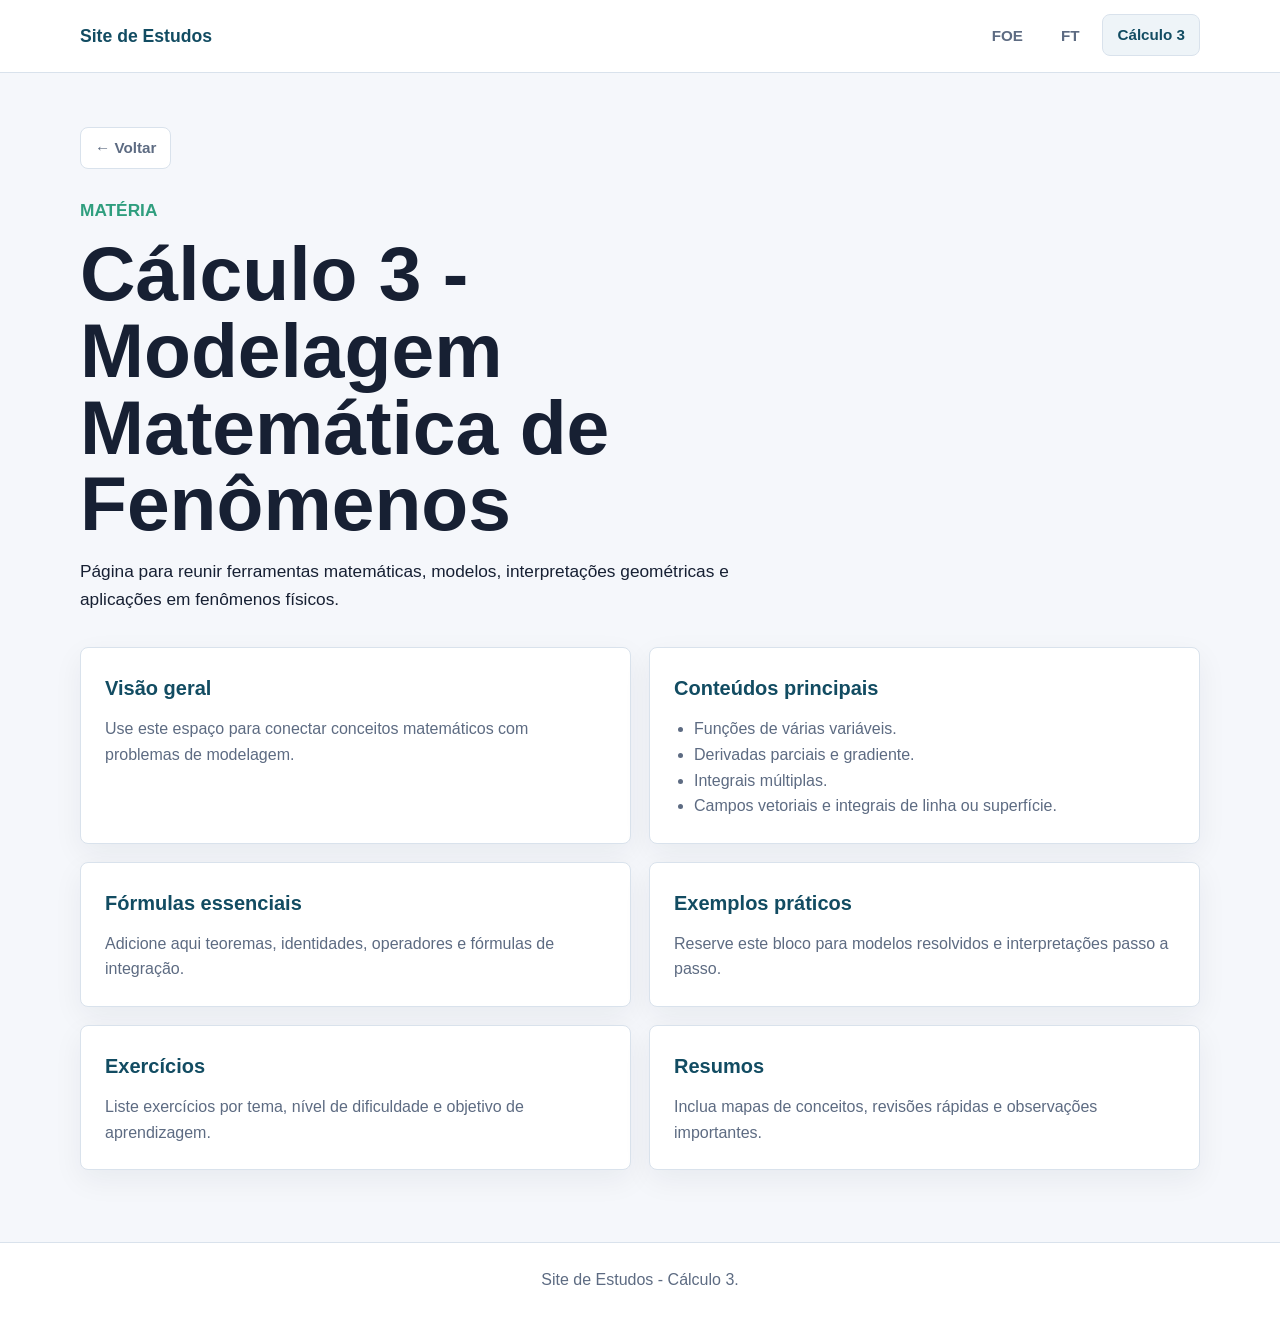
==== materias/calculo3.html @ 3b3da236 "Cria estrutura inicial do Site de Estudos" ====
<!DOCTYPE html>
<html lang="pt-BR">
<head>
  <meta charset="UTF-8">
  <meta name="viewport" content="width=device-width, initial-scale=1.0">
  <title>Cálculo 3 | Site de Estudos</title>
  <link rel="stylesheet" href="../assets/css/style.css">
</head>
<body>
  <header class="site-header">
    <nav class="navbar" aria-label="Navegação principal">
      <a class="brand" href="../index.html">Site de Estudos</a>
      <div class="nav-links">
        <a href="foe.html">FOE</a>
        <a href="ft.html">FT</a>
        <a href="calculo3.html" aria-current="page">Cálculo 3</a>
      </div>
    </nav>
  </header>

  <main>
    <section class="page-title">
      <a class="nav-button" href="../index.html">← Voltar</a>
      <p class="eyebrow">Matéria</p>
      <h1>Cálculo 3 - Modelagem Matemática de Fenômenos</h1>
      <p>
        Página para reunir ferramentas matemáticas, modelos, interpretações geométricas
        e aplicações em fenômenos físicos.
      </p>
    </section>

    <section class="content-layout">
      <article class="study-section">
        <h2>Visão geral</h2>
        <p>Use este espaço para conectar conceitos matemáticos com problemas de modelagem.</p>
      </article>

      <article class="study-section">
        <h2>Conteúdos principais</h2>
        <ul>
          <li>Funções de várias variáveis.</li>
          <li>Derivadas parciais e gradiente.</li>
          <li>Integrais múltiplas.</li>
          <li>Campos vetoriais e integrais de linha ou superfície.</li>
        </ul>
      </article>

      <article class="study-section">
        <h2>Fórmulas essenciais</h2>
        <p>Adicione aqui teoremas, identidades, operadores e fórmulas de integração.</p>
      </article>

      <article class="study-section">
        <h2>Exemplos práticos</h2>
        <p>Reserve este bloco para modelos resolvidos e interpretações passo a passo.</p>
      </article>

      <article class="study-section">
        <h2>Exercícios</h2>
        <p>Liste exercícios por tema, nível de dificuldade e objetivo de aprendizagem.</p>
      </article>

      <article class="study-section">
        <h2>Resumos</h2>
        <p>Inclua mapas de conceitos, revisões rápidas e observações importantes.</p>
      </article>
    </section>
  </main>

  <button class="back-to-top" type="button" aria-label="Voltar ao topo">↑</button>

  <footer class="site-footer">
    <p>Site de Estudos - Cálculo 3.</p>
  </footer>

  <script src="../assets/js/main.js"></script>
</body>
</html>
---- assets/css/style.css ----
:root {
  --bg: #f5f7fb;
  --surface: #ffffff;
  --surface-soft: #eef4f8;
  --text: #172033;
  --muted: #5d6b82;
  --primary: #1d6f8f;
  --primary-dark: #124c62;
  --accent: #2f9e7e;
  --border: #d9e2ec;
  --shadow: 0 18px 45px rgba(23, 32, 51, 0.12);
}

* {
  box-sizing: border-box;
}

html {
  scroll-behavior: smooth;
}

body {
  margin: 0;
  min-height: 100vh;
  background: var(--bg);
  color: var(--text);
  font-family: Arial, Helvetica, sans-serif;
  line-height: 1.6;
}

a {
  color: inherit;
  text-decoration: none;
}

.site-header {
  position: sticky;
  top: 0;
  z-index: 10;
  background: rgba(255, 255, 255, 0.92);
  border-bottom: 1px solid var(--border);
  backdrop-filter: blur(14px);
}

.navbar {
  width: min(1120px, calc(100% - 32px));
  margin: 0 auto;
  min-height: 72px;
  display: flex;
  align-items: center;
  justify-content: space-between;
  gap: 24px;
}

.brand {
  font-size: 1.1rem;
  font-weight: 800;
  color: var(--primary-dark);
}

.nav-links {
  display: flex;
  align-items: center;
  gap: 8px;
  flex-wrap: wrap;
}

.nav-links a,
.nav-button {
  display: inline-flex;
  align-items: center;
  justify-content: center;
  min-height: 40px;
  padding: 8px 14px;
  border: 1px solid transparent;
  border-radius: 8px;
  color: var(--muted);
  font-size: 0.95rem;
  font-weight: 700;
  transition: color 180ms ease, background 180ms ease, border-color 180ms ease, transform 180ms ease;
}

.nav-links a:hover,
.nav-links a[aria-current="page"],
.nav-button:hover {
  background: var(--surface-soft);
  border-color: var(--border);
  color: var(--primary-dark);
  transform: translateY(-1px);
}

.hero {
  min-height: 420px;
  display: grid;
  align-items: center;
  background:
    linear-gradient(120deg, rgba(18, 76, 98, 0.92), rgba(29, 111, 143, 0.82)),
    radial-gradient(circle at 78% 24%, rgba(47, 158, 126, 0.48), transparent 32%),
    #124c62;
  color: #ffffff;
}

.hero-content,
.section,
.page-title,
.content-layout {
  width: min(1120px, calc(100% - 32px));
  margin: 0 auto;
}

.hero-content {
  padding: 72px 0;
}

.hero h1,
.page-title h1 {
  max-width: 820px;
  margin: 10px 0 16px;
  font-size: clamp(2.4rem, 6vw, 5rem);
  line-height: 1;
}

.hero p,
.page-title p {
  max-width: 720px;
  margin: 0;
  font-size: 1.08rem;
}

.eyebrow {
  margin: 0;
  color: var(--accent);
  font-size: 0.78rem;
  font-weight: 800;
  letter-spacing: 0;
  text-transform: uppercase;
}

.hero .eyebrow {
  color: #b8f4dc;
}

.subjects-section {
  padding: 64px 0 80px;
}

.section-heading {
  margin-bottom: 24px;
}

.section-heading h2 {
  margin: 6px 0 0;
  font-size: clamp(1.7rem, 4vw, 2.5rem);
  line-height: 1.15;
}

.cards-grid {
  display: grid;
  grid-template-columns: repeat(3, minmax(0, 1fr));
  gap: 18px;
}

.subject-card,
.study-section {
  background: var(--surface);
  border: 1px solid var(--border);
  border-radius: 8px;
  box-shadow: 0 10px 30px rgba(23, 32, 51, 0.06);
}

.subject-card {
  min-height: 230px;
  display: flex;
  flex-direction: column;
  justify-content: space-between;
  padding: 24px;
  transition: border-color 180ms ease, box-shadow 180ms ease, transform 180ms ease;
}

.subject-card:hover,
.subject-card.is-active {
  border-color: rgba(29, 111, 143, 0.45);
  box-shadow: var(--shadow);
  transform: translateY(-5px);
}

.card-code {
  width: fit-content;
  padding: 6px 10px;
  border-radius: 8px;
  background: var(--surface-soft);
  color: var(--primary-dark);
  font-size: 0.82rem;
  font-weight: 800;
}

.subject-card h3 {
  margin: 26px 0 10px;
  font-size: 1.35rem;
  line-height: 1.2;
}

.subject-card p,
.study-section p,
.study-section li {
  color: var(--muted);
}

.page-title {
  padding: 54px 0 34px;
}

.page-title .nav-button {
  margin-bottom: 28px;
  background: var(--surface);
  border-color: var(--border);
}

.content-layout {
  display: grid;
  grid-template-columns: repeat(2, minmax(0, 1fr));
  gap: 18px;
  padding-bottom: 72px;
}

.study-section {
  padding: 24px;
}

.study-section h2 {
  margin: 0 0 12px;
  color: var(--primary-dark);
  font-size: 1.25rem;
}

.study-section p {
  margin: 0;
}

.study-section ul {
  margin: 0;
  padding-left: 20px;
}

.back-to-top {
  position: fixed;
  right: 20px;
  bottom: 20px;
  width: 44px;
  height: 44px;
  border: 0;
  border-radius: 8px;
  background: var(--primary);
  color: #ffffff;
  cursor: pointer;
  font-size: 1.2rem;
  font-weight: 800;
  opacity: 0;
  pointer-events: none;
  transform: translateY(10px);
  transition: opacity 180ms ease, transform 180ms ease, background 180ms ease;
}

.back-to-top.is-visible {
  opacity: 1;
  pointer-events: auto;
  transform: translateY(0);
}

.back-to-top:hover {
  background: var(--primary-dark);
}

.site-footer {
  border-top: 1px solid var(--border);
  background: #ffffff;
  color: var(--muted);
  text-align: center;
  padding: 24px 16px;
}

.site-footer p {
  margin: 0;
}

@media (max-width: 820px) {
  .navbar {
    align-items: flex-start;
    flex-direction: column;
    justify-content: center;
    padding: 16px 0;
  }

  .cards-grid,
  .content-layout {
    grid-template-columns: 1fr;
  }

  .hero {
    min-height: 360px;
  }
}

@media (max-width: 520px) {
  .nav-links {
    width: 100%;
  }

  .nav-links a {
    flex: 1 1 auto;
  }

  .subject-card {
    min-height: 210px;
  }
}
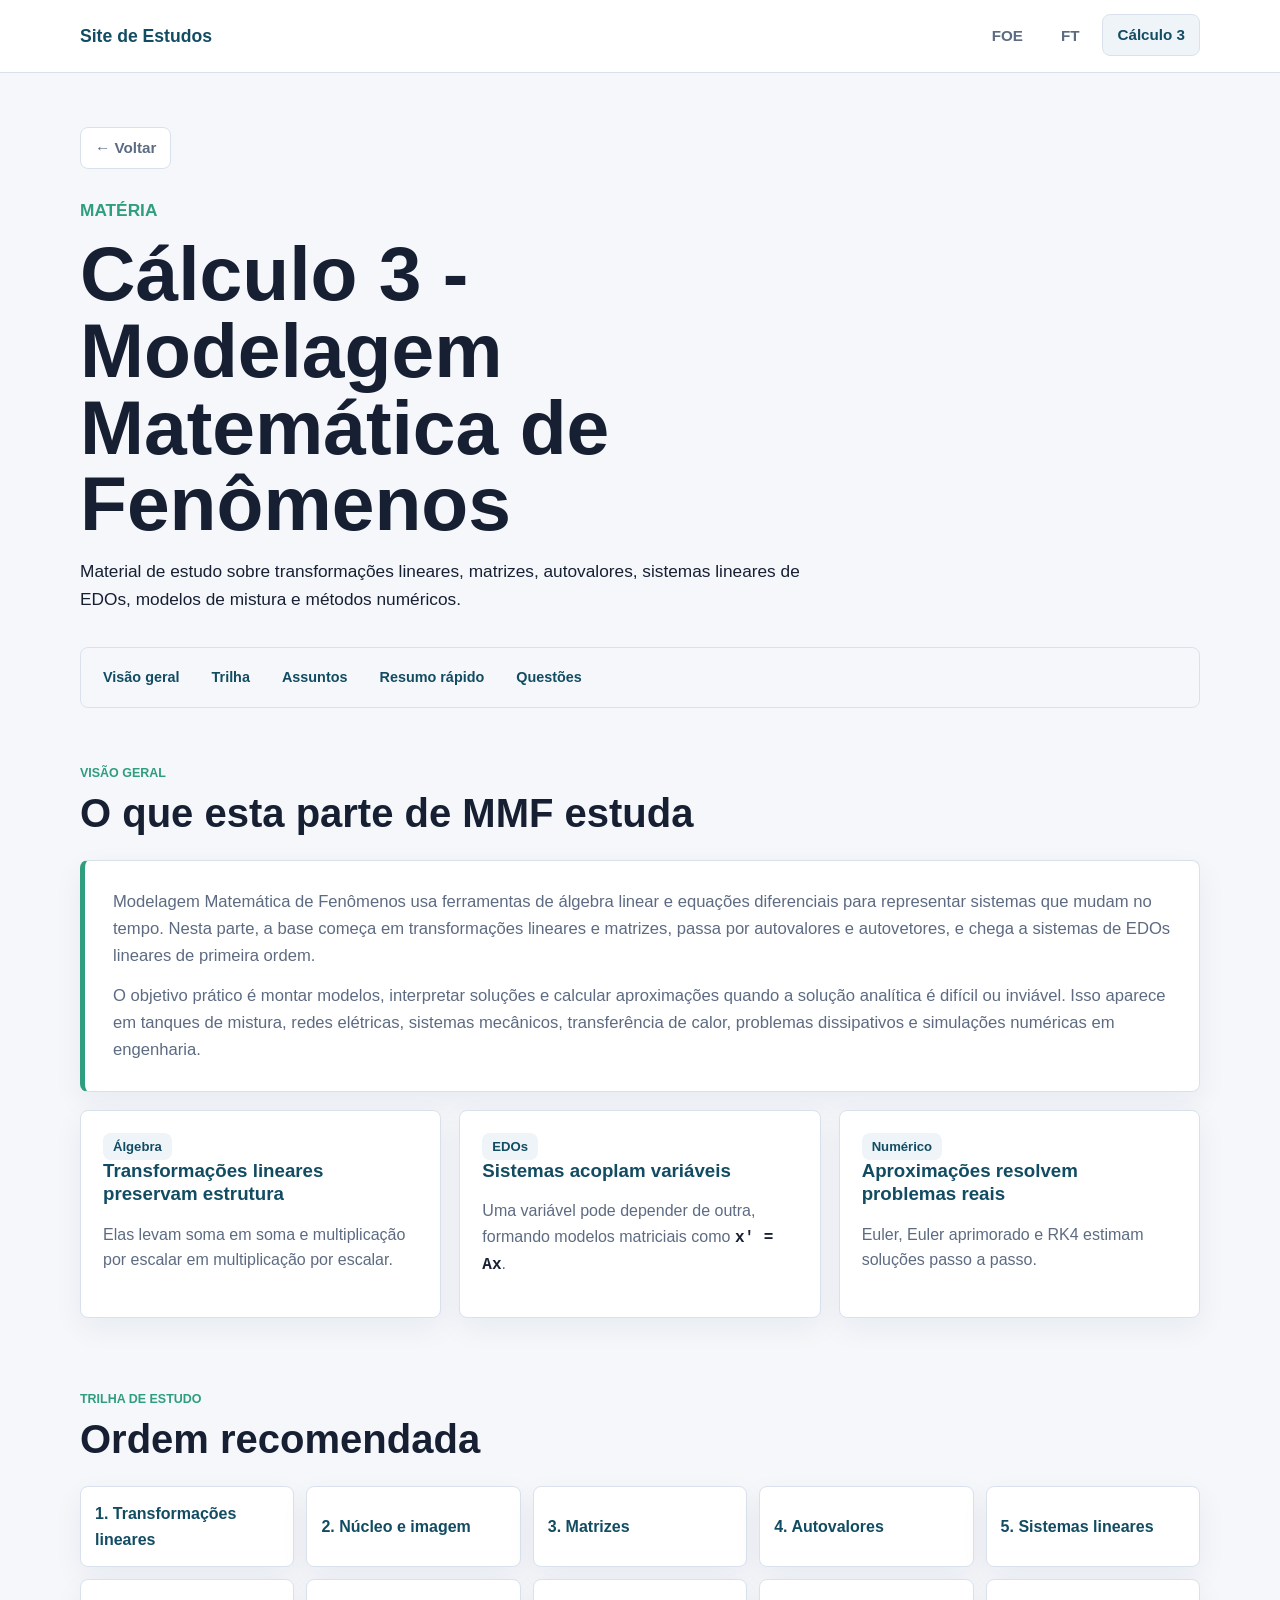
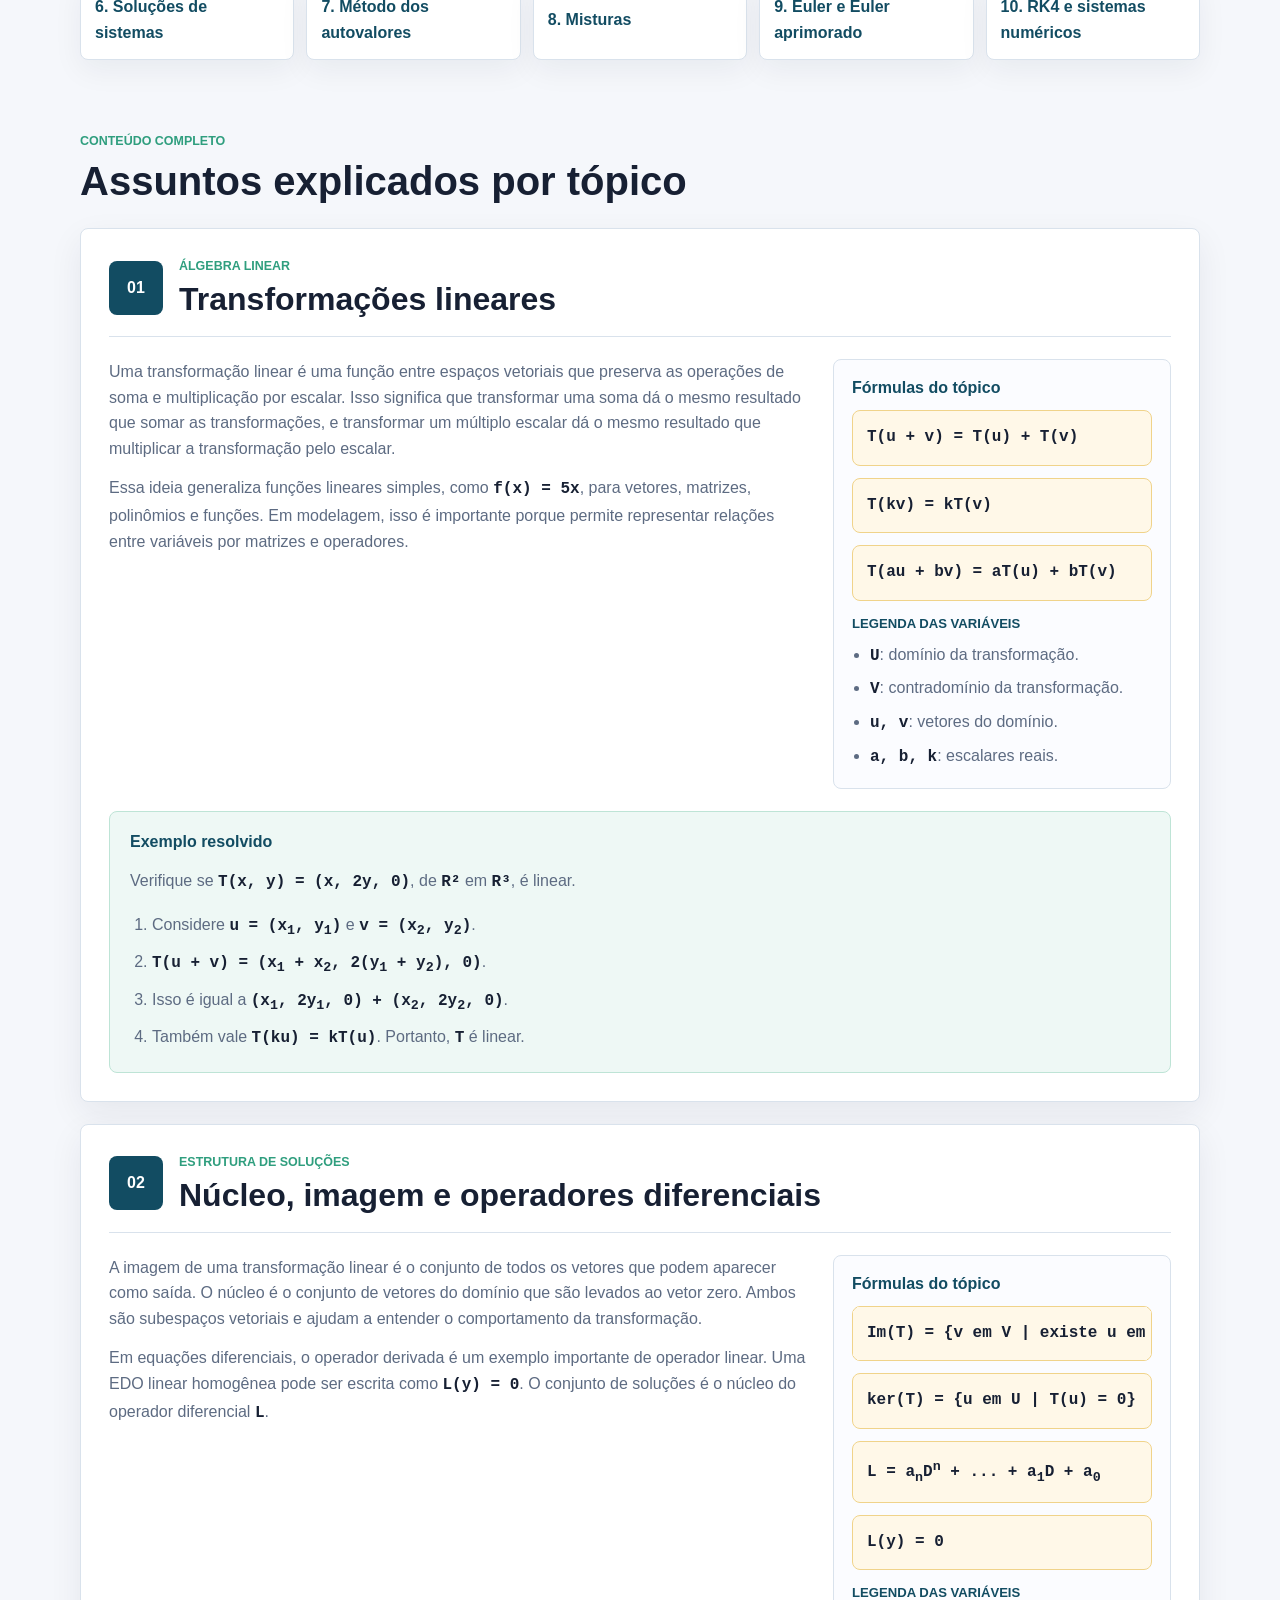
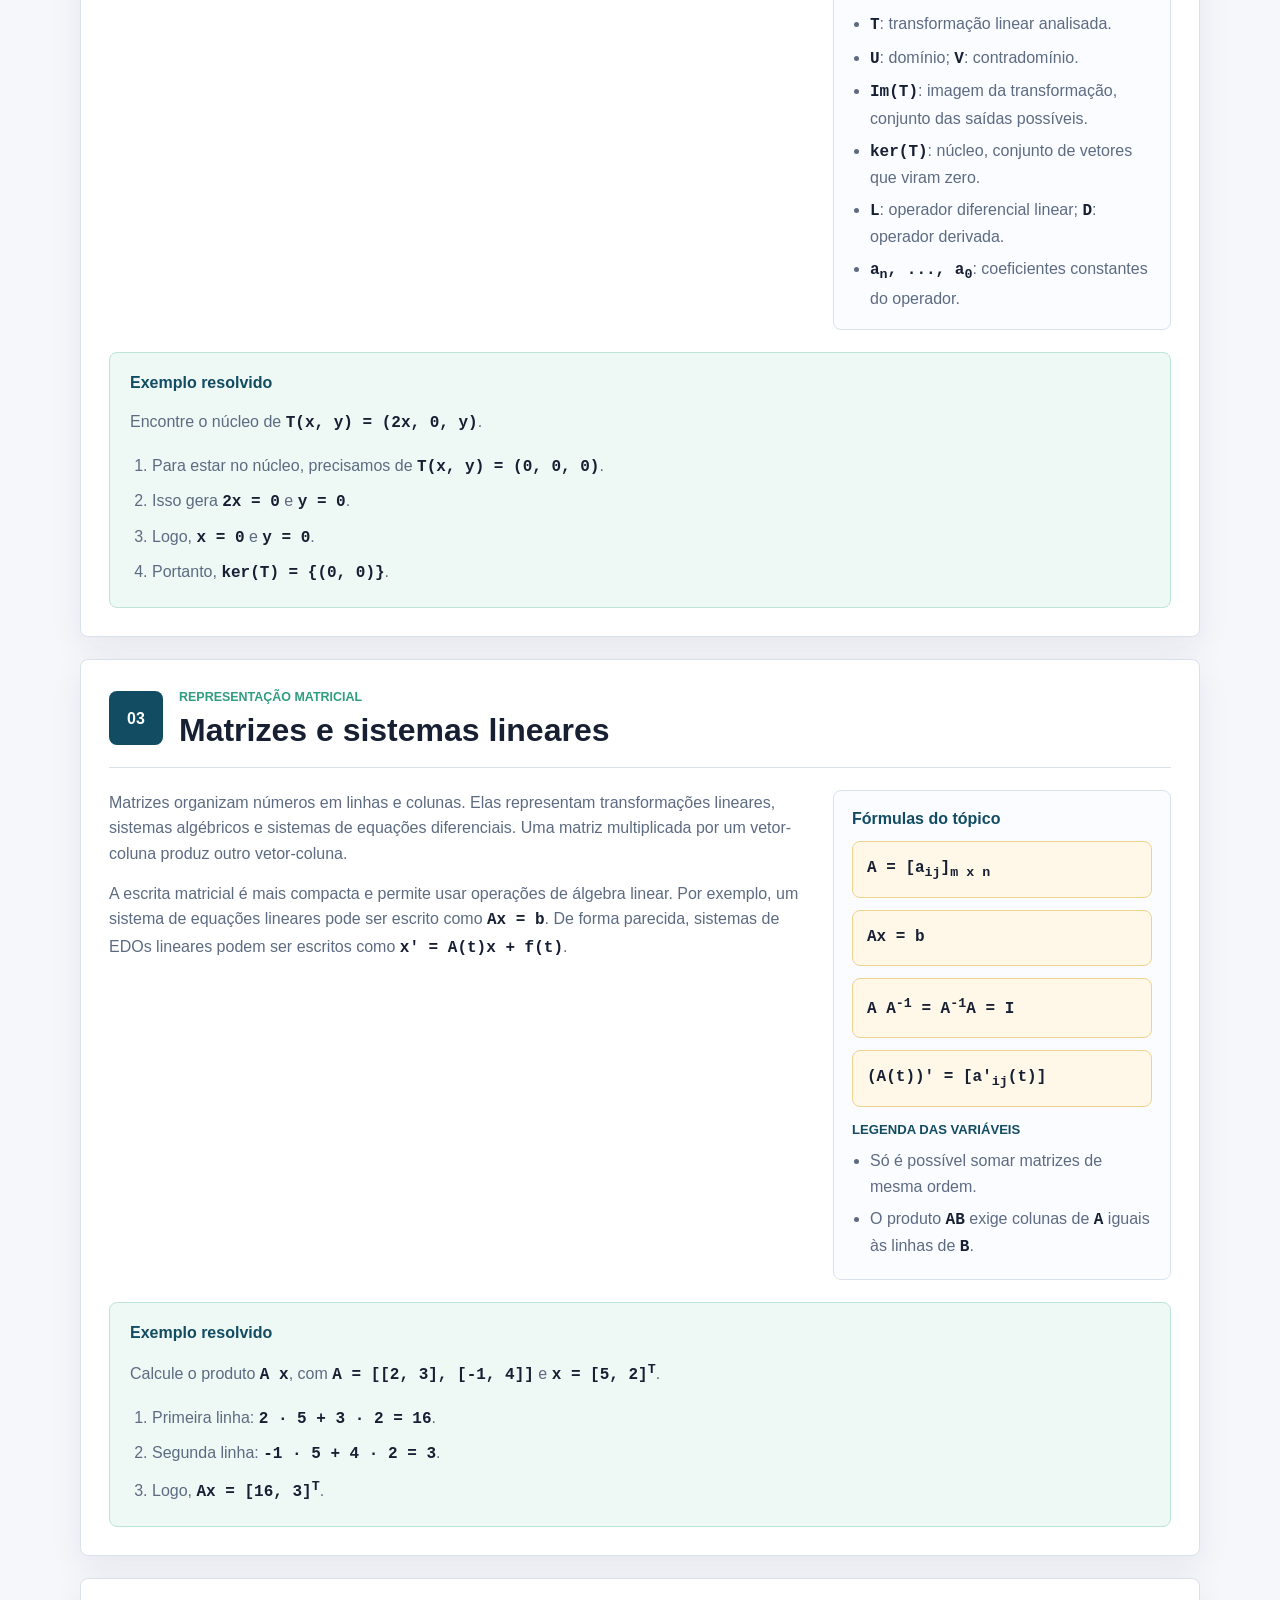
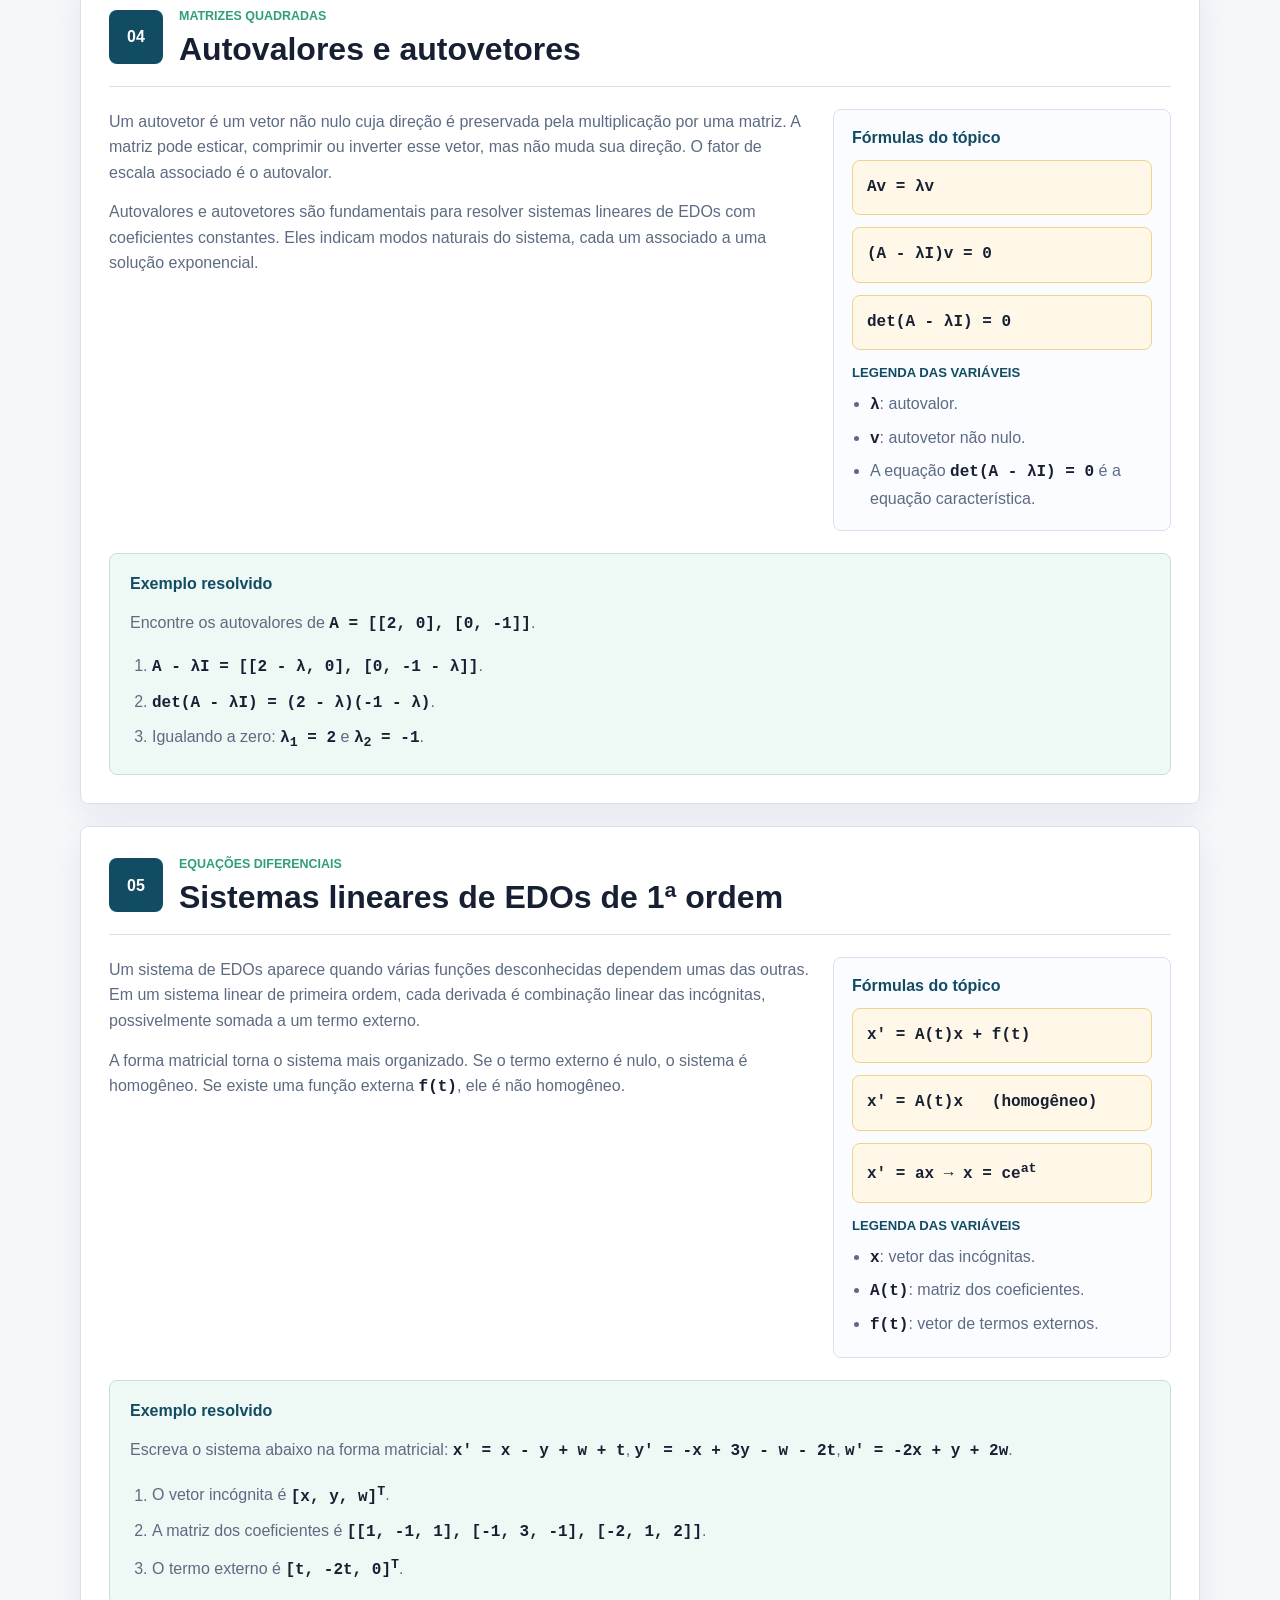
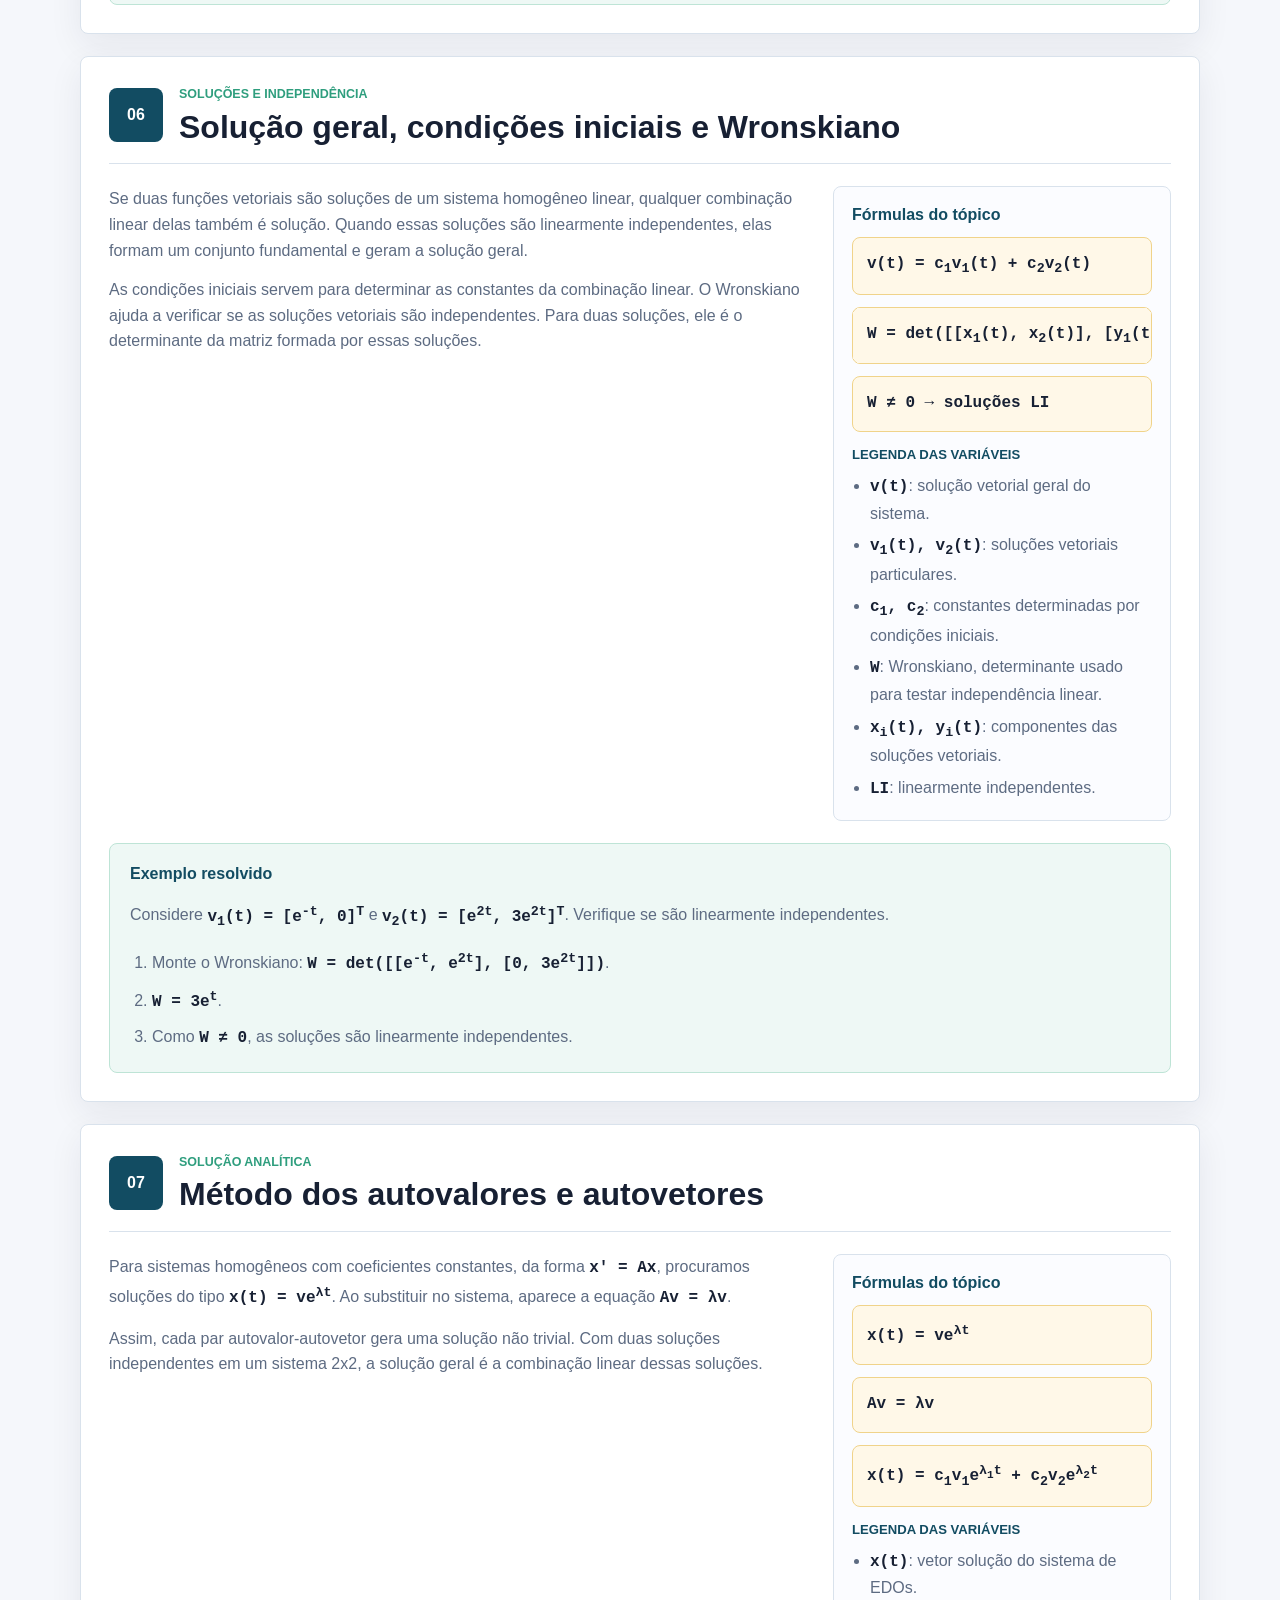
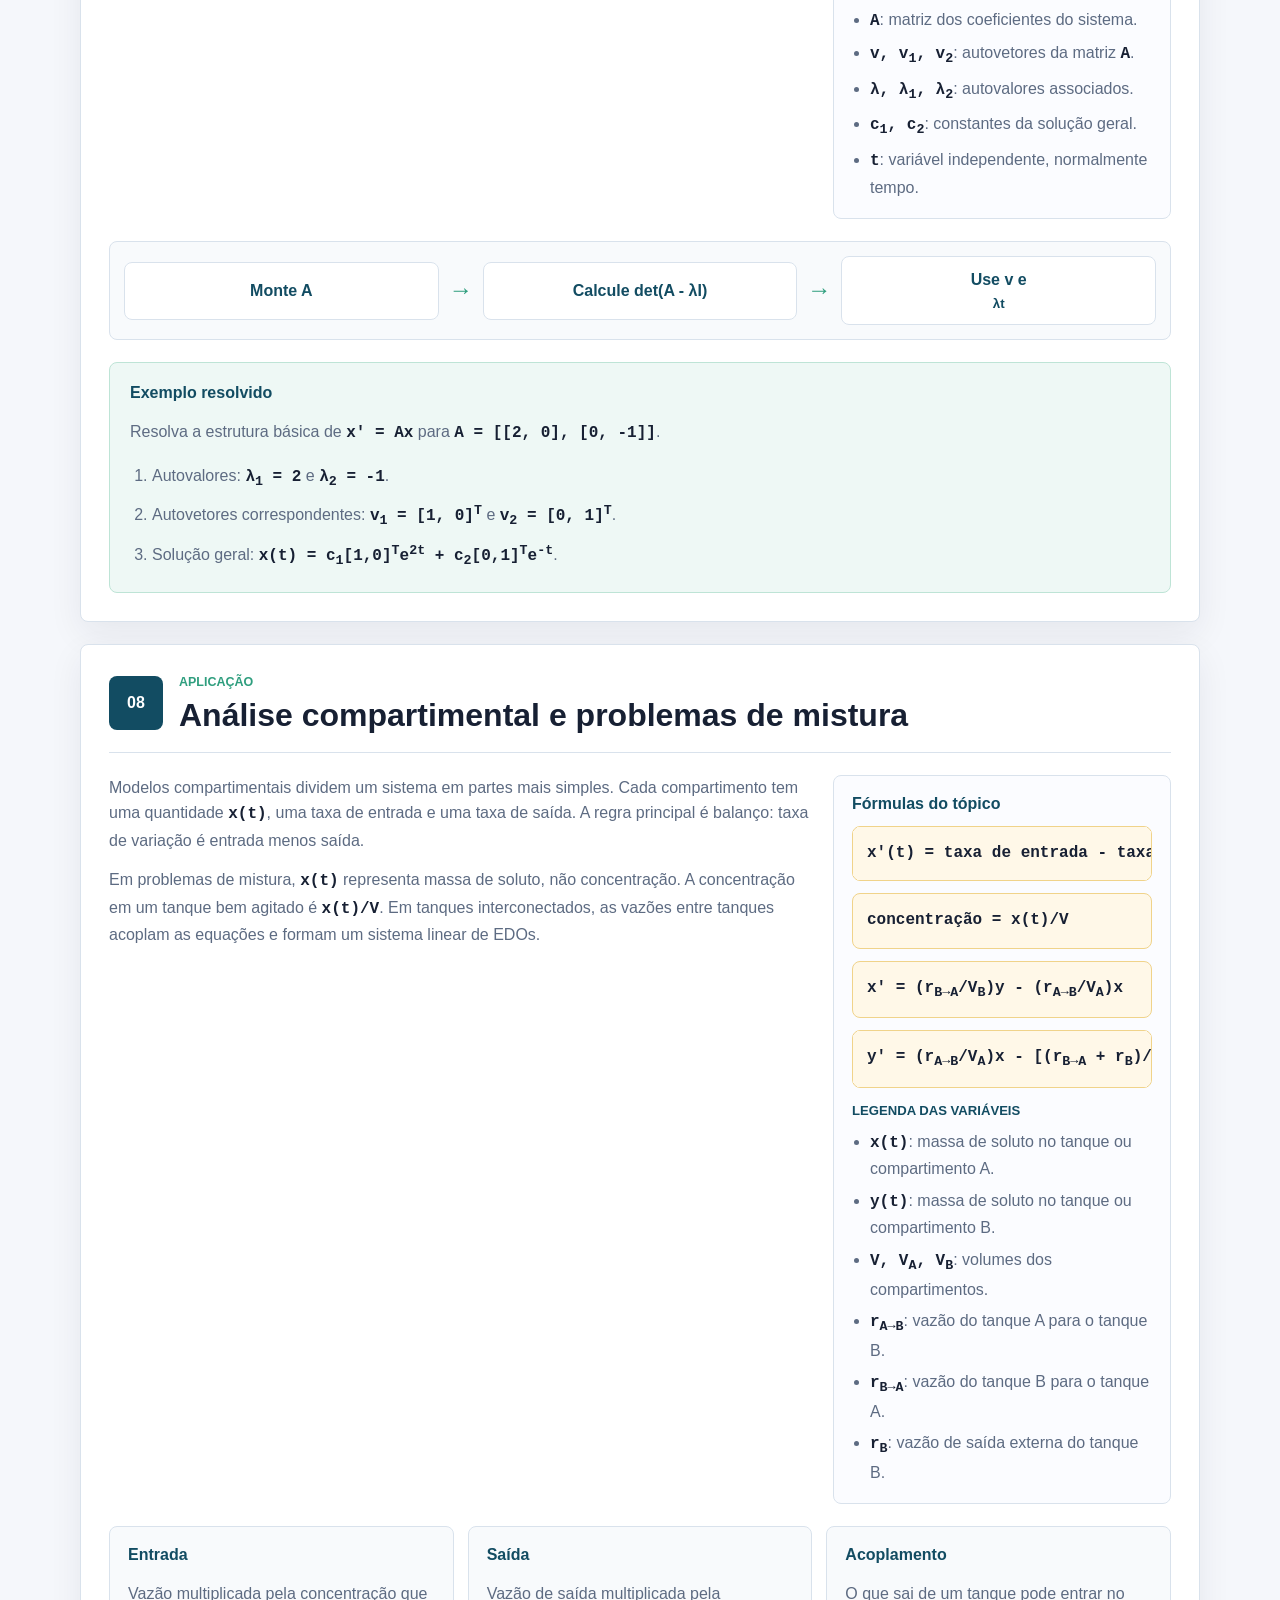
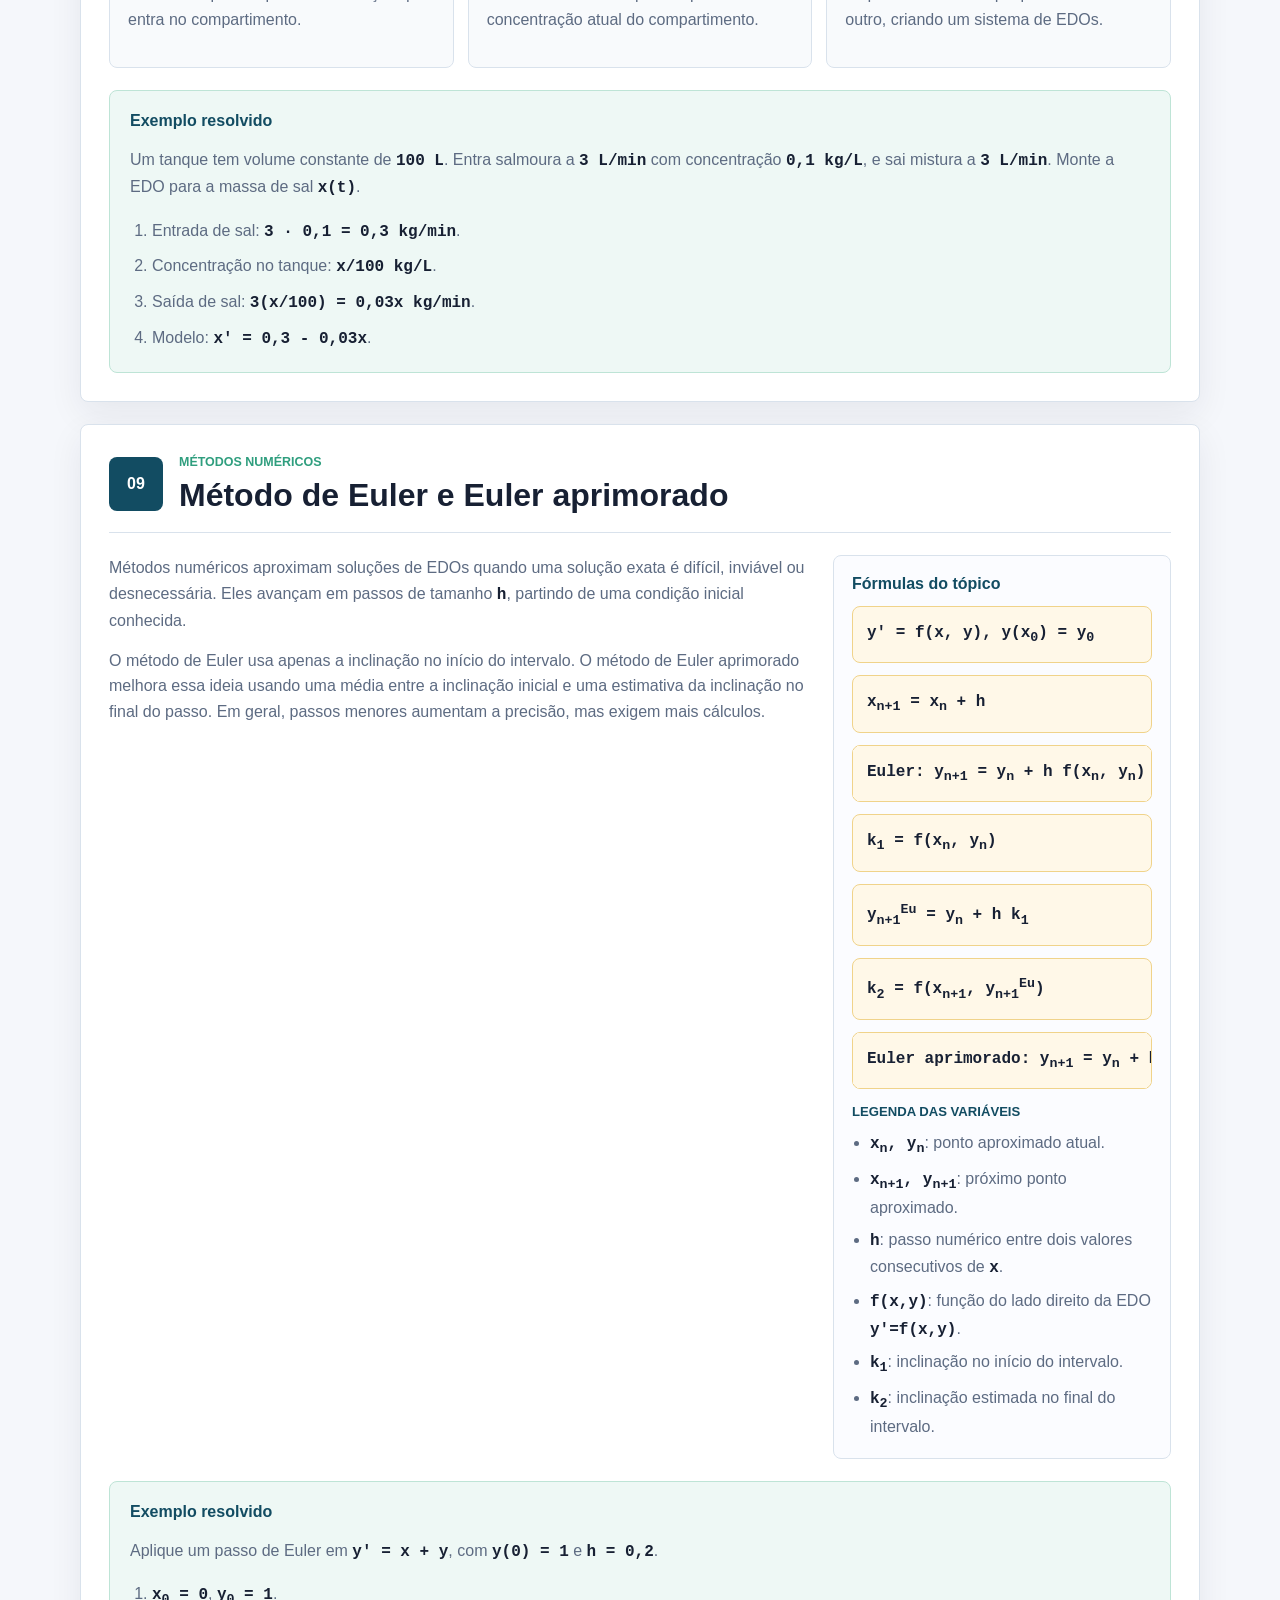
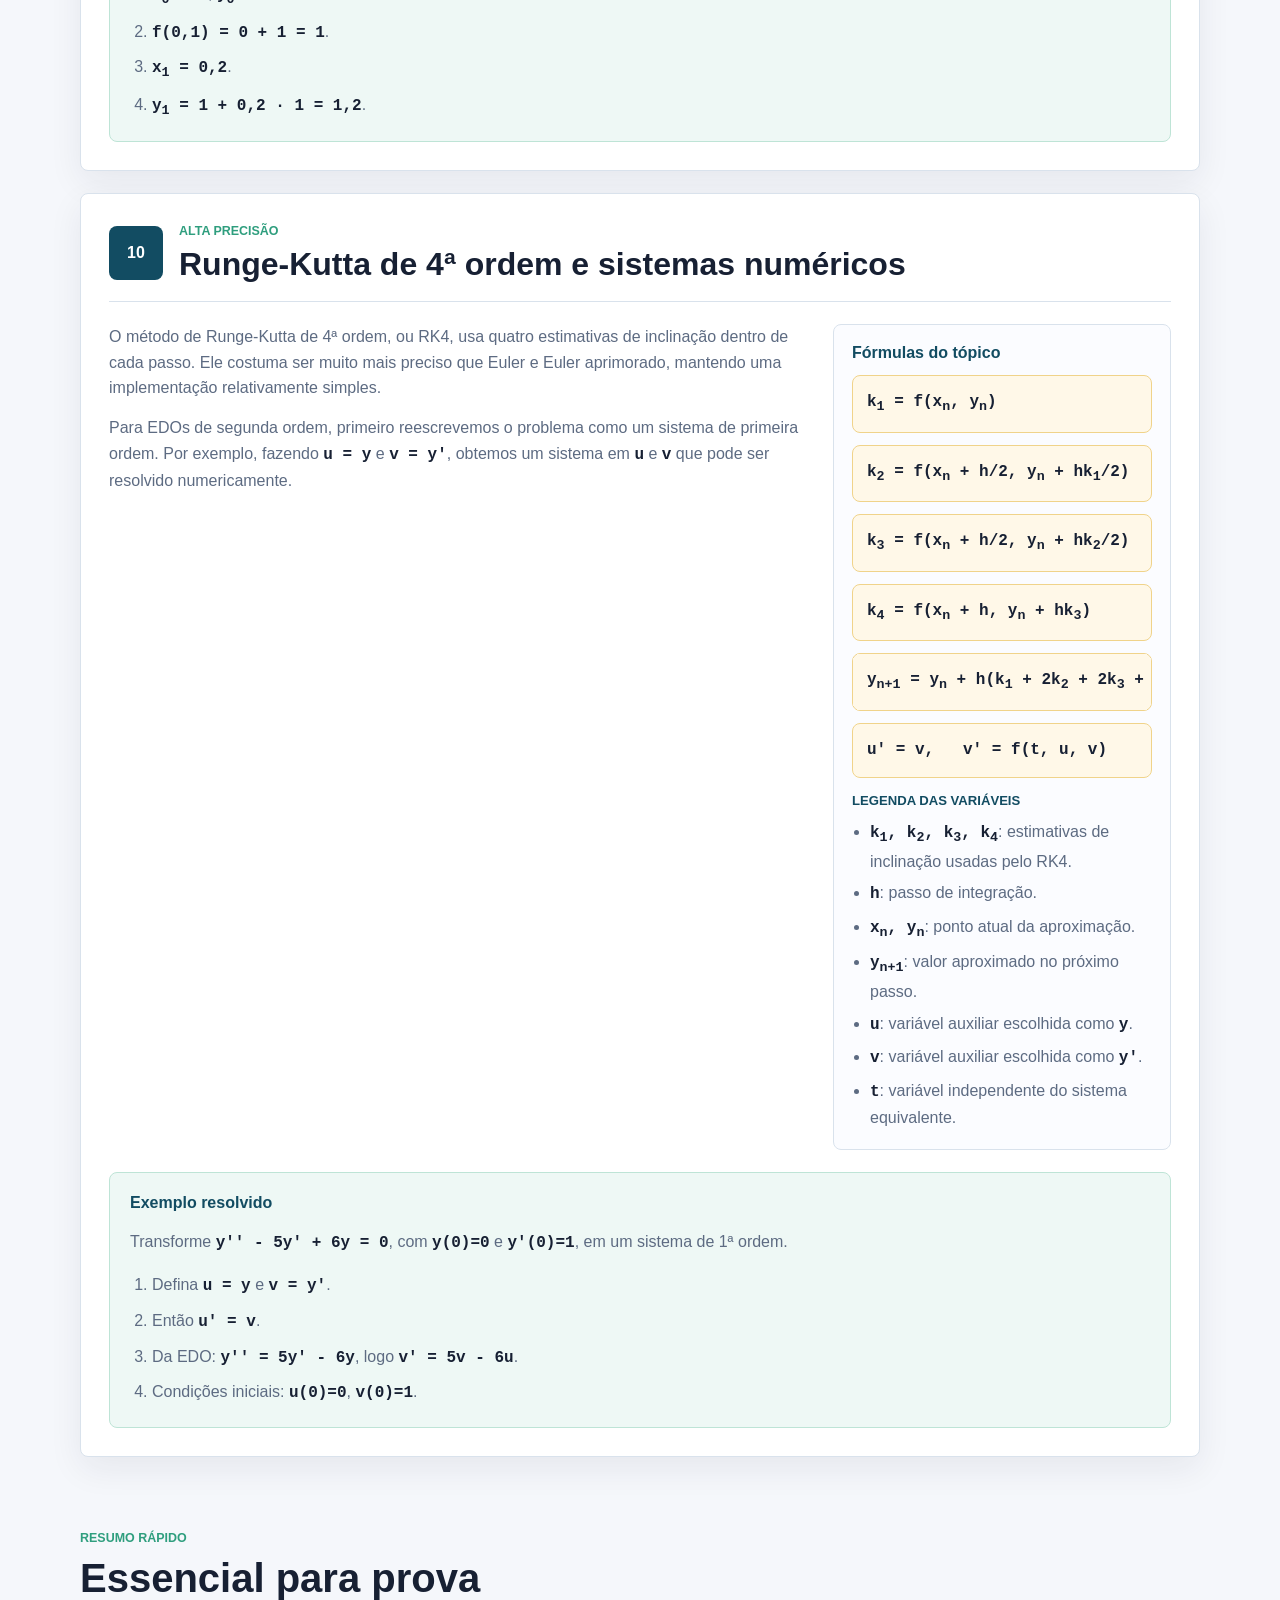
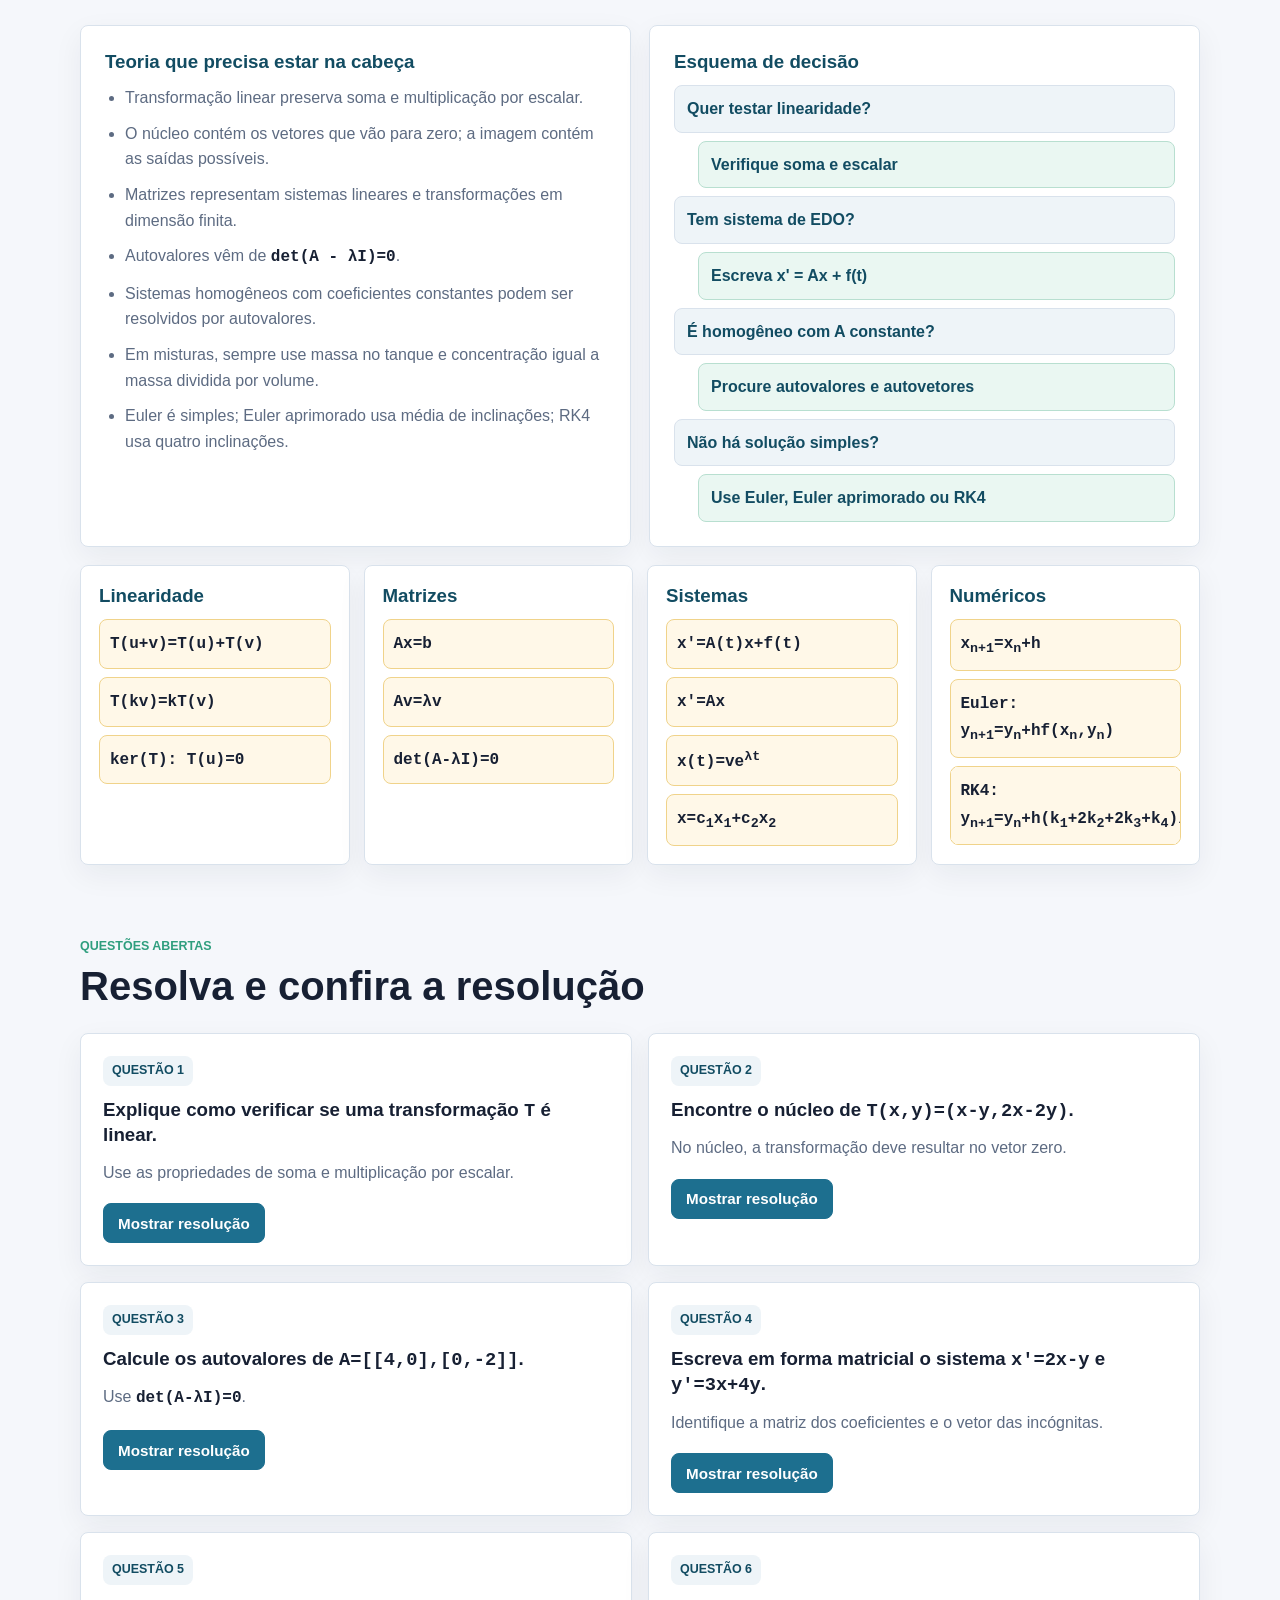
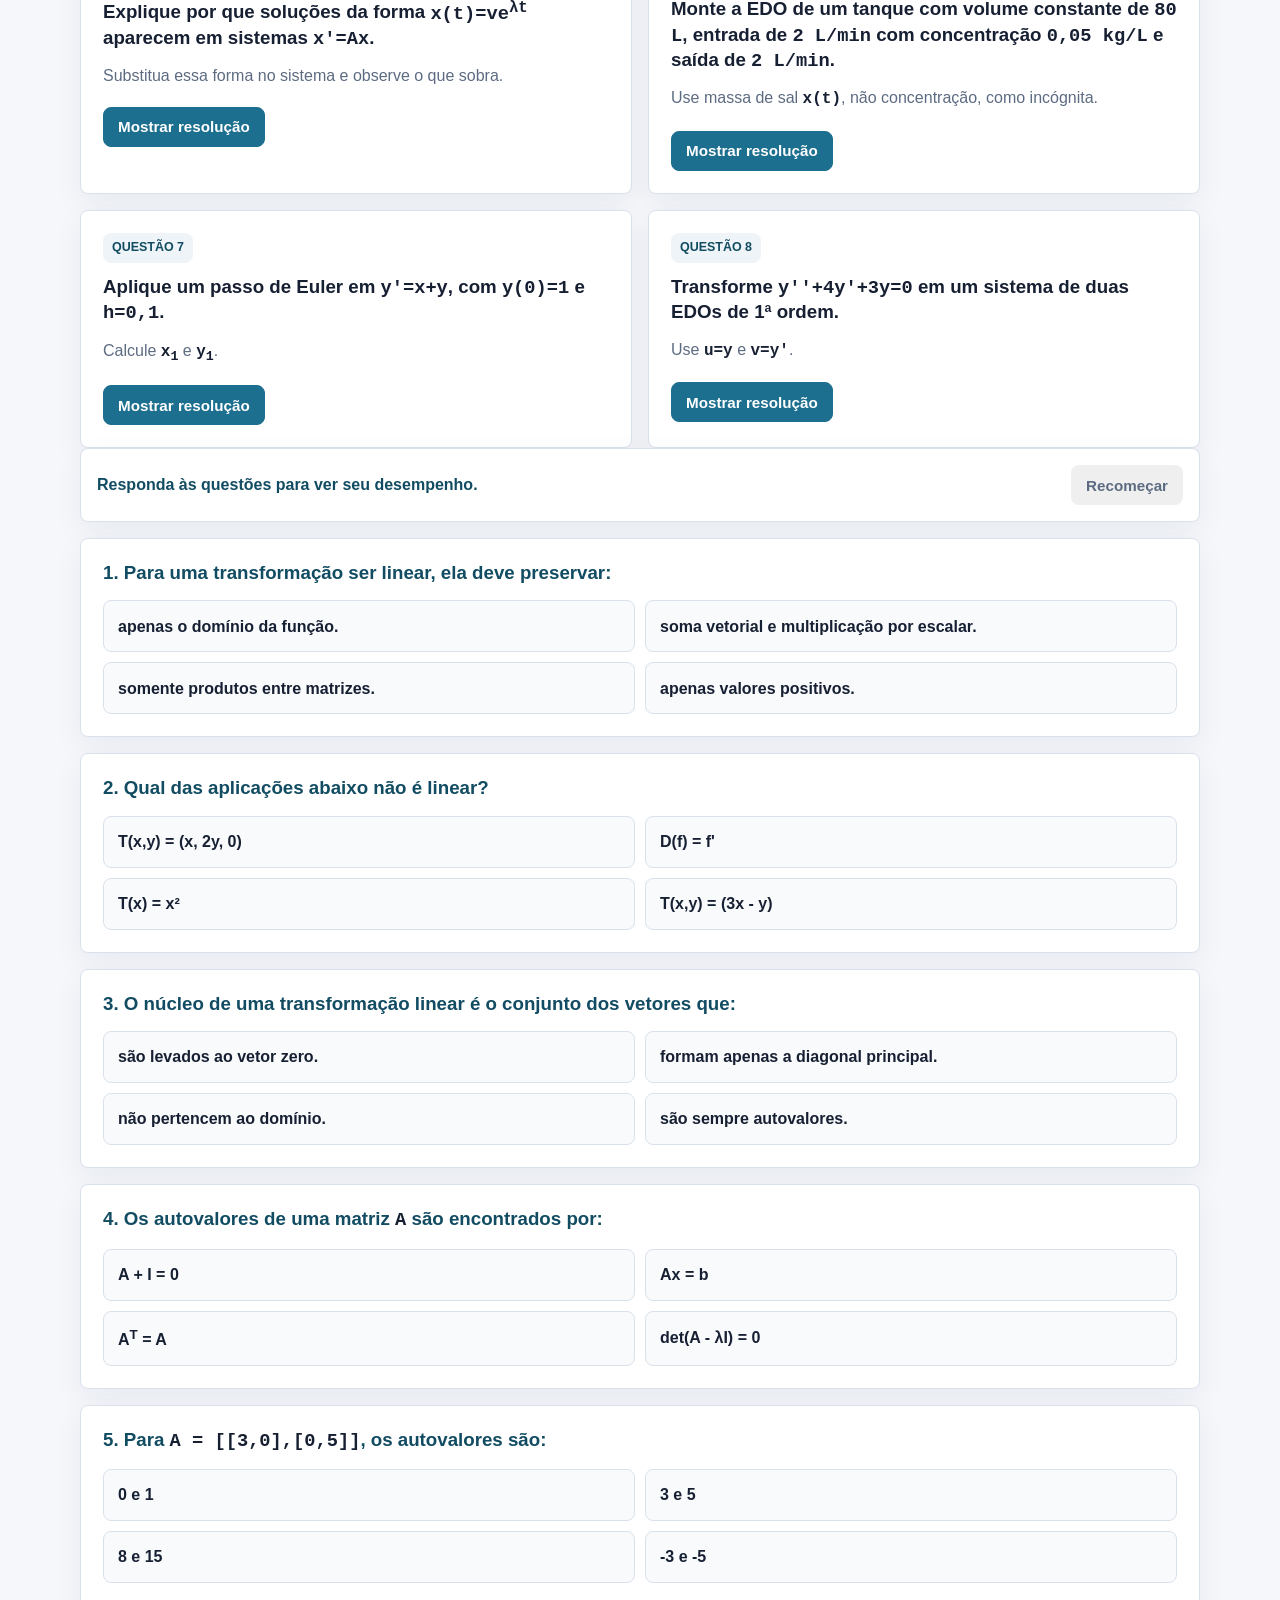
==== commit ff381eda: "Desenvolvimento do site" ====
--- a/materias/calculo3.html
+++ b/materias/calculo3.html
@@ -3,7 +3,7 @@
 <head>
   <meta charset="UTF-8">
   <meta name="viewport" content="width=device-width, initial-scale=1.0">
-  <title>Cálculo 3 | Site de Estudos</title>
+  <title>Cálculo 3 / MMF | Site de Estudos</title>
   <link rel="stylesheet" href="../assets/css/style.css">
 </head>
 <body>
@@ -18,59 +18,982 @@
     </nav>
   </header>
 
-  <main>
+  <main class="study-page">
     <section class="page-title">
-      <a class="nav-button" href="../index.html">← Voltar</a>
+      <a class="nav-button" href="../index.html">&larr; Voltar</a>
       <p class="eyebrow">Matéria</p>
       <h1>Cálculo 3 - Modelagem Matemática de Fenômenos</h1>
       <p>
-        Página para reunir ferramentas matemáticas, modelos, interpretações geométricas
-        e aplicações em fenômenos físicos.
+        Material de estudo sobre transformações lineares, matrizes, autovalores,
+        sistemas lineares de EDOs, modelos de mistura e métodos numéricos.
       </p>
     </section>
 
-    <section class="content-layout">
-      <article class="study-section">
-        <h2>Visão geral</h2>
-        <p>Use este espaço para conectar conceitos matemáticos com problemas de modelagem.</p>
+    <nav class="jump-nav" aria-label="Navegação da página">
+      <a href="#visao-geral">Visão geral</a>
+      <a href="#trilha">Trilha</a>
+      <a href="#assuntos">Assuntos</a>
+      <a href="#resumo-prova">Resumo rápido</a>
+      <a href="#quiz">Questões</a>
+    </nav>
+
+    <section class="study-block" id="visao-geral">
+      <div class="section-heading">
+        <p class="eyebrow">Visão geral</p>
+        <h2>O que esta parte de MMF estuda</h2>
+      </div>
+
+      <div class="lead-panel">
+        <p>
+          Modelagem Matemática de Fenômenos usa ferramentas de álgebra linear e equações
+          diferenciais para representar sistemas que mudam no tempo. Nesta parte, a base
+          começa em transformações lineares e matrizes, passa por autovalores e autovetores,
+          e chega a sistemas de EDOs lineares de primeira ordem.
+        </p>
+        <p>
+          O objetivo prático é montar modelos, interpretar soluções e calcular aproximações
+          quando a solução analítica é difícil ou inviável. Isso aparece em tanques de mistura,
+          redes elétricas, sistemas mecânicos, transferência de calor, problemas dissipativos
+          e simulações numéricas em engenharia.
+        </p>
+      </div>
+
+      <div class="concept-grid">
+        <article class="info-card">
+          <span class="card-code">Álgebra</span>
+          <h3>Transformações lineares preservam estrutura</h3>
+          <p>Elas levam soma em soma e multiplicação por escalar em multiplicação por escalar.</p>
+        </article>
+
+        <article class="info-card">
+          <span class="card-code">EDOs</span>
+          <h3>Sistemas acoplam variáveis</h3>
+          <p>Uma variável pode depender de outra, formando modelos matriciais como <span class="math">x' = Ax</span>.</p>
+        </article>
+
+        <article class="info-card">
+          <span class="card-code">Numérico</span>
+          <h3>Aproximações resolvem problemas reais</h3>
+          <p>Euler, Euler aprimorado e RK4 estimam soluções passo a passo.</p>
+        </article>
+      </div>
+    </section>
+
+    <section class="study-block" id="trilha">
+      <div class="section-heading">
+        <p class="eyebrow">Trilha de estudo</p>
+        <h2>Ordem recomendada</h2>
+      </div>
+
+      <div class="learning-path">
+        <a href="#transformacoes">1. Transformações lineares</a>
+        <a href="#nucleo-imagem">2. Núcleo e imagem</a>
+        <a href="#matrizes">3. Matrizes</a>
+        <a href="#autovalores">4. Autovalores</a>
+        <a href="#sistemas-lineares">5. Sistemas lineares</a>
+        <a href="#solucoes-sistemas">6. Soluções de sistemas</a>
+        <a href="#metodo-autovalores">7. Método dos autovalores</a>
+        <a href="#misturas">8. Misturas</a>
+        <a href="#euler">9. Euler e Euler aprimorado</a>
+        <a href="#rk4">10. RK4 e sistemas numéricos</a>
+      </div>
+    </section>
+
+    <section class="study-block" id="assuntos">
+      <div class="section-heading">
+        <p class="eyebrow">Conteúdo completo</p>
+        <h2>Assuntos explicados por tópico</h2>
+      </div>
+
+      <article class="lesson-topic" id="transformacoes">
+        <header class="topic-header">
+          <span class="topic-number">01</span>
+          <div>
+            <p class="eyebrow">Álgebra linear</p>
+            <h3>Transformações lineares</h3>
+          </div>
+        </header>
+
+        <div class="topic-content">
+          <div class="topic-explanation">
+            <p>
+              Uma transformação linear é uma função entre espaços vetoriais que preserva as
+              operações de soma e multiplicação por escalar. Isso significa que transformar
+              uma soma dá o mesmo resultado que somar as transformações, e transformar um
+              múltiplo escalar dá o mesmo resultado que multiplicar a transformação pelo escalar.
+            </p>
+            <p>
+              Essa ideia generaliza funções lineares simples, como <span class="math">f(x) = 5x</span>,
+              para vetores, matrizes, polinômios e funções. Em modelagem, isso é importante
+              porque permite representar relações entre variáveis por matrizes e operadores.
+            </p>
+          </div>
+
+          <aside class="formula-panel">
+            <h4>Fórmulas do tópico</h4>
+            <p class="formula">T(u + v) = T(u) + T(v)</p>
+            <p class="formula">T(kv) = kT(v)</p>
+            <p class="formula">T(au + bv) = aT(u) + bT(v)</p>
+            <ul>
+              <li><span class="math">U</span>: domínio da transformação.</li>
+              <li><span class="math">V</span>: contradomínio da transformação.</li>
+              <li><span class="math">u, v</span>: vetores do domínio.</li>
+              <li><span class="math">a, b, k</span>: escalares reais.</li>
+            </ul>
+          </aside>
+        </div>
+
+        <div class="topic-example">
+          <h4>Exemplo resolvido</h4>
+          <p>
+            Verifique se <span class="math">T(x, y) = (x, 2y, 0)</span>, de
+            <span class="math">R²</span> em <span class="math">R³</span>, é linear.
+          </p>
+          <ol>
+            <li>Considere <span class="math">u = (x<sub>1</sub>, y<sub>1</sub>)</span> e <span class="math">v = (x<sub>2</sub>, y<sub>2</sub>)</span>.</li>
+            <li><span class="math">T(u + v) = (x<sub>1</sub> + x<sub>2</sub>, 2(y<sub>1</sub> + y<sub>2</sub>), 0)</span>.</li>
+            <li>Isso é igual a <span class="math">(x<sub>1</sub>, 2y<sub>1</sub>, 0) + (x<sub>2</sub>, 2y<sub>2</sub>, 0)</span>.</li>
+            <li>Também vale <span class="math">T(ku) = kT(u)</span>. Portanto, <span class="math">T</span> é linear.</li>
+          </ol>
+        </div>
       </article>
 
-      <article class="study-section">
-        <h2>Conteúdos principais</h2>
-        <ul>
-          <li>Funções de várias variáveis.</li>
-          <li>Derivadas parciais e gradiente.</li>
-          <li>Integrais múltiplas.</li>
-          <li>Campos vetoriais e integrais de linha ou superfície.</li>
-        </ul>
+      <article class="lesson-topic" id="nucleo-imagem">
+        <header class="topic-header">
+          <span class="topic-number">02</span>
+          <div>
+            <p class="eyebrow">Estrutura de soluções</p>
+            <h3>Núcleo, imagem e operadores diferenciais</h3>
+          </div>
+        </header>
+
+        <div class="topic-content">
+          <div class="topic-explanation">
+            <p>
+              A imagem de uma transformação linear é o conjunto de todos os vetores que
+              podem aparecer como saída. O núcleo é o conjunto de vetores do domínio que
+              são levados ao vetor zero. Ambos são subespaços vetoriais e ajudam a entender
+              o comportamento da transformação.
+            </p>
+            <p>
+              Em equações diferenciais, o operador derivada é um exemplo importante de
+              operador linear. Uma EDO linear homogênea pode ser escrita como
+              <span class="math">L(y) = 0</span>. O conjunto de soluções é o núcleo do
+              operador diferencial <span class="math">L</span>.
+            </p>
+          </div>
+
+          <aside class="formula-panel">
+            <h4>Fórmulas do tópico</h4>
+            <p class="formula">Im(T) = {v em V | existe u em U com T(u) = v}</p>
+            <p class="formula">ker(T) = {u em U | T(u) = 0}</p>
+            <p class="formula">L = a<sub>n</sub>D<sup>n</sup> + ... + a<sub>1</sub>D + a<sub>0</sub></p>
+            <p class="formula">L(y) = 0</p>
+            <ul>
+              <li><span class="math">T</span>: transformação linear analisada.</li>
+              <li><span class="math">U</span>: domínio; <span class="math">V</span>: contradomínio.</li>
+              <li><span class="math">Im(T)</span>: imagem da transformação, conjunto das saídas possíveis.</li>
+              <li><span class="math">ker(T)</span>: núcleo, conjunto de vetores que viram zero.</li>
+              <li><span class="math">L</span>: operador diferencial linear; <span class="math">D</span>: operador derivada.</li>
+              <li><span class="math">a<sub>n</sub>, ..., a<sub>0</sub></span>: coeficientes constantes do operador.</li>
+            </ul>
+          </aside>
+        </div>
+
+        <div class="topic-example">
+          <h4>Exemplo resolvido</h4>
+          <p>
+            Encontre o núcleo de <span class="math">T(x, y) = (2x, 0, y)</span>.
+          </p>
+          <ol>
+            <li>Para estar no núcleo, precisamos de <span class="math">T(x, y) = (0, 0, 0)</span>.</li>
+            <li>Isso gera <span class="math">2x = 0</span> e <span class="math">y = 0</span>.</li>
+            <li>Logo, <span class="math">x = 0</span> e <span class="math">y = 0</span>.</li>
+            <li>Portanto, <span class="math">ker(T) = {(0, 0)}</span>.</li>
+          </ol>
+        </div>
       </article>
 
-      <article class="study-section">
-        <h2>Fórmulas essenciais</h2>
-        <p>Adicione aqui teoremas, identidades, operadores e fórmulas de integração.</p>
+      <article class="lesson-topic" id="matrizes">
+        <header class="topic-header">
+          <span class="topic-number">03</span>
+          <div>
+            <p class="eyebrow">Representação matricial</p>
+            <h3>Matrizes e sistemas lineares</h3>
+          </div>
+        </header>
+
+        <div class="topic-content">
+          <div class="topic-explanation">
+            <p>
+              Matrizes organizam números em linhas e colunas. Elas representam transformações
+              lineares, sistemas algébricos e sistemas de equações diferenciais. Uma matriz
+              multiplicada por um vetor-coluna produz outro vetor-coluna.
+            </p>
+            <p>
+              A escrita matricial é mais compacta e permite usar operações de álgebra linear.
+              Por exemplo, um sistema de equações lineares pode ser escrito como
+              <span class="math">Ax = b</span>. De forma parecida, sistemas de EDOs lineares
+              podem ser escritos como <span class="math">x' = A(t)x + f(t)</span>.
+            </p>
+          </div>
+
+          <aside class="formula-panel">
+            <h4>Fórmulas do tópico</h4>
+            <p class="formula">A = [a<sub>ij</sub>]<sub>m x n</sub></p>
+            <p class="formula">Ax = b</p>
+            <p class="formula">A A<sup>-1</sup> = A<sup>-1</sup>A = I</p>
+            <p class="formula">(A(t))' = [a'<sub>ij</sub>(t)]</p>
+            <ul>
+              <li>Só é possível somar matrizes de mesma ordem.</li>
+              <li>O produto <span class="math">AB</span> exige colunas de <span class="math">A</span> iguais às linhas de <span class="math">B</span>.</li>
+            </ul>
+          </aside>
+        </div>
+
+        <div class="topic-example">
+          <h4>Exemplo resolvido</h4>
+          <p>
+            Calcule o produto
+            <span class="math">A x</span>, com
+            <span class="math">A = [[2, 3], [-1, 4]]</span> e
+            <span class="math">x = [5, 2]<sup>T</sup></span>.
+          </p>
+          <ol>
+            <li>Primeira linha: <span class="math">2 &middot; 5 + 3 &middot; 2 = 16</span>.</li>
+            <li>Segunda linha: <span class="math">-1 &middot; 5 + 4 &middot; 2 = 3</span>.</li>
+            <li>Logo, <span class="math">Ax = [16, 3]<sup>T</sup></span>.</li>
+          </ol>
+        </div>
       </article>
 
-      <article class="study-section">
-        <h2>Exemplos práticos</h2>
-        <p>Reserve este bloco para modelos resolvidos e interpretações passo a passo.</p>
+      <article class="lesson-topic" id="autovalores">
+        <header class="topic-header">
+          <span class="topic-number">04</span>
+          <div>
+            <p class="eyebrow">Matrizes quadradas</p>
+            <h3>Autovalores e autovetores</h3>
+          </div>
+        </header>
+
+        <div class="topic-content">
+          <div class="topic-explanation">
+            <p>
+              Um autovetor é um vetor não nulo cuja direção é preservada pela multiplicação
+              por uma matriz. A matriz pode esticar, comprimir ou inverter esse vetor, mas
+              não muda sua direção. O fator de escala associado é o autovalor.
+            </p>
+            <p>
+              Autovalores e autovetores são fundamentais para resolver sistemas lineares de
+              EDOs com coeficientes constantes. Eles indicam modos naturais do sistema, cada
+              um associado a uma solução exponencial.
+            </p>
+          </div>
+
+          <aside class="formula-panel">
+            <h4>Fórmulas do tópico</h4>
+            <p class="formula">Av = &lambda;v</p>
+            <p class="formula">(A - &lambda;I)v = 0</p>
+            <p class="formula">det(A - &lambda;I) = 0</p>
+            <ul>
+              <li><span class="math">&lambda;</span>: autovalor.</li>
+              <li><span class="math">v</span>: autovetor não nulo.</li>
+              <li>A equação <span class="math">det(A - &lambda;I) = 0</span> é a equação característica.</li>
+            </ul>
+          </aside>
+        </div>
+
+        <div class="topic-example">
+          <h4>Exemplo resolvido</h4>
+          <p>
+            Encontre os autovalores de
+            <span class="math">A = [[2, 0], [0, -1]]</span>.
+          </p>
+          <ol>
+            <li><span class="math">A - &lambda;I = [[2 - &lambda;, 0], [0, -1 - &lambda;]]</span>.</li>
+            <li><span class="math">det(A - &lambda;I) = (2 - &lambda;)(-1 - &lambda;)</span>.</li>
+            <li>Igualando a zero: <span class="math">&lambda;<sub>1</sub> = 2</span> e <span class="math">&lambda;<sub>2</sub> = -1</span>.</li>
+          </ol>
+        </div>
       </article>
 
-      <article class="study-section">
-        <h2>Exercícios</h2>
-        <p>Liste exercícios por tema, nível de dificuldade e objetivo de aprendizagem.</p>
+      <article class="lesson-topic" id="sistemas-lineares">
+        <header class="topic-header">
+          <span class="topic-number">05</span>
+          <div>
+            <p class="eyebrow">Equações diferenciais</p>
+            <h3>Sistemas lineares de EDOs de 1ª ordem</h3>
+          </div>
+        </header>
+
+        <div class="topic-content">
+          <div class="topic-explanation">
+            <p>
+              Um sistema de EDOs aparece quando várias funções desconhecidas dependem umas
+              das outras. Em um sistema linear de primeira ordem, cada derivada é combinação
+              linear das incógnitas, possivelmente somada a um termo externo.
+            </p>
+            <p>
+              A forma matricial torna o sistema mais organizado. Se o termo externo é nulo,
+              o sistema é homogêneo. Se existe uma função externa <span class="math">f(t)</span>,
+              ele é não homogêneo.
+            </p>
+          </div>
+
+          <aside class="formula-panel">
+            <h4>Fórmulas do tópico</h4>
+            <p class="formula">x' = A(t)x + f(t)</p>
+            <p class="formula">x' = A(t)x &nbsp; (homogêneo)</p>
+            <p class="formula">x' = ax &rarr; x = ce<sup>at</sup></p>
+            <ul>
+              <li><span class="math">x</span>: vetor das incógnitas.</li>
+              <li><span class="math">A(t)</span>: matriz dos coeficientes.</li>
+              <li><span class="math">f(t)</span>: vetor de termos externos.</li>
+            </ul>
+          </aside>
+        </div>
+
+        <div class="topic-example">
+          <h4>Exemplo resolvido</h4>
+          <p>
+            Escreva o sistema abaixo na forma matricial:
+            <span class="math">x' = x - y + w + t</span>,
+            <span class="math">y' = -x + 3y - w - 2t</span>,
+            <span class="math">w' = -2x + y + 2w</span>.
+          </p>
+          <ol>
+            <li>O vetor incógnita é <span class="math">[x, y, w]<sup>T</sup></span>.</li>
+            <li>A matriz dos coeficientes é <span class="math">[[1, -1, 1], [-1, 3, -1], [-2, 1, 2]]</span>.</li>
+            <li>O termo externo é <span class="math">[t, -2t, 0]<sup>T</sup></span>.</li>
+          </ol>
+        </div>
       </article>
 
-      <article class="study-section">
-        <h2>Resumos</h2>
-        <p>Inclua mapas de conceitos, revisões rápidas e observações importantes.</p>
+      <article class="lesson-topic" id="solucoes-sistemas">
+        <header class="topic-header">
+          <span class="topic-number">06</span>
+          <div>
+            <p class="eyebrow">Soluções e independência</p>
+            <h3>Solução geral, condições iniciais e Wronskiano</h3>
+          </div>
+        </header>
+
+        <div class="topic-content">
+          <div class="topic-explanation">
+            <p>
+              Se duas funções vetoriais são soluções de um sistema homogêneo linear, qualquer
+              combinação linear delas também é solução. Quando essas soluções são linearmente
+              independentes, elas formam um conjunto fundamental e geram a solução geral.
+            </p>
+            <p>
+              As condições iniciais servem para determinar as constantes da combinação linear.
+              O Wronskiano ajuda a verificar se as soluções vetoriais são independentes. Para
+              duas soluções, ele é o determinante da matriz formada por essas soluções.
+            </p>
+          </div>
+
+          <aside class="formula-panel">
+            <h4>Fórmulas do tópico</h4>
+            <p class="formula">v(t) = c<sub>1</sub>v<sub>1</sub>(t) + c<sub>2</sub>v<sub>2</sub>(t)</p>
+            <p class="formula">W = det([[x<sub>1</sub>(t), x<sub>2</sub>(t)], [y<sub>1</sub>(t), y<sub>2</sub>(t)]])</p>
+            <p class="formula">W &ne; 0 &rarr; soluções LI</p>
+            <ul>
+              <li><span class="math">v(t)</span>: solução vetorial geral do sistema.</li>
+              <li><span class="math">v<sub>1</sub>(t), v<sub>2</sub>(t)</span>: soluções vetoriais particulares.</li>
+              <li><span class="math">c<sub>1</sub>, c<sub>2</sub></span>: constantes determinadas por condições iniciais.</li>
+              <li><span class="math">W</span>: Wronskiano, determinante usado para testar independência linear.</li>
+              <li><span class="math">x<sub>i</sub>(t), y<sub>i</sub>(t)</span>: componentes das soluções vetoriais.</li>
+              <li><span class="math">LI</span>: linearmente independentes.</li>
+            </ul>
+          </aside>
+        </div>
+
+        <div class="topic-example">
+          <h4>Exemplo resolvido</h4>
+          <p>
+            Considere <span class="math">v<sub>1</sub>(t) = [e<sup>-t</sup>, 0]<sup>T</sup></span>
+            e <span class="math">v<sub>2</sub>(t) = [e<sup>2t</sup>, 3e<sup>2t</sup>]<sup>T</sup></span>.
+            Verifique se são linearmente independentes.
+          </p>
+          <ol>
+            <li>Monte o Wronskiano: <span class="math">W = det([[e<sup>-t</sup>, e<sup>2t</sup>], [0, 3e<sup>2t</sup>]])</span>.</li>
+            <li><span class="math">W = 3e<sup>t</sup></span>.</li>
+            <li>Como <span class="math">W &ne; 0</span>, as soluções são linearmente independentes.</li>
+          </ol>
+        </div>
+      </article>
+
+      <article class="lesson-topic" id="metodo-autovalores">
+        <header class="topic-header">
+          <span class="topic-number">07</span>
+          <div>
+            <p class="eyebrow">Solução analítica</p>
+            <h3>Método dos autovalores e autovetores</h3>
+          </div>
+        </header>
+
+        <div class="topic-content">
+          <div class="topic-explanation">
+            <p>
+              Para sistemas homogêneos com coeficientes constantes, da forma
+              <span class="math">x' = Ax</span>, procuramos soluções do tipo
+              <span class="math">x(t) = ve<sup>&lambda;t</sup></span>. Ao substituir no sistema,
+              aparece a equação <span class="math">Av = &lambda;v</span>.
+            </p>
+            <p>
+              Assim, cada par autovalor-autovetor gera uma solução não trivial. Com duas
+              soluções independentes em um sistema 2x2, a solução geral é a combinação linear
+              dessas soluções.
+            </p>
+          </div>
+
+          <aside class="formula-panel">
+            <h4>Fórmulas do tópico</h4>
+            <p class="formula">x(t) = ve<sup>&lambda;t</sup></p>
+            <p class="formula">Av = &lambda;v</p>
+            <p class="formula">x(t) = c<sub>1</sub>v<sub>1</sub>e<sup>&lambda;<sub>1</sub>t</sup> + c<sub>2</sub>v<sub>2</sub>e<sup>&lambda;<sub>2</sub>t</sup></p>
+            <ul>
+              <li><span class="math">x(t)</span>: vetor solução do sistema de EDOs.</li>
+              <li><span class="math">A</span>: matriz dos coeficientes do sistema.</li>
+              <li><span class="math">v, v<sub>1</sub>, v<sub>2</sub></span>: autovetores da matriz <span class="math">A</span>.</li>
+              <li><span class="math">&lambda;, &lambda;<sub>1</sub>, &lambda;<sub>2</sub></span>: autovalores associados.</li>
+              <li><span class="math">c<sub>1</sub>, c<sub>2</sub></span>: constantes da solução geral.</li>
+              <li><span class="math">t</span>: variável independente, normalmente tempo.</li>
+            </ul>
+          </aside>
+        </div>
+
+        <div class="concept-strip">
+          <span>Monte A</span>
+          <span class="flow-arrow">&rarr;</span>
+          <span>Calcule det(A - &lambda;I)</span>
+          <span class="flow-arrow">&rarr;</span>
+          <span>Use v e<sup>&lambda;t</sup></span>
+        </div>
+
+        <div class="topic-example">
+          <h4>Exemplo resolvido</h4>
+          <p>
+            Resolva a estrutura básica de <span class="math">x' = Ax</span> para
+            <span class="math">A = [[2, 0], [0, -1]]</span>.
+          </p>
+          <ol>
+            <li>Autovalores: <span class="math">&lambda;<sub>1</sub> = 2</span> e <span class="math">&lambda;<sub>2</sub> = -1</span>.</li>
+            <li>Autovetores correspondentes: <span class="math">v<sub>1</sub> = [1, 0]<sup>T</sup></span> e <span class="math">v<sub>2</sub> = [0, 1]<sup>T</sup></span>.</li>
+            <li>Solução geral: <span class="math">x(t) = c<sub>1</sub>[1,0]<sup>T</sup>e<sup>2t</sup> + c<sub>2</sub>[0,1]<sup>T</sup>e<sup>-t</sup></span>.</li>
+          </ol>
+        </div>
+      </article>
+
+      <article class="lesson-topic" id="misturas">
+        <header class="topic-header">
+          <span class="topic-number">08</span>
+          <div>
+            <p class="eyebrow">Aplicação</p>
+            <h3>Análise compartimental e problemas de mistura</h3>
+          </div>
+        </header>
+
+        <div class="topic-content">
+          <div class="topic-explanation">
+            <p>
+              Modelos compartimentais dividem um sistema em partes mais simples. Cada
+              compartimento tem uma quantidade <span class="math">x(t)</span>, uma taxa de
+              entrada e uma taxa de saída. A regra principal é balanço: taxa de variação é
+              entrada menos saída.
+            </p>
+            <p>
+              Em problemas de mistura, <span class="math">x(t)</span> representa massa de
+              soluto, não concentração. A concentração em um tanque bem agitado é
+              <span class="math">x(t)/V</span>. Em tanques interconectados, as vazões entre
+              tanques acoplam as equações e formam um sistema linear de EDOs.
+            </p>
+          </div>
+
+          <aside class="formula-panel">
+            <h4>Fórmulas do tópico</h4>
+            <p class="formula">x'(t) = taxa de entrada - taxa de saída</p>
+            <p class="formula">concentração = x(t)/V</p>
+            <p class="formula">x' = (r<sub>B&rarr;A</sub>/V<sub>B</sub>)y - (r<sub>A&rarr;B</sub>/V<sub>A</sub>)x</p>
+            <p class="formula">y' = (r<sub>A&rarr;B</sub>/V<sub>A</sub>)x - [(r<sub>B&rarr;A</sub> + r<sub>B</sub>)/V<sub>B</sub>]y</p>
+            <ul>
+              <li><span class="math">x(t)</span>: massa de soluto no tanque ou compartimento A.</li>
+              <li><span class="math">y(t)</span>: massa de soluto no tanque ou compartimento B.</li>
+              <li><span class="math">V, V<sub>A</sub>, V<sub>B</sub></span>: volumes dos compartimentos.</li>
+              <li><span class="math">r<sub>A&rarr;B</sub></span>: vazão do tanque A para o tanque B.</li>
+              <li><span class="math">r<sub>B&rarr;A</sub></span>: vazão do tanque B para o tanque A.</li>
+              <li><span class="math">r<sub>B</sub></span>: vazão de saída externa do tanque B.</li>
+            </ul>
+          </aside>
+        </div>
+
+        <div class="compare-block">
+          <div>
+            <h4>Entrada</h4>
+            <p>Vazão multiplicada pela concentração que entra no compartimento.</p>
+          </div>
+          <div>
+            <h4>Saída</h4>
+            <p>Vazão de saída multiplicada pela concentração atual do compartimento.</p>
+          </div>
+          <div>
+            <h4>Acoplamento</h4>
+            <p>O que sai de um tanque pode entrar no outro, criando um sistema de EDOs.</p>
+          </div>
+        </div>
+
+        <div class="topic-example">
+          <h4>Exemplo resolvido</h4>
+          <p>
+            Um tanque tem volume constante de <span class="math">100 L</span>. Entra salmoura
+            a <span class="math">3 L/min</span> com concentração <span class="math">0,1 kg/L</span>,
+            e sai mistura a <span class="math">3 L/min</span>. Monte a EDO para a massa de sal
+            <span class="math">x(t)</span>.
+          </p>
+          <ol>
+            <li>Entrada de sal: <span class="math">3 &middot; 0,1 = 0,3 kg/min</span>.</li>
+            <li>Concentração no tanque: <span class="math">x/100 kg/L</span>.</li>
+            <li>Saída de sal: <span class="math">3(x/100) = 0,03x kg/min</span>.</li>
+            <li>Modelo: <span class="math">x' = 0,3 - 0,03x</span>.</li>
+          </ol>
+        </div>
+      </article>
+
+      <article class="lesson-topic" id="euler">
+        <header class="topic-header">
+          <span class="topic-number">09</span>
+          <div>
+            <p class="eyebrow">Métodos numéricos</p>
+            <h3>Método de Euler e Euler aprimorado</h3>
+          </div>
+        </header>
+
+        <div class="topic-content">
+          <div class="topic-explanation">
+            <p>
+              Métodos numéricos aproximam soluções de EDOs quando uma solução exata é difícil,
+              inviável ou desnecessária. Eles avançam em passos de tamanho <span class="math">h</span>,
+              partindo de uma condição inicial conhecida.
+            </p>
+            <p>
+              O método de Euler usa apenas a inclinação no início do intervalo. O método de
+              Euler aprimorado melhora essa ideia usando uma média entre a inclinação inicial
+              e uma estimativa da inclinação no final do passo. Em geral, passos menores
+              aumentam a precisão, mas exigem mais cálculos.
+            </p>
+          </div>
+
+          <aside class="formula-panel">
+            <h4>Fórmulas do tópico</h4>
+            <p class="formula">y' = f(x, y), y(x<sub>0</sub>) = y<sub>0</sub></p>
+            <p class="formula">x<sub>n+1</sub> = x<sub>n</sub> + h</p>
+            <p class="formula">Euler: y<sub>n+1</sub> = y<sub>n</sub> + h f(x<sub>n</sub>, y<sub>n</sub>)</p>
+            <p class="formula">k<sub>1</sub> = f(x<sub>n</sub>, y<sub>n</sub>)</p>
+            <p class="formula">y<sub>n+1</sub><sup>Eu</sup> = y<sub>n</sub> + h k<sub>1</sub></p>
+            <p class="formula">k<sub>2</sub> = f(x<sub>n+1</sub>, y<sub>n+1</sub><sup>Eu</sup>)</p>
+            <p class="formula">Euler aprimorado: y<sub>n+1</sub> = y<sub>n</sub> + h(k<sub>1</sub> + k<sub>2</sub>)/2</p>
+            <ul>
+              <li><span class="math">x<sub>n</sub>, y<sub>n</sub></span>: ponto aproximado atual.</li>
+              <li><span class="math">x<sub>n+1</sub>, y<sub>n+1</sub></span>: próximo ponto aproximado.</li>
+              <li><span class="math">h</span>: passo numérico entre dois valores consecutivos de <span class="math">x</span>.</li>
+              <li><span class="math">f(x,y)</span>: função do lado direito da EDO <span class="math">y'=f(x,y)</span>.</li>
+              <li><span class="math">k<sub>1</sub></span>: inclinação no início do intervalo.</li>
+              <li><span class="math">k<sub>2</sub></span>: inclinação estimada no final do intervalo.</li>
+            </ul>
+          </aside>
+        </div>
+
+        <div class="topic-example">
+          <h4>Exemplo resolvido</h4>
+          <p>
+            Aplique um passo de Euler em <span class="math">y' = x + y</span>,
+            com <span class="math">y(0) = 1</span> e <span class="math">h = 0,2</span>.
+          </p>
+          <ol>
+            <li><span class="math">x<sub>0</sub> = 0</span>, <span class="math">y<sub>0</sub> = 1</span>.</li>
+            <li><span class="math">f(0,1) = 0 + 1 = 1</span>.</li>
+            <li><span class="math">x<sub>1</sub> = 0,2</span>.</li>
+            <li><span class="math">y<sub>1</sub> = 1 + 0,2 &middot; 1 = 1,2</span>.</li>
+          </ol>
+        </div>
+      </article>
+
+      <article class="lesson-topic" id="rk4">
+        <header class="topic-header">
+          <span class="topic-number">10</span>
+          <div>
+            <p class="eyebrow">Alta precisão</p>
+            <h3>Runge-Kutta de 4ª ordem e sistemas numéricos</h3>
+          </div>
+        </header>
+
+        <div class="topic-content">
+          <div class="topic-explanation">
+            <p>
+              O método de Runge-Kutta de 4ª ordem, ou RK4, usa quatro estimativas de inclinação
+              dentro de cada passo. Ele costuma ser muito mais preciso que Euler e Euler
+              aprimorado, mantendo uma implementação relativamente simples.
+            </p>
+            <p>
+              Para EDOs de segunda ordem, primeiro reescrevemos o problema como um sistema
+              de primeira ordem. Por exemplo, fazendo <span class="math">u = y</span> e
+              <span class="math">v = y'</span>, obtemos um sistema em <span class="math">u</span>
+              e <span class="math">v</span> que pode ser resolvido numericamente.
+            </p>
+          </div>
+
+          <aside class="formula-panel">
+            <h4>Fórmulas do tópico</h4>
+            <p class="formula">k<sub>1</sub> = f(x<sub>n</sub>, y<sub>n</sub>)</p>
+            <p class="formula">k<sub>2</sub> = f(x<sub>n</sub> + h/2, y<sub>n</sub> + hk<sub>1</sub>/2)</p>
+            <p class="formula">k<sub>3</sub> = f(x<sub>n</sub> + h/2, y<sub>n</sub> + hk<sub>2</sub>/2)</p>
+            <p class="formula">k<sub>4</sub> = f(x<sub>n</sub> + h, y<sub>n</sub> + hk<sub>3</sub>)</p>
+            <p class="formula">y<sub>n+1</sub> = y<sub>n</sub> + h(k<sub>1</sub> + 2k<sub>2</sub> + 2k<sub>3</sub> + k<sub>4</sub>)/6</p>
+            <p class="formula">u' = v, &nbsp; v' = f(t, u, v)</p>
+            <ul>
+              <li><span class="math">k<sub>1</sub>, k<sub>2</sub>, k<sub>3</sub>, k<sub>4</sub></span>: estimativas de inclinação usadas pelo RK4.</li>
+              <li><span class="math">h</span>: passo de integração.</li>
+              <li><span class="math">x<sub>n</sub>, y<sub>n</sub></span>: ponto atual da aproximação.</li>
+              <li><span class="math">y<sub>n+1</sub></span>: valor aproximado no próximo passo.</li>
+              <li><span class="math">u</span>: variável auxiliar escolhida como <span class="math">y</span>.</li>
+              <li><span class="math">v</span>: variável auxiliar escolhida como <span class="math">y'</span>.</li>
+              <li><span class="math">t</span>: variável independente do sistema equivalente.</li>
+            </ul>
+          </aside>
+        </div>
+
+        <div class="topic-example">
+          <h4>Exemplo resolvido</h4>
+          <p>
+            Transforme <span class="math">y'' - 5y' + 6y = 0</span>, com
+            <span class="math">y(0)=0</span> e <span class="math">y'(0)=1</span>, em um sistema de 1ª ordem.
+          </p>
+          <ol>
+            <li>Defina <span class="math">u = y</span> e <span class="math">v = y'</span>.</li>
+            <li>Então <span class="math">u' = v</span>.</li>
+            <li>Da EDO: <span class="math">y'' = 5y' - 6y</span>, logo <span class="math">v' = 5v - 6u</span>.</li>
+            <li>Condições iniciais: <span class="math">u(0)=0</span>, <span class="math">v(0)=1</span>.</li>
+          </ol>
+        </div>
       </article>
     </section>
+
+    <section class="study-block" id="resumo-prova">
+      <div class="section-heading">
+        <p class="eyebrow">Resumo rápido</p>
+        <h2>Essencial para prova</h2>
+      </div>
+
+      <div class="exam-grid">
+        <article class="exam-card">
+          <h3>Teoria que precisa estar na cabeça</h3>
+          <ul>
+            <li>Transformação linear preserva soma e multiplicação por escalar.</li>
+            <li>O núcleo contém os vetores que vão para zero; a imagem contém as saídas possíveis.</li>
+            <li>Matrizes representam sistemas lineares e transformações em dimensão finita.</li>
+            <li>Autovalores vêm de <span class="math">det(A - &lambda;I)=0</span>.</li>
+            <li>Sistemas homogêneos com coeficientes constantes podem ser resolvidos por autovalores.</li>
+            <li>Em misturas, sempre use massa no tanque e concentração igual a massa dividida por volume.</li>
+            <li>Euler é simples; Euler aprimorado usa média de inclinações; RK4 usa quatro inclinações.</li>
+          </ul>
+        </article>
+
+        <article class="exam-card">
+          <h3>Esquema de decisão</h3>
+          <div class="decision-flow">
+            <span>Quer testar linearidade?</span>
+            <span>Verifique soma e escalar</span>
+            <span>Tem sistema de EDO?</span>
+            <span>Escreva x' = Ax + f(t)</span>
+            <span>É homogêneo com A constante?</span>
+            <span>Procure autovalores e autovetores</span>
+            <span>Não há solução simples?</span>
+            <span>Use Euler, Euler aprimorado ou RK4</span>
+          </div>
+        </article>
+      </div>
+
+      <div class="formula-cheatsheet">
+        <article>
+          <h3>Linearidade</h3>
+          <p><span class="math">T(u+v)=T(u)+T(v)</span></p>
+          <p><span class="math">T(kv)=kT(v)</span></p>
+          <p><span class="math">ker(T): T(u)=0</span></p>
+        </article>
+
+        <article>
+          <h3>Matrizes</h3>
+          <p><span class="math">Ax=b</span></p>
+          <p><span class="math">Av=&lambda;v</span></p>
+          <p><span class="math">det(A-&lambda;I)=0</span></p>
+        </article>
+
+        <article>
+          <h3>Sistemas</h3>
+          <p><span class="math">x'=A(t)x+f(t)</span></p>
+          <p><span class="math">x'=Ax</span></p>
+          <p><span class="math">x(t)=ve<sup>&lambda;t</sup></span></p>
+          <p><span class="math">x=c<sub>1</sub>x<sub>1</sub>+c<sub>2</sub>x<sub>2</sub></span></p>
+        </article>
+
+        <article>
+          <h3>Numéricos</h3>
+          <p><span class="math">x<sub>n+1</sub>=x<sub>n</sub>+h</span></p>
+          <p><span class="math">Euler: y<sub>n+1</sub>=y<sub>n</sub>+hf(x<sub>n</sub>,y<sub>n</sub>)</span></p>
+          <p><span class="math">RK4: y<sub>n+1</sub>=y<sub>n</sub>+h(k<sub>1</sub>+2k<sub>2</sub>+2k<sub>3</sub>+k<sub>4</sub>)/6</span></p>
+        </article>
+      </div>
+    </section>
+
+    <section class="study-block" id="quiz">
+      <div class="section-heading">
+        <p class="eyebrow">Questões abertas</p>
+        <h2>Resolva e confira a resolução</h2>
+      </div>
+
+      <div class="open-question-list">
+        <article class="open-question-card">
+          <div class="question-meta">Questão 1</div>
+          <h3>Explique como verificar se uma transformação <span class="math">T</span> é linear.</h3>
+          <p class="question-hint">Use as propriedades de soma e multiplicação por escalar.</p>
+          <button class="nav-button solution-toggle" type="button" data-solution-toggle aria-expanded="false">Mostrar resolução</button>
+          <div class="solution-panel" hidden>
+            <h4>Resolução comentada</h4>
+            <p>É necessário verificar se <span class="math">T(u+v)=T(u)+T(v)</span> e <span class="math">T(kv)=kT(v)</span> para vetores do domínio e escalares reais. Uma forma equivalente é testar <span class="math">T(au+bv)=aT(u)+bT(v)</span>.</p>
+          </div>
+        </article>
+
+        <article class="open-question-card">
+          <div class="question-meta">Questão 2</div>
+          <h3>Encontre o núcleo de <span class="math">T(x,y)=(x-y,2x-2y)</span>.</h3>
+          <p class="question-hint">No núcleo, a transformação deve resultar no vetor zero.</p>
+          <button class="nav-button solution-toggle" type="button" data-solution-toggle aria-expanded="false">Mostrar resolução</button>
+          <div class="solution-panel" hidden>
+            <h4>Resolução comentada</h4>
+            <p>Precisamos de <span class="math">x-y=0</span> e <span class="math">2x-2y=0</span>. As duas equações dizem a mesma coisa: <span class="math">x=y</span>. Portanto, <span class="math">ker(T)={(t,t) | t em R}</span>.</p>
+          </div>
+        </article>
+
+        <article class="open-question-card">
+          <div class="question-meta">Questão 3</div>
+          <h3>Calcule os autovalores de <span class="math">A=[[4,0],[0,-2]]</span>.</h3>
+          <p class="question-hint">Use <span class="math">det(A-&lambda;I)=0</span>.</p>
+          <button class="nav-button solution-toggle" type="button" data-solution-toggle aria-expanded="false">Mostrar resolução</button>
+          <div class="solution-panel" hidden>
+            <h4>Resolução comentada</h4>
+            <p>Como a matriz é diagonal, os autovalores são as entradas da diagonal principal. Também pela equação característica: <span class="math">det([[4-&lambda;,0],[0,-2-&lambda;]])=(4-&lambda;)(-2-&lambda;)=0</span>. Logo, <span class="math">&lambda;=4</span> e <span class="math">&lambda;=-2</span>.</p>
+          </div>
+        </article>
+
+        <article class="open-question-card">
+          <div class="question-meta">Questão 4</div>
+          <h3>Escreva em forma matricial o sistema <span class="math">x'=2x-y</span> e <span class="math">y'=3x+4y</span>.</h3>
+          <p class="question-hint">Identifique a matriz dos coeficientes e o vetor das incógnitas.</p>
+          <button class="nav-button solution-toggle" type="button" data-solution-toggle aria-expanded="false">Mostrar resolução</button>
+          <div class="solution-panel" hidden>
+            <h4>Resolução comentada</h4>
+            <p>O vetor das incógnitas é <span class="math">v=[x,y]<sup>T</sup></span>. A matriz dos coeficientes é <span class="math">A=[[2,-1],[3,4]]</span>. Assim, a forma compacta é <span class="math">v'=Av</span>.</p>
+          </div>
+        </article>
+
+        <article class="open-question-card">
+          <div class="question-meta">Questão 5</div>
+          <h3>Explique por que soluções da forma <span class="math">x(t)=ve<sup>&lambda;t</sup></span> aparecem em sistemas <span class="math">x'=Ax</span>.</h3>
+          <p class="question-hint">Substitua essa forma no sistema e observe o que sobra.</p>
+          <button class="nav-button solution-toggle" type="button" data-solution-toggle aria-expanded="false">Mostrar resolução</button>
+          <div class="solution-panel" hidden>
+            <h4>Resolução comentada</h4>
+            <p>Se <span class="math">x(t)=ve<sup>&lambda;t</sup></span>, então <span class="math">x'(t)=&lambda;ve<sup>&lambda;t</sup></span>. Substituindo em <span class="math">x'=Ax</span>: <span class="math">&lambda;ve<sup>&lambda;t</sup>=Ave<sup>&lambda;t</sup></span>. Cancelando a exponencial, obtemos <span class="math">Av=&lambda;v</span>, que é o problema de autovalor.</p>
+          </div>
+        </article>
+
+        <article class="open-question-card">
+          <div class="question-meta">Questão 6</div>
+          <h3>Monte a EDO de um tanque com volume constante de <span class="math">80 L</span>, entrada de <span class="math">2 L/min</span> com concentração <span class="math">0,05 kg/L</span> e saída de <span class="math">2 L/min</span>.</h3>
+          <p class="question-hint">Use massa de sal <span class="math">x(t)</span>, não concentração, como incógnita.</p>
+          <button class="nav-button solution-toggle" type="button" data-solution-toggle aria-expanded="false">Mostrar resolução</button>
+          <div class="solution-panel" hidden>
+            <h4>Resolução comentada</h4>
+            <p>A entrada de sal é <span class="math">2 &middot; 0,05 = 0,10 kg/min</span>. A concentração no tanque é <span class="math">x/80</span>, então a saída de sal é <span class="math">2(x/80)=x/40</span>. Logo, <span class="math">x'=0,10 - x/40</span>.</p>
+          </div>
+        </article>
+
+        <article class="open-question-card">
+          <div class="question-meta">Questão 7</div>
+          <h3>Aplique um passo de Euler em <span class="math">y'=x+y</span>, com <span class="math">y(0)=1</span> e <span class="math">h=0,1</span>.</h3>
+          <p class="question-hint">Calcule <span class="math">x<sub>1</sub></span> e <span class="math">y<sub>1</sub></span>.</p>
+          <button class="nav-button solution-toggle" type="button" data-solution-toggle aria-expanded="false">Mostrar resolução</button>
+          <div class="solution-panel" hidden>
+            <h4>Resolução comentada</h4>
+            <p>Temos <span class="math">x<sub>0</sub>=0</span>, <span class="math">y<sub>0</sub>=1</span> e <span class="math">f(0,1)=1</span>. Então <span class="math">x<sub>1</sub>=0+0,1=0,1</span> e <span class="math">y<sub>1</sub>=1+0,1&middot;1=1,1</span>.</p>
+          </div>
+        </article>
+
+        <article class="open-question-card">
+          <div class="question-meta">Questão 8</div>
+          <h3>Transforme <span class="math">y''+4y'+3y=0</span> em um sistema de duas EDOs de 1ª ordem.</h3>
+          <p class="question-hint">Use <span class="math">u=y</span> e <span class="math">v=y'</span>.</p>
+          <button class="nav-button solution-toggle" type="button" data-solution-toggle aria-expanded="false">Mostrar resolução</button>
+          <div class="solution-panel" hidden>
+            <h4>Resolução comentada</h4>
+            <p>Defina <span class="math">u=y</span> e <span class="math">v=y'</span>. Então <span class="math">u'=v</span>. Da EDO, <span class="math">y''=-4y'-3y</span>, logo <span class="math">v'=-4v-3u</span>. O sistema é <span class="math">u'=v</span> e <span class="math">v'=-4v-3u</span>.</p>
+          </div>
+        </article>
+      </div>
+
+      <div class="quiz-panel" data-quiz hidden aria-hidden="true">
+        <div class="quiz-toolbar">
+          <p data-quiz-score>Responda às questões para ver seu desempenho.</p>
+          <button class="nav-button" type="button" data-quiz-reset>Recomeçar</button>
+        </div>
+
+        <article class="quiz-card" data-correct="b">
+          <h3>1. Para uma transformação ser linear, ela deve preservar:</h3>
+          <div class="quiz-options">
+            <button type="button" data-option="a">apenas o domínio da função.</button>
+            <button type="button" data-option="b">soma vetorial e multiplicação por escalar.</button>
+            <button type="button" data-option="c">somente produtos entre matrizes.</button>
+            <button type="button" data-option="d">apenas valores positivos.</button>
+          </div>
+          <div class="quiz-feedback" hidden>
+            <p class="feedback-title" data-feedback-title></p>
+            <p><strong>Resolução:</strong> a definição de transformação linear exige <span class="math">T(u+v)=T(u)+T(v)</span> e <span class="math">T(kv)=kT(v)</span>.</p>
+          </div>
+        </article>
+
+        <article class="quiz-card" data-correct="c">
+          <h3>2. Qual das aplicações abaixo não é linear?</h3>
+          <div class="quiz-options">
+            <button type="button" data-option="a">T(x,y) = (x, 2y, 0)</button>
+            <button type="button" data-option="b">D(f) = f'</button>
+            <button type="button" data-option="c">T(x) = x²</button>
+            <button type="button" data-option="d">T(x,y) = (3x - y)</button>
+          </div>
+          <div class="quiz-feedback" hidden>
+            <p class="feedback-title" data-feedback-title></p>
+            <p><strong>Resolução:</strong> <span class="math">T(x)=x²</span> não preserva multiplicação por escalar, pois <span class="math">T(kx)=k²x²</span>, enquanto <span class="math">kT(x)=kx²</span>.</p>
+          </div>
+        </article>
+
+        <article class="quiz-card" data-correct="a">
+          <h3>3. O núcleo de uma transformação linear é o conjunto dos vetores que:</h3>
+          <div class="quiz-options">
+            <button type="button" data-option="a">são levados ao vetor zero.</button>
+            <button type="button" data-option="b">formam apenas a diagonal principal.</button>
+            <button type="button" data-option="c">não pertencem ao domínio.</button>
+            <button type="button" data-option="d">são sempre autovalores.</button>
+          </div>
+          <div class="quiz-feedback" hidden>
+            <p class="feedback-title" data-feedback-title></p>
+            <p><strong>Resolução:</strong> por definição, <span class="math">ker(T) = {u | T(u)=0}</span>. Ele é um subespaço do domínio.</p>
+          </div>
+        </article>
+
+        <article class="quiz-card" data-correct="d">
+          <h3>4. Os autovalores de uma matriz <span class="math">A</span> são encontrados por:</h3>
+          <div class="quiz-options">
+            <button type="button" data-option="a">A + I = 0</button>
+            <button type="button" data-option="b">Ax = b</button>
+            <button type="button" data-option="c">A<sup>T</sup> = A</button>
+            <button type="button" data-option="d">det(A - &lambda;I) = 0</button>
+          </div>
+          <div class="quiz-feedback" hidden>
+            <p class="feedback-title" data-feedback-title></p>
+            <p><strong>Resolução:</strong> a equação característica é <span class="math">det(A - &lambda;I)=0</span>. Suas raízes são os autovalores.</p>
+          </div>
+        </article>
+
+        <article class="quiz-card" data-correct="b">
+          <h3>5. Para <span class="math">A = [[3,0],[0,5]]</span>, os autovalores são:</h3>
+          <div class="quiz-options">
+            <button type="button" data-option="a">0 e 1</button>
+            <button type="button" data-option="b">3 e 5</button>
+            <button type="button" data-option="c">8 e 15</button>
+            <button type="button" data-option="d">-3 e -5</button>
+          </div>
+          <div class="quiz-feedback" hidden>
+            <p class="feedback-title" data-feedback-title></p>
+            <p><strong>Resolução:</strong> em matriz diagonal, os autovalores são as entradas da diagonal principal. Logo, <span class="math">&lambda;=3</span> e <span class="math">&lambda;=5</span>.</p>
+          </div>
+        </article>
+
+        <article class="quiz-card" data-correct="c">
+          <h3>6. Um sistema linear homogêneo de 1ª ordem com coeficientes constantes pode ser escrito como:</h3>
+          <div class="quiz-options">
+            <button type="button" data-option="a">Ax = b</button>
+            <button type="button" data-option="b">y = mx + b</button>
+            <button type="button" data-option="c">x' = Ax</button>
+            <button type="button" data-option="d">x' = A(t)x + f(t), com f(t) diferente de zero</button>
+          </div>
+          <div class="quiz-feedback" hidden>
+            <p class="feedback-title" data-feedback-title></p>
+            <p><strong>Resolução:</strong> homogêneo significa sem termo externo. Com coeficientes constantes, a forma compacta é <span class="math">x' = Ax</span>.</p>
+          </div>
+        </article>
+
+        <article class="quiz-card" data-correct="a">
+          <h3>7. No método dos autovalores para <span class="math">x'=Ax</span>, uma solução não trivial tem a forma:</h3>
+          <div class="quiz-options">
+            <button type="button" data-option="a">x(t) = ve<sup>&lambda;t</sup></button>
+            <button type="button" data-option="b">x(t) = v + &lambda;t²</button>
+            <button type="button" data-option="c">x(t) = A + t</button>
+            <button type="button" data-option="d">x(t) = det(A)</button>
+          </div>
+          <div class="quiz-feedback" hidden>
+            <p class="feedback-title" data-feedback-title></p>
+            <p><strong>Resolução:</strong> substituindo <span class="math">x(t)=ve<sup>&lambda;t</sup></span> em <span class="math">x'=Ax</span>, chega-se a <span class="math">Av=&lambda;v</span>.</p>
+          </div>
+        </article>
+
+        <article class="quiz-card" data-correct="d">
+          <h3>8. Em um problema de mistura, se um tanque tem massa de sal <span class="math">x(t)</span> e volume <span class="math">V</span>, a concentração é:</h3>
+          <div class="quiz-options">
+            <button type="button" data-option="a">V/x(t)</button>
+            <button type="button" data-option="b">x'(t)V</button>
+            <button type="button" data-option="c">x(t) + V</button>
+            <button type="button" data-option="d">x(t)/V</button>
+          </div>
+          <div class="quiz-feedback" hidden>
+            <p class="feedback-title" data-feedback-title></p>
+            <p><strong>Resolução:</strong> concentração é quantidade por volume. Se <span class="math">x(t)</span> é massa e <span class="math">V</span> é volume, então concentração = <span class="math">x(t)/V</span>.</p>
+          </div>
+        </article>
+
+        <article class="quiz-card" data-correct="b">
+          <h3>9. No método de Euler para <span class="math">y'=f(x,y)</span>, a fórmula básica é:</h3>
+          <div class="quiz-options">
+            <button type="button" data-option="a">y<sub>n+1</sub> = y<sub>n</sub> - h/f(x<sub>n</sub>,y<sub>n</sub>)</button>
+            <button type="button" data-option="b">y<sub>n+1</sub> = y<sub>n</sub> + h f(x<sub>n</sub>,y<sub>n</sub>)</button>
+            <button type="button" data-option="c">y<sub>n+1</sub> = det(A - &lambda;I)</button>
+            <button type="button" data-option="d">y<sub>n+1</sub> = y<sub>n</sub><sup>2</sup></button>
+          </div>
+          <div class="quiz-feedback" hidden>
+            <p class="feedback-title" data-feedback-title></p>
+            <p><strong>Resolução:</strong> Euler avança usando a inclinação no ponto atual: <span class="math">y<sub>n+1</sub> = y<sub>n</sub> + h f(x<sub>n</sub>,y<sub>n</sub>)</span>.</p>
+          </div>
+        </article>
+
+        <article class="quiz-card" data-correct="c">
+          <h3>10. Sobre o RK4, a afirmação correta é:</h3>
+          <div class="quiz-options">
+            <button type="button" data-option="a">usa apenas a inclinação inicial, como Euler simples.</button>
+            <button type="button" data-option="b">não pode ser usado em engenharia.</button>
+            <button type="button" data-option="c">usa quatro estimativas de inclinação para atualizar a solução.</button>
+            <button type="button" data-option="d">só serve para matrizes sem autovalores.</button>
+          </div>
+          <div class="quiz-feedback" hidden>
+            <p class="feedback-title" data-feedback-title></p>
+            <p><strong>Resolução:</strong> o RK4 calcula <span class="math">k<sub>1</sub></span>, <span class="math">k<sub>2</sub></span>, <span class="math">k<sub>3</sub></span> e <span class="math">k<sub>4</sub></span>, combinando essas inclinações com pesos para obter maior precisão.</p>
+          </div>
+        </article>
+      </div>
+    </section>
   </main>
 
-  <button class="back-to-top" type="button" aria-label="Voltar ao topo">↑</button>
+  <button class="back-to-top" type="button" aria-label="Voltar ao topo">&uarr;</button>
 
   <footer class="site-footer">
-    <p>Site de Estudos - Cálculo 3.</p>
+    <p>Site de Estudos - Cálculo 3 / MMF.</p>
   </footer>
 
   <script src="../assets/js/main.js"></script>
--- a/assets/css/style.css
+++ b/assets/css/style.css
@@ -283,6 +283,776 @@
   margin: 0;
 }
 
+.study-page {
+  padding-bottom: 24px;
+}
+
+.study-block {
+  width: min(1120px, calc(100% - 32px));
+  margin: 0 auto;
+  padding: 36px 0;
+  scroll-margin-top: 112px;
+}
+
+.jump-nav {
+  position: sticky;
+  top: 73px;
+  z-index: 8;
+  width: min(1120px, calc(100% - 32px));
+  margin: 0 auto 20px;
+  padding: 10px;
+  display: flex;
+  gap: 8px;
+  overflow-x: auto;
+  background: rgba(245, 247, 251, 0.9);
+  border: 1px solid var(--border);
+  border-radius: 8px;
+  backdrop-filter: blur(12px);
+}
+
+.jump-nav a {
+  flex: 0 0 auto;
+  padding: 8px 12px;
+  border-radius: 8px;
+  color: var(--primary-dark);
+  font-size: 0.9rem;
+  font-weight: 800;
+  transition: background 180ms ease, color 180ms ease;
+}
+
+.jump-nav a:hover {
+  background: var(--surface);
+  color: var(--primary);
+}
+
+.lead-panel {
+  padding: 28px;
+  background: var(--surface);
+  border: 1px solid var(--border);
+  border-left: 5px solid var(--accent);
+  border-radius: 8px;
+  box-shadow: 0 10px 30px rgba(23, 32, 51, 0.06);
+}
+
+.lead-panel p {
+  margin: 0;
+  color: var(--muted);
+  font-size: 1.04rem;
+}
+
+.lead-panel p + p {
+  margin-top: 14px;
+}
+
+.concept-grid,
+.visual-grid,
+.example-grid {
+  display: grid;
+  grid-template-columns: repeat(3, minmax(0, 1fr));
+  gap: 18px;
+  margin-top: 18px;
+}
+
+.topic-list,
+.formula-grid,
+.answer-key {
+  display: grid;
+  grid-template-columns: repeat(2, minmax(0, 1fr));
+  gap: 18px;
+}
+
+.summary-grid {
+  display: grid;
+  grid-template-columns: repeat(4, minmax(0, 1fr));
+  gap: 14px;
+}
+
+.info-card,
+.topic-card,
+.visual-panel,
+.formula-card,
+.example-card,
+.answer-card,
+.summary-grid p {
+  background: var(--surface);
+  border: 1px solid var(--border);
+  border-radius: 8px;
+  box-shadow: 0 10px 30px rgba(23, 32, 51, 0.06);
+}
+
+.info-card,
+.topic-card,
+.visual-panel,
+.formula-card,
+.example-card,
+.answer-card {
+  padding: 22px;
+}
+
+.info-card h3,
+.topic-card h3,
+.visual-panel h3,
+.formula-card h3,
+.example-card h3,
+.answer-key h3,
+.answer-card h4 {
+  margin: 0 0 10px;
+  color: var(--primary-dark);
+  line-height: 1.25;
+}
+
+.info-card p,
+.topic-card p,
+.visual-panel p,
+.formula-card p,
+.example-card p,
+.answer-card p,
+.question-list li,
+.example-card li,
+.summary-grid p {
+  color: var(--muted);
+}
+
+.topic-card p,
+.visual-panel p,
+.formula-card p,
+.example-card p,
+.answer-card p,
+.summary-grid p {
+  margin: 0;
+}
+
+.math,
+.formula {
+  color: var(--text);
+  font-family: "Courier New", Courier, monospace;
+  font-weight: 700;
+}
+
+.formula {
+  margin: 12px 0;
+  padding: 14px;
+  overflow-x: auto;
+  background: #fff8e8;
+  border: 1px solid #f0d38a;
+  border-radius: 8px;
+  font-size: 1rem;
+  white-space: nowrap;
+}
+
+.flow-diagram {
+  display: grid;
+  grid-template-columns: 1fr auto 1fr auto 1fr;
+  align-items: center;
+  gap: 10px;
+  margin: 16px 0;
+}
+
+.flow-diagram span:not(.flow-arrow) {
+  min-height: 70px;
+  display: grid;
+  place-items: center;
+  padding: 12px;
+  background: var(--surface-soft);
+  border: 1px solid var(--border);
+  border-radius: 8px;
+  color: var(--primary-dark);
+  font-weight: 800;
+  text-align: center;
+}
+
+.flow-arrow {
+  color: var(--accent);
+  font-size: 1.5rem;
+  font-weight: 800;
+}
+
+.phase-board {
+  display: grid;
+  gap: 10px;
+  margin-top: 16px;
+}
+
+.phase-board div {
+  display: grid;
+  grid-template-columns: 48px 1fr;
+  align-items: center;
+  gap: 12px;
+  padding: 12px;
+  background: var(--surface-soft);
+  border: 1px solid var(--border);
+  border-radius: 8px;
+}
+
+.phase-board strong {
+  display: grid;
+  place-items: center;
+  width: 44px;
+  height: 44px;
+  background: var(--primary-dark);
+  border-radius: 8px;
+  color: #ffffff;
+}
+
+.phase-board span {
+  color: var(--muted);
+  font-weight: 700;
+}
+
+.resonance-sketch {
+  position: relative;
+  min-height: 180px;
+  margin: 18px 0;
+  background:
+    linear-gradient(to right, transparent 49%, rgba(47, 158, 126, 0.22) 49%, rgba(47, 158, 126, 0.22) 51%, transparent 51%),
+    linear-gradient(to top, #dbe5ee 1px, transparent 1px),
+    linear-gradient(to right, #dbe5ee 1px, transparent 1px);
+  background-size: 100% 100%, 100% 40px, 40px 100%;
+  border: 1px solid var(--border);
+  border-radius: 8px;
+  overflow: hidden;
+}
+
+.resonance-sketch::before,
+.resonance-sketch::after {
+  content: "";
+  position: absolute;
+  background: var(--primary-dark);
+}
+
+.resonance-sketch::before {
+  left: 28px;
+  bottom: 28px;
+  width: calc(100% - 52px);
+  height: 2px;
+}
+
+.resonance-sketch::after {
+  left: 28px;
+  bottom: 28px;
+  width: 2px;
+  height: calc(100% - 52px);
+}
+
+.curve {
+  position: absolute;
+  left: 20%;
+  right: 20%;
+  bottom: 30px;
+  height: 120px;
+  border-top: 5px solid var(--accent);
+  border-radius: 50% 50% 0 0;
+}
+
+.axis,
+.peak-label {
+  position: absolute;
+  color: var(--primary-dark);
+  font-weight: 800;
+}
+
+.y-axis {
+  left: 12px;
+  top: 12px;
+}
+
+.x-axis {
+  right: 14px;
+  bottom: 8px;
+}
+
+.peak-label {
+  left: calc(50% - 10px);
+  bottom: 34px;
+  padding: 2px 6px;
+  background: #ffffff;
+  border: 1px solid var(--border);
+  border-radius: 8px;
+}
+
+.example-card ol,
+.question-list {
+  margin: 14px 0 0;
+  padding-left: 22px;
+}
+
+.example-card li + li,
+.question-list li + li {
+  margin-top: 10px;
+}
+
+.result {
+  margin-top: 14px !important;
+  padding: 12px;
+  background: #eaf7f2;
+  border: 1px solid #b8dfd0;
+  border-radius: 8px;
+  color: var(--primary-dark) !important;
+  font-weight: 800;
+}
+
+.summary-grid p {
+  padding: 18px;
+}
+
+.question-list {
+  padding: 24px 24px 24px 46px;
+  background: var(--surface);
+  border: 1px solid var(--border);
+  border-radius: 8px;
+  box-shadow: 0 10px 30px rgba(23, 32, 51, 0.06);
+}
+
+.answer-key {
+  margin-top: 18px;
+}
+
+.answer-key h3 {
+  grid-column: 1 / -1;
+  margin-top: 0;
+}
+
+.learning-path {
+  display: grid;
+  grid-template-columns: repeat(5, minmax(0, 1fr));
+  gap: 12px;
+}
+
+.learning-path a {
+  min-height: 70px;
+  display: flex;
+  align-items: center;
+  padding: 14px;
+  background: var(--surface);
+  border: 1px solid var(--border);
+  border-radius: 8px;
+  color: var(--primary-dark);
+  font-weight: 800;
+  box-shadow: 0 10px 30px rgba(23, 32, 51, 0.06);
+  transition: border-color 180ms ease, box-shadow 180ms ease, transform 180ms ease;
+}
+
+.learning-path a:hover {
+  border-color: rgba(29, 111, 143, 0.45);
+  box-shadow: var(--shadow);
+  transform: translateY(-3px);
+}
+
+.lesson-topic {
+  margin-top: 22px;
+  padding: 28px;
+  background: var(--surface);
+  border: 1px solid var(--border);
+  border-radius: 8px;
+  box-shadow: 0 12px 34px rgba(23, 32, 51, 0.07);
+  scroll-margin-top: 126px;
+}
+
+.topic-header {
+  display: flex;
+  align-items: center;
+  gap: 16px;
+  padding-bottom: 18px;
+  border-bottom: 1px solid var(--border);
+}
+
+.topic-number {
+  width: 54px;
+  height: 54px;
+  display: grid;
+  place-items: center;
+  flex: 0 0 auto;
+  background: var(--primary-dark);
+  border-radius: 8px;
+  color: #ffffff;
+  font-weight: 800;
+}
+
+.topic-header h3 {
+  margin: 4px 0 0;
+  color: var(--text);
+  font-size: clamp(1.35rem, 3vw, 2rem);
+  line-height: 1.15;
+}
+
+.topic-content {
+  display: grid;
+  grid-template-columns: minmax(0, 1.35fr) minmax(280px, 0.65fr);
+  gap: 22px;
+  margin-top: 22px;
+}
+
+.topic-explanation p,
+.formula-panel li,
+.topic-example p,
+.topic-example li,
+.compare-block p,
+.exam-card li,
+.quiz-feedback p {
+  color: var(--muted);
+}
+
+.topic-explanation p {
+  margin: 0;
+  font-size: 1rem;
+}
+
+.topic-explanation p + p {
+  margin-top: 14px;
+}
+
+.formula-panel {
+  padding: 18px;
+  background: #fbfcff;
+  border: 1px solid var(--border);
+  border-radius: 8px;
+}
+
+.formula-panel h4,
+.topic-example h4,
+.compare-block h4,
+.exam-card h3,
+.formula-cheatsheet h3,
+.quiz-card h3 {
+  margin: 0 0 12px;
+  color: var(--primary-dark);
+  line-height: 1.25;
+}
+
+.formula-panel ul {
+  margin: 12px 0 0;
+  padding-left: 18px;
+}
+
+.formula-panel ul::before {
+  content: "Legenda das variáveis";
+  display: block;
+  margin: 0 0 8px -18px;
+  color: var(--primary-dark);
+  font-size: 0.82rem;
+  font-weight: 800;
+  text-transform: uppercase;
+}
+
+.formula-panel li + li {
+  margin-top: 6px;
+}
+
+.topic-example {
+  margin-top: 22px;
+  padding: 20px;
+  background: #eef8f5;
+  border: 1px solid #bee4d6;
+  border-radius: 8px;
+}
+
+.topic-example ol {
+  margin: 12px 0 0;
+  padding-left: 22px;
+}
+
+.topic-example li + li {
+  margin-top: 8px;
+}
+
+.concept-strip {
+  display: grid;
+  grid-template-columns: 1fr auto 1fr auto 1fr;
+  align-items: center;
+  gap: 10px;
+  margin-top: 22px;
+  padding: 14px;
+  background: #f8fafc;
+  border: 1px solid var(--border);
+  border-radius: 8px;
+}
+
+.concept-strip span:not(.flow-arrow) {
+  min-height: 58px;
+  display: grid;
+  place-items: center;
+  padding: 10px;
+  background: var(--surface);
+  border: 1px solid var(--border);
+  border-radius: 8px;
+  color: var(--primary-dark);
+  font-weight: 800;
+  text-align: center;
+}
+
+.compare-block {
+  display: grid;
+  grid-template-columns: repeat(3, minmax(0, 1fr));
+  gap: 14px;
+  margin-top: 22px;
+}
+
+.compare-block div {
+  padding: 18px;
+  background: #f8fafc;
+  border: 1px solid var(--border);
+  border-radius: 8px;
+}
+
+.phase-board.expanded {
+  grid-template-columns: repeat(3, minmax(0, 1fr));
+}
+
+.inline-visual {
+  margin-top: 22px;
+}
+
+.inline-visual h4 {
+  margin: 0 0 12px;
+  color: var(--primary-dark);
+}
+
+.exam-grid {
+  display: grid;
+  grid-template-columns: minmax(0, 1fr) minmax(0, 1fr);
+  gap: 18px;
+}
+
+.exam-card,
+.formula-cheatsheet article,
+.quiz-card {
+  background: var(--surface);
+  border: 1px solid var(--border);
+  border-radius: 8px;
+  box-shadow: 0 10px 30px rgba(23, 32, 51, 0.06);
+}
+
+.exam-card {
+  padding: 24px;
+}
+
+.exam-card ul {
+  margin: 0;
+  padding-left: 20px;
+}
+
+.exam-card li + li {
+  margin-top: 10px;
+}
+
+.decision-flow {
+  display: grid;
+  grid-template-columns: 1fr;
+  gap: 8px;
+}
+
+.decision-flow span {
+  padding: 10px 12px;
+  background: var(--surface-soft);
+  border: 1px solid var(--border);
+  border-radius: 8px;
+  color: var(--primary-dark);
+  font-weight: 800;
+}
+
+.decision-flow span:nth-child(even) {
+  margin-left: 24px;
+  background: #eaf7f2;
+  border-color: #b8dfd0;
+}
+
+.formula-cheatsheet {
+  display: grid;
+  grid-template-columns: repeat(4, minmax(0, 1fr));
+  gap: 14px;
+  margin-top: 18px;
+}
+
+.formula-cheatsheet article {
+  padding: 18px;
+}
+
+.formula-cheatsheet p {
+  margin: 8px 0 0;
+  padding: 10px;
+  overflow-x: auto;
+  background: #fff8e8;
+  border: 1px solid #f0d38a;
+  border-radius: 8px;
+}
+
+.quiz-panel {
+  display: grid;
+  gap: 16px;
+}
+
+.quiz-toolbar {
+  display: flex;
+  align-items: center;
+  justify-content: space-between;
+  gap: 16px;
+  padding: 16px;
+  background: var(--surface);
+  border: 1px solid var(--border);
+  border-radius: 8px;
+  box-shadow: 0 10px 30px rgba(23, 32, 51, 0.06);
+}
+
+.quiz-toolbar p {
+  margin: 0;
+  color: var(--primary-dark);
+  font-weight: 800;
+}
+
+.quiz-card {
+  padding: 22px;
+}
+
+.quiz-card.is-correct {
+  border-color: #7dc9a9;
+}
+
+.quiz-card.is-wrong {
+  border-color: #e4a2a2;
+}
+
+.quiz-options {
+  display: grid;
+  grid-template-columns: repeat(2, minmax(0, 1fr));
+  gap: 10px;
+  margin-top: 16px;
+}
+
+.quiz-options button {
+  min-height: 52px;
+  padding: 12px 14px;
+  background: #f8fafc;
+  border: 1px solid var(--border);
+  border-radius: 8px;
+  color: var(--text);
+  cursor: pointer;
+  font: inherit;
+  font-weight: 700;
+  text-align: left;
+  transition: background 180ms ease, border-color 180ms ease, transform 180ms ease;
+}
+
+.quiz-options button:hover:not(:disabled) {
+  background: var(--surface-soft);
+  border-color: rgba(29, 111, 143, 0.45);
+  transform: translateY(-1px);
+}
+
+.quiz-options button:disabled {
+  cursor: default;
+}
+
+.quiz-options .is-correct-option,
+.quiz-options .is-selected-correct {
+  background: #eaf7f2;
+  border-color: #62b892;
+  color: #0f5138;
+}
+
+.quiz-options .is-selected-wrong {
+  background: #fff1f1;
+  border-color: #d97c7c;
+  color: #7a2020;
+}
+
+.quiz-feedback {
+  margin-top: 16px;
+  padding: 16px;
+  background: #fbfcff;
+  border: 1px solid var(--border);
+  border-radius: 8px;
+}
+
+.quiz-feedback p {
+  margin: 0;
+}
+
+.quiz-feedback p + p {
+  margin-top: 8px;
+}
+
+.feedback-title {
+  color: var(--primary-dark) !important;
+  font-weight: 800;
+}
+
+.open-question-list {
+  display: grid;
+  grid-template-columns: repeat(2, minmax(0, 1fr));
+  gap: 16px;
+}
+
+.open-question-card {
+  padding: 22px;
+  background: var(--surface);
+  border: 1px solid var(--border);
+  border-radius: 8px;
+  box-shadow: 0 10px 30px rgba(23, 32, 51, 0.06);
+  transition: border-color 180ms ease, box-shadow 180ms ease, transform 180ms ease;
+}
+
+.open-question-card.is-open {
+  border-color: rgba(47, 158, 126, 0.55);
+  box-shadow: var(--shadow);
+}
+
+.question-meta {
+  width: fit-content;
+  margin-bottom: 12px;
+  padding: 5px 9px;
+  background: var(--surface-soft);
+  border-radius: 8px;
+  color: var(--primary-dark);
+  font-size: 0.78rem;
+  font-weight: 800;
+  text-transform: uppercase;
+}
+
+.open-question-card h3 {
+  margin: 0 0 12px;
+  color: var(--text);
+  line-height: 1.3;
+}
+
+.question-hint {
+  margin: 0 0 16px;
+  color: var(--muted);
+}
+
+.solution-toggle {
+  margin-top: 2px;
+  background: var(--primary);
+  border-color: var(--primary);
+  color: #ffffff;
+}
+
+.solution-toggle:hover {
+  background: var(--primary-dark);
+  color: #ffffff;
+}
+
+.solution-panel {
+  margin-top: 16px;
+  padding: 16px;
+  background: #eaf7f2;
+  border: 1px solid #b8dfd0;
+  border-radius: 8px;
+}
+
+.solution-panel h4 {
+  margin: 0 0 8px;
+  color: var(--primary-dark);
+}
+
+.solution-panel p {
+  margin: 0;
+  color: var(--muted);
+}
+
+.solution-panel p + p {
+  margin-top: 8px;
+}
+
 @media (max-width: 820px) {
   .navbar {
     align-items: flex-start;
@@ -292,8 +1062,42 @@
   }
 
   .cards-grid,
-  .content-layout {
+  .content-layout,
+  .concept-grid,
+  .visual-grid,
+  .example-grid,
+  .topic-list,
+  .formula-grid,
+  .answer-key,
+  .summary-grid,
+  .learning-path,
+  .topic-content,
+  .compare-block,
+  .phase-board.expanded,
+  .exam-grid,
+  .formula-cheatsheet,
+  .quiz-options,
+  .open-question-list {
     grid-template-columns: 1fr;
+  }
+
+  .jump-nav {
+    position: static;
+  }
+
+  .flow-diagram,
+  .concept-strip {
+    grid-template-columns: 1fr;
+  }
+
+  .flow-arrow {
+    transform: rotate(90deg);
+    justify-self: center;
+  }
+
+  .quiz-toolbar {
+    align-items: flex-start;
+    flex-direction: column;
   }
 
   .hero {
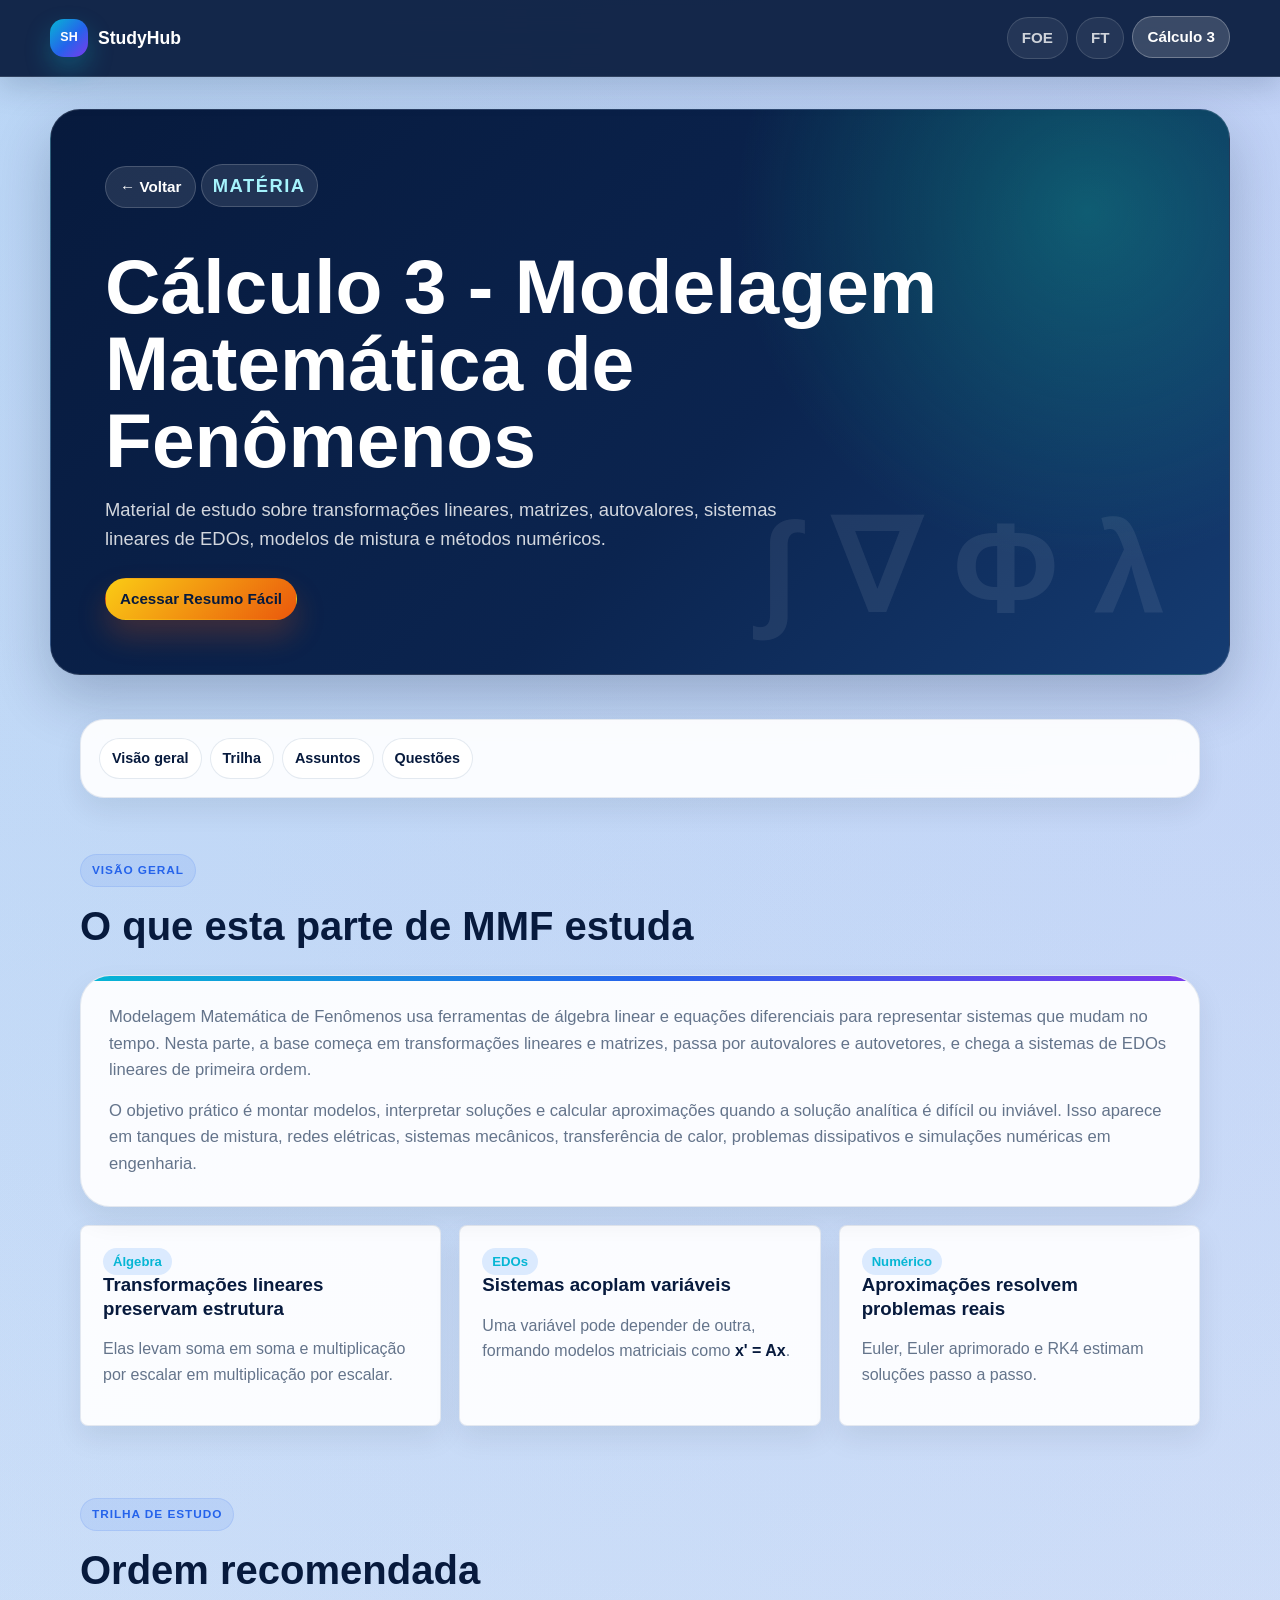
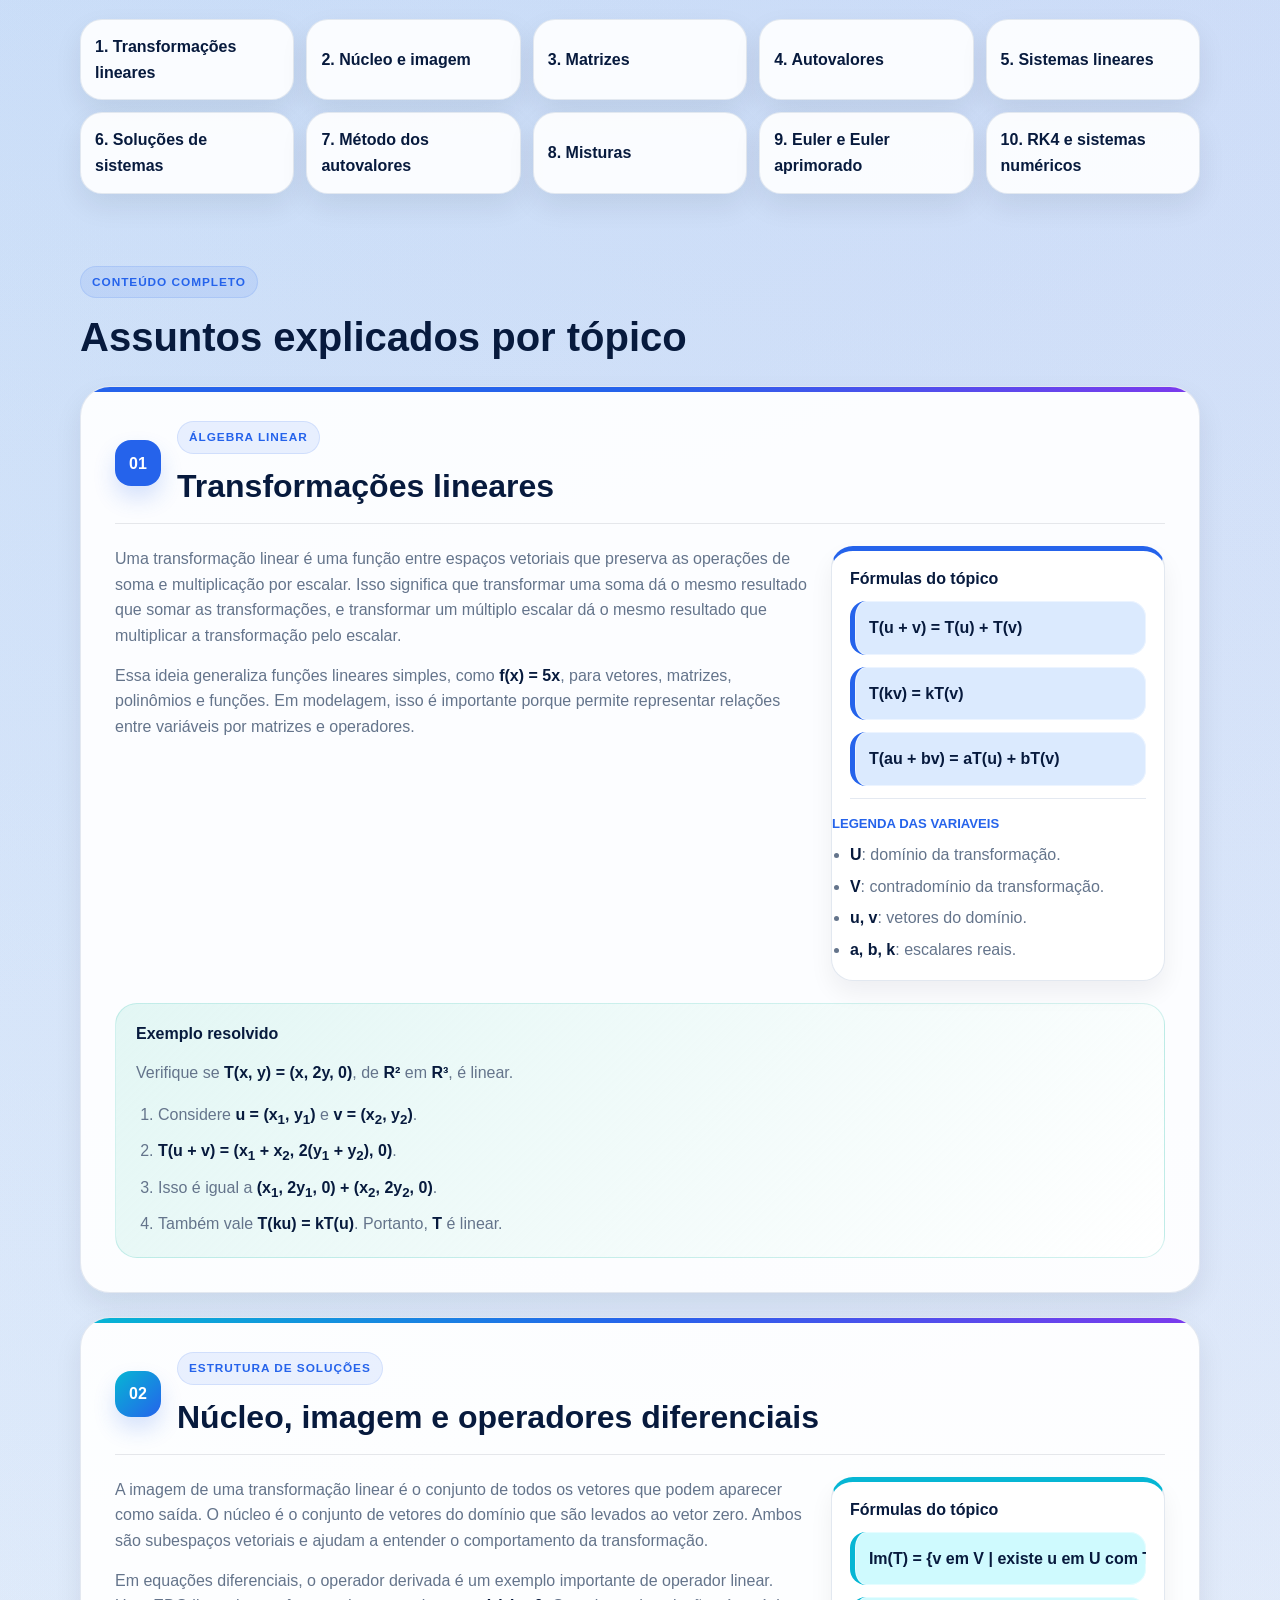
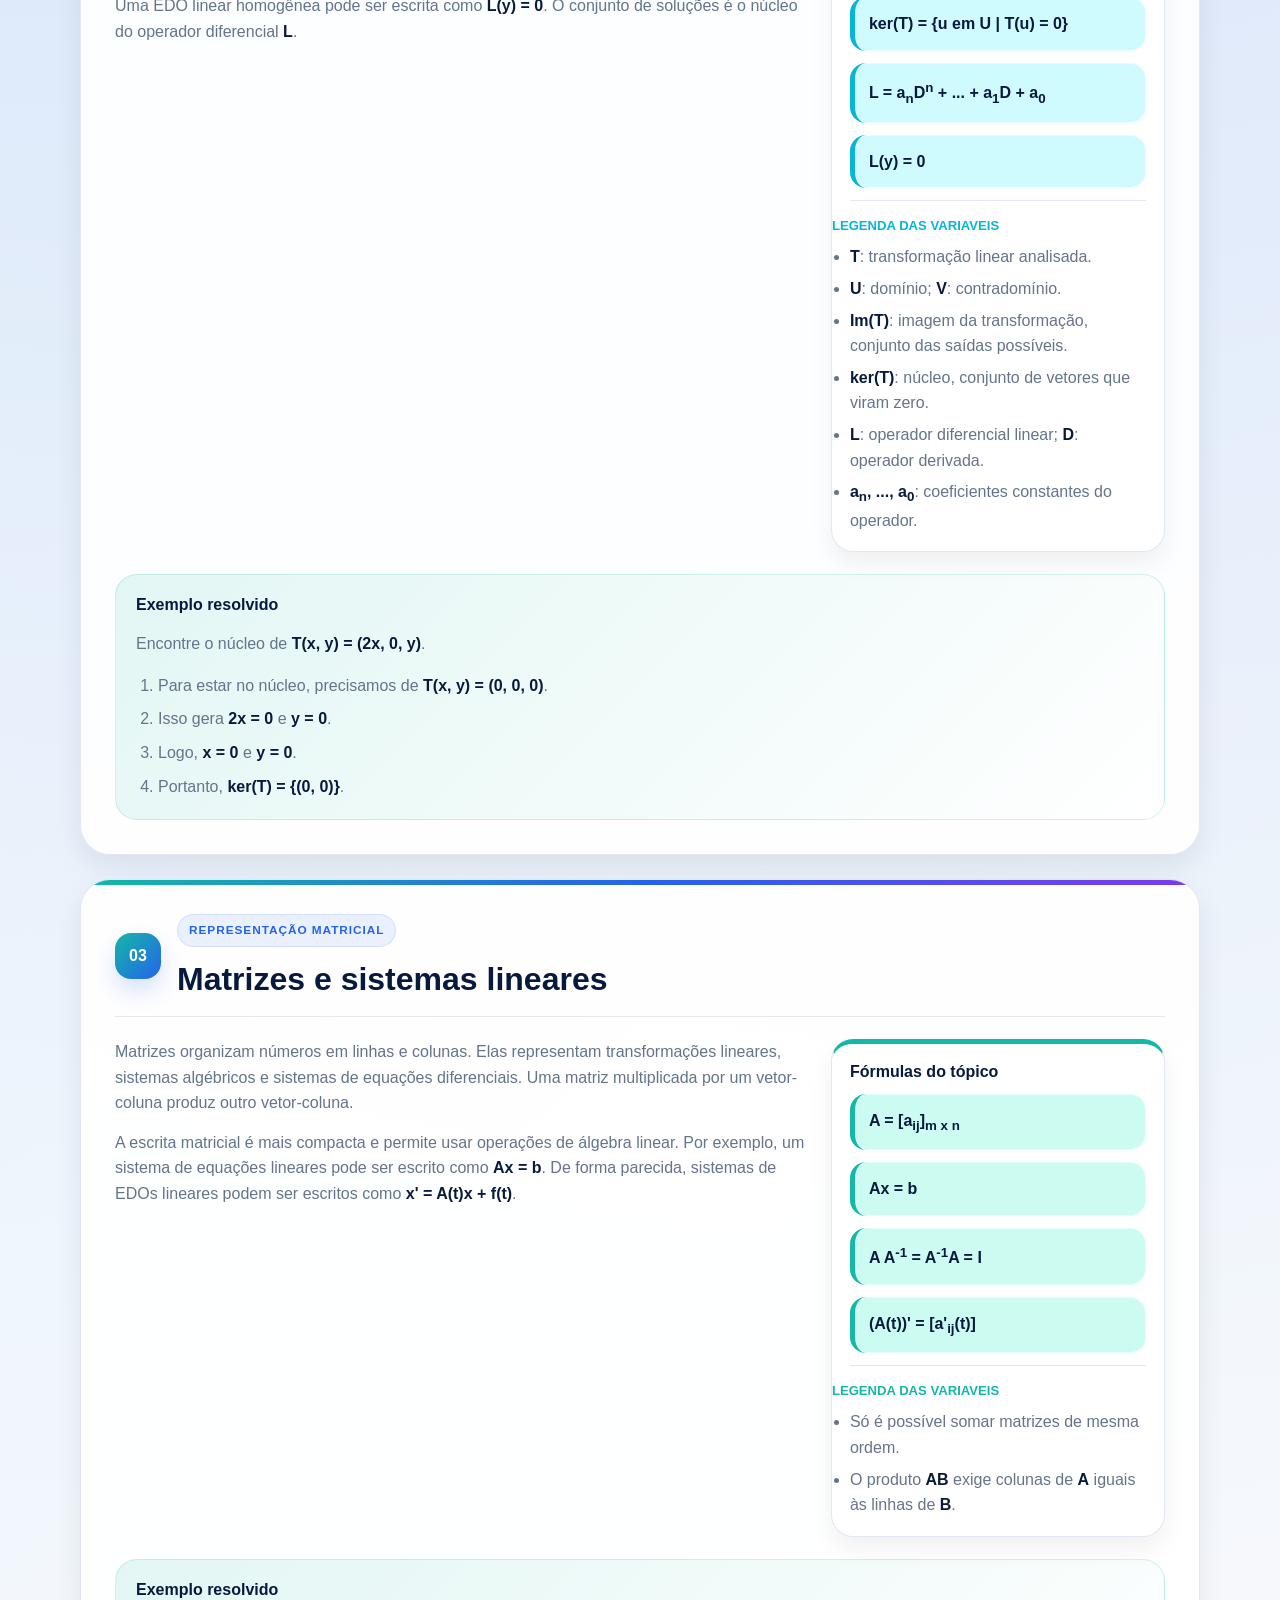
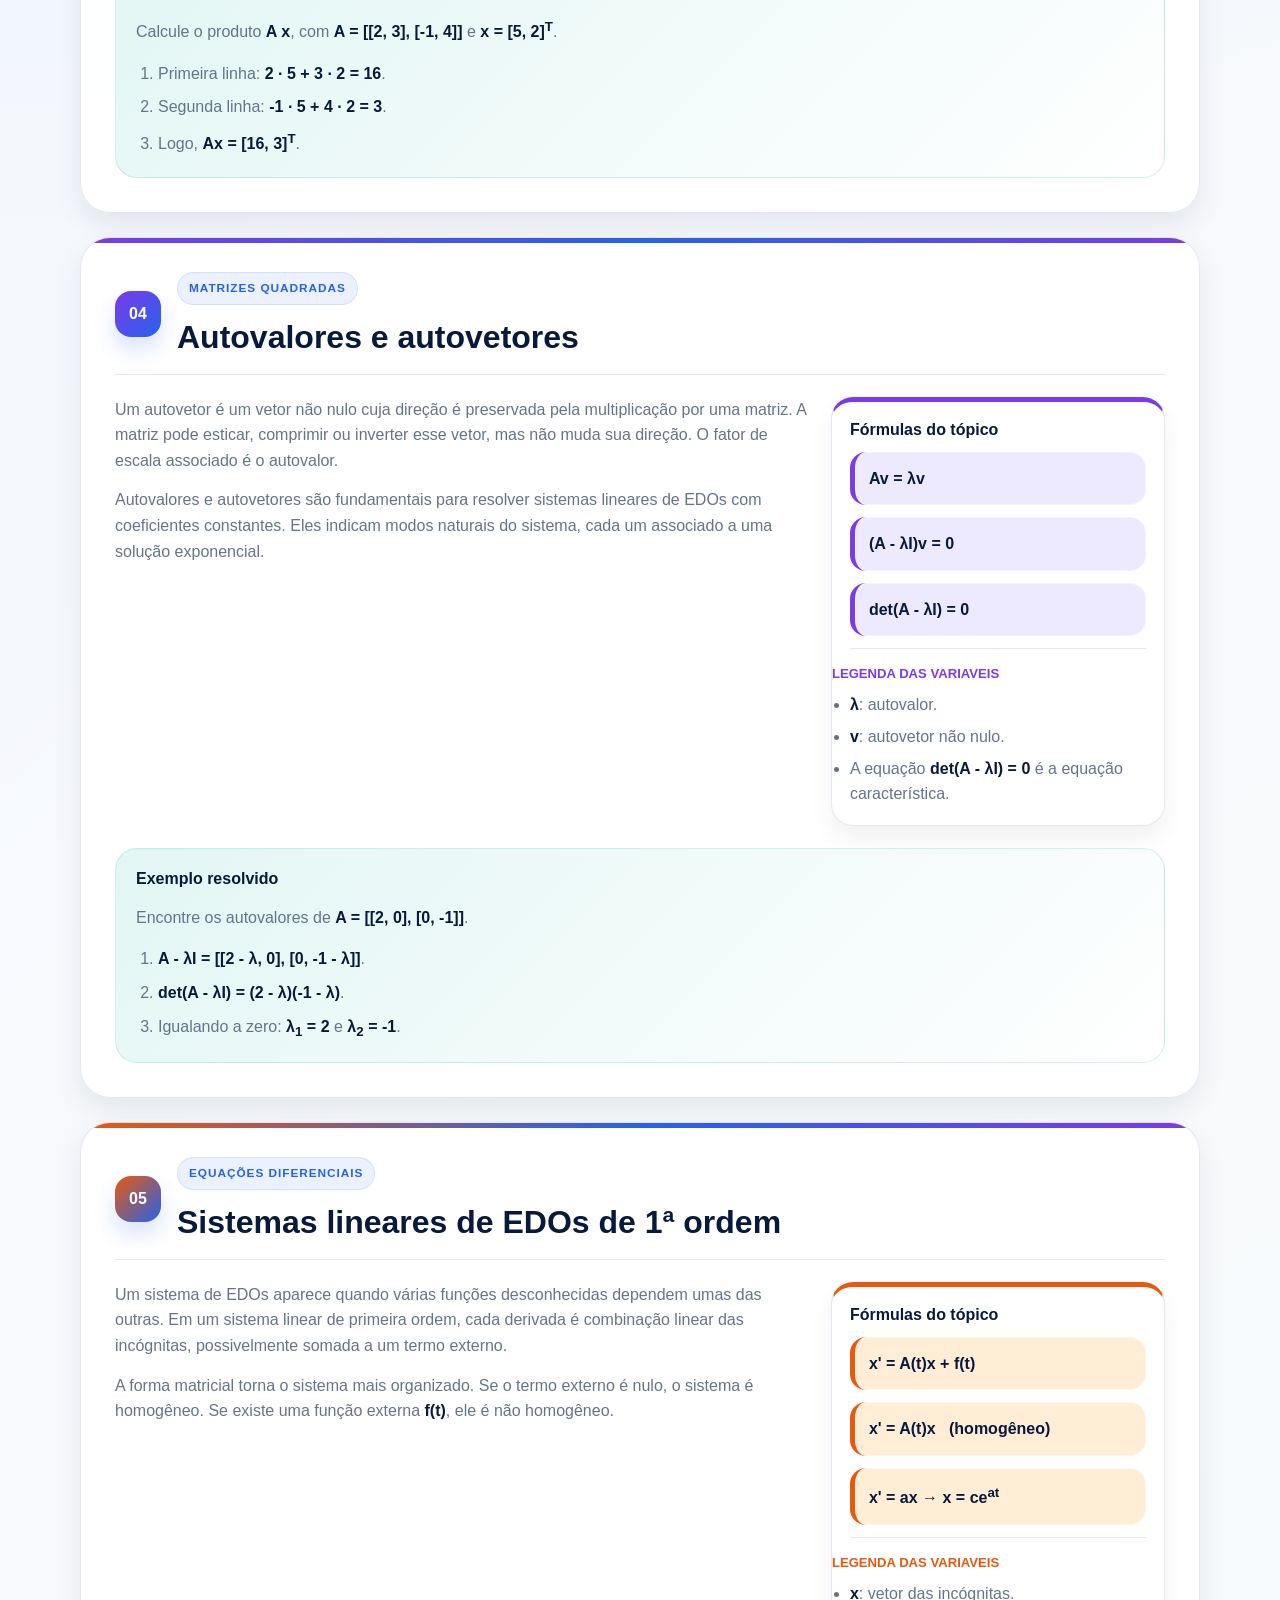
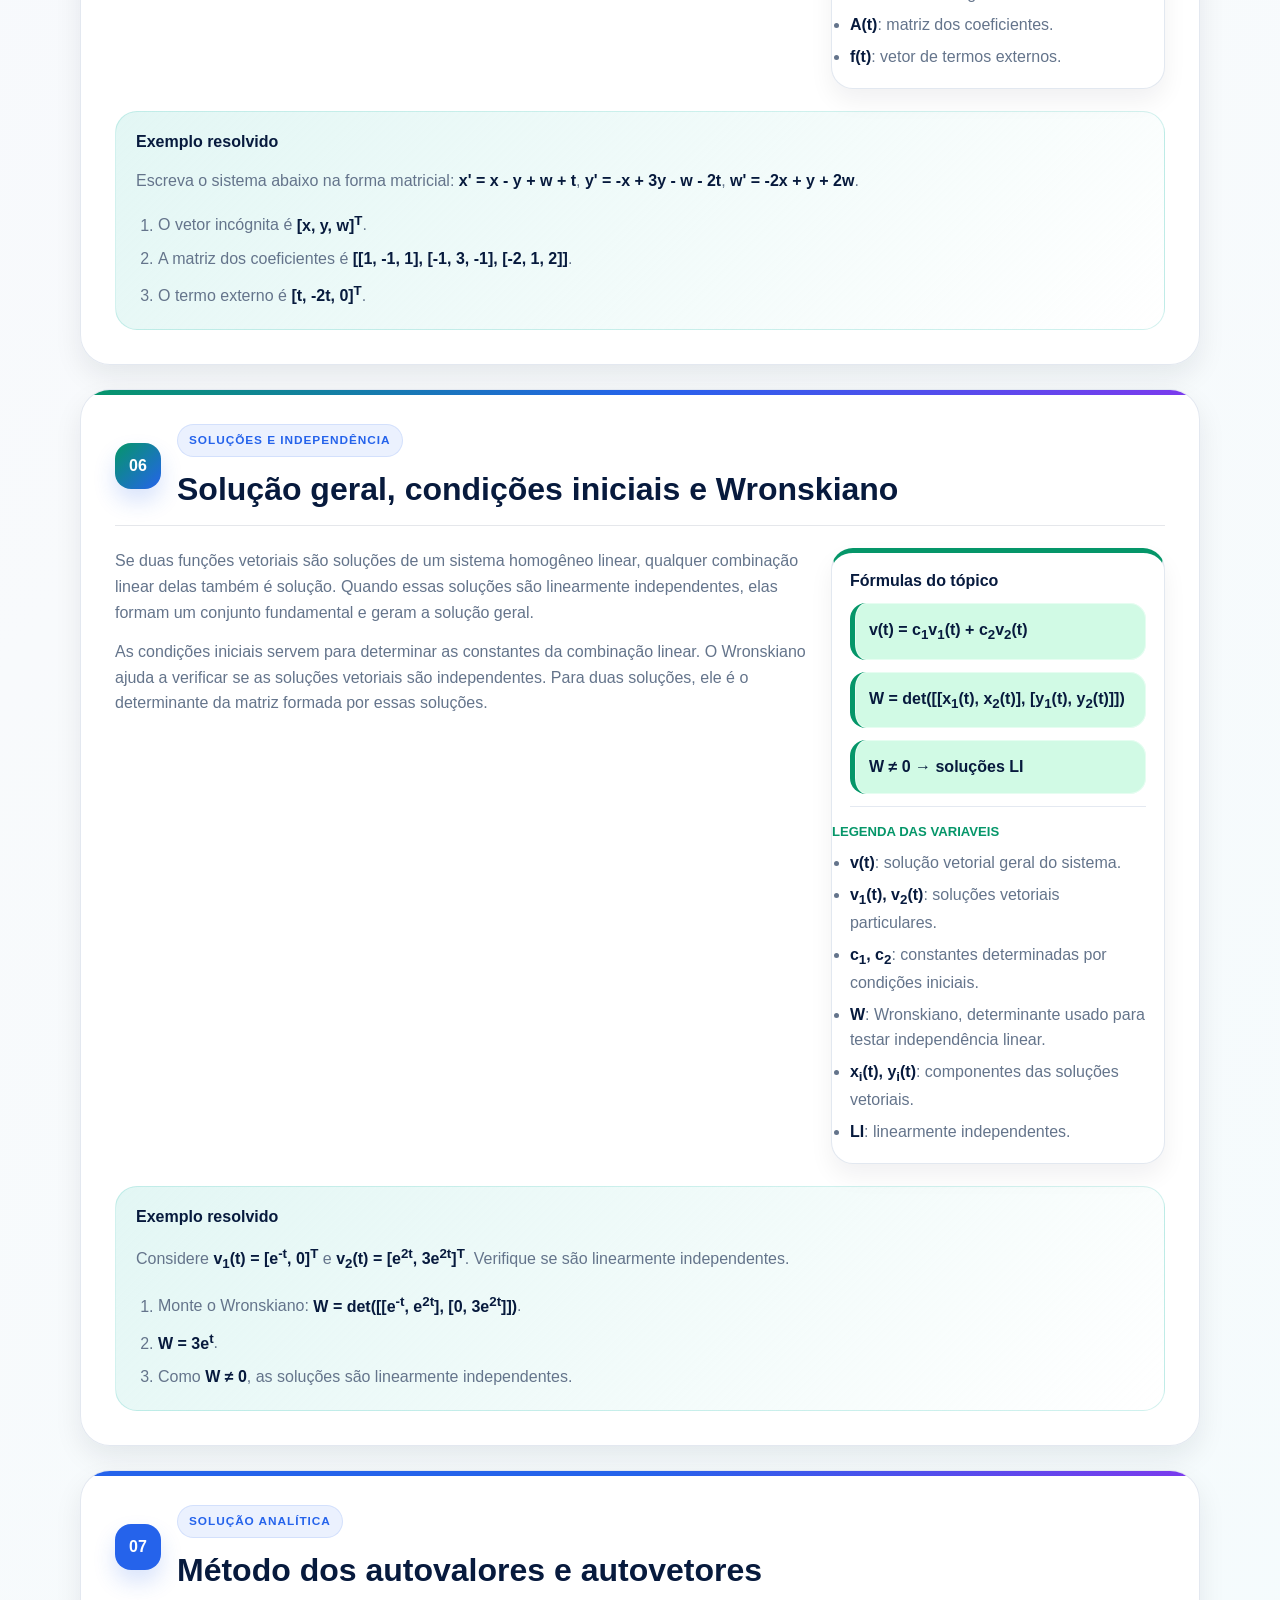
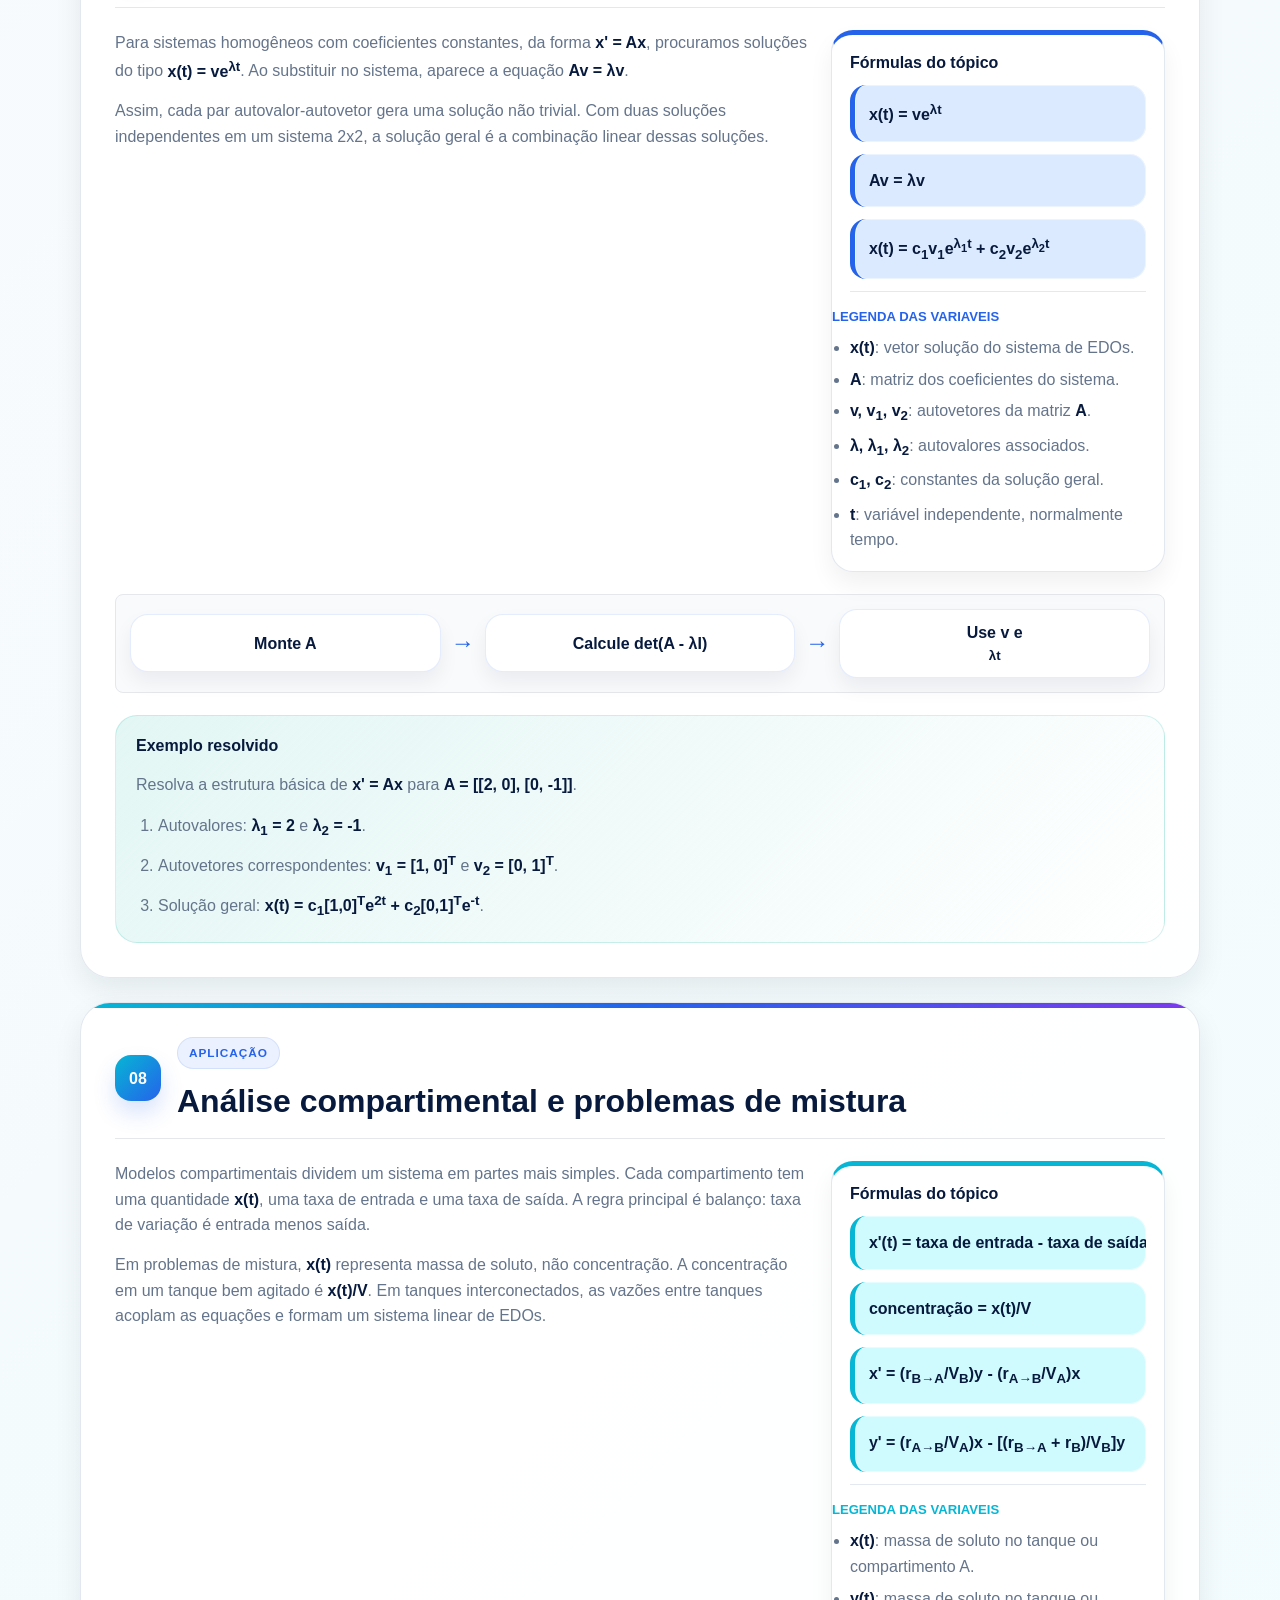
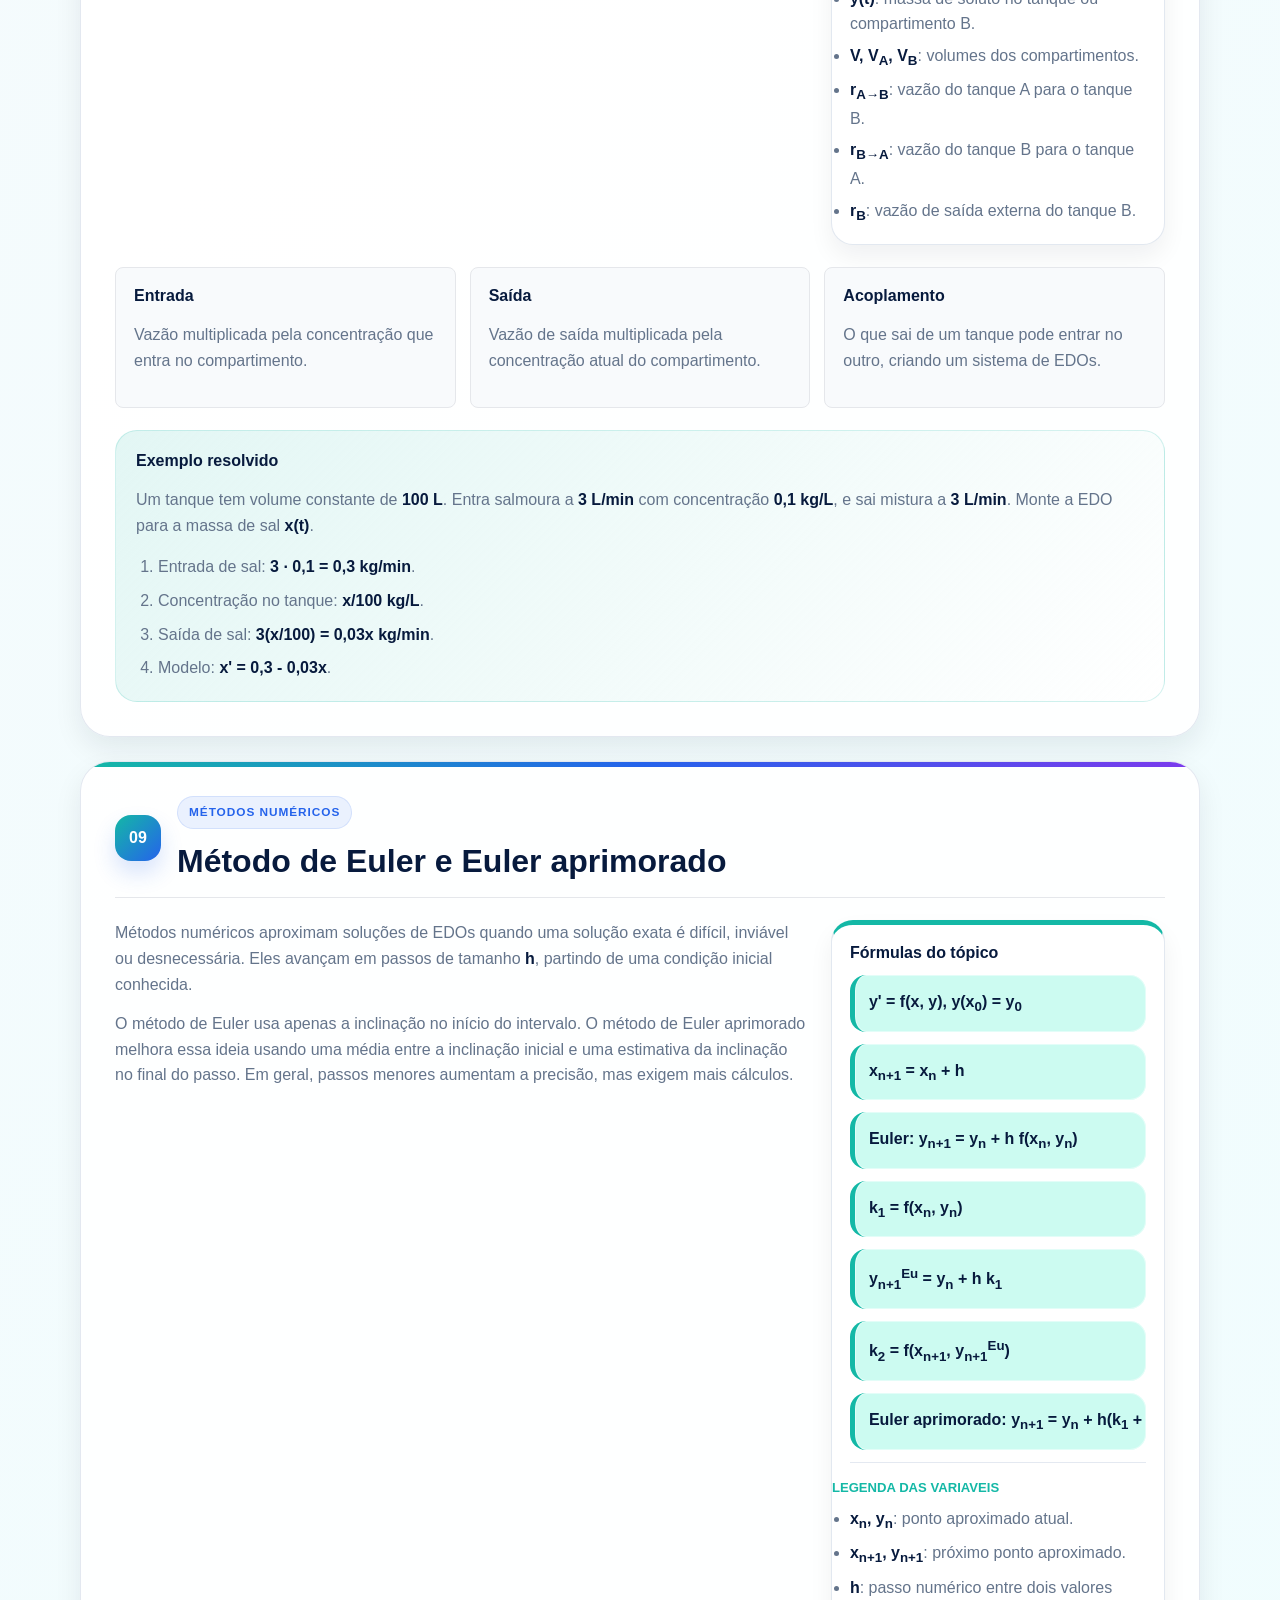
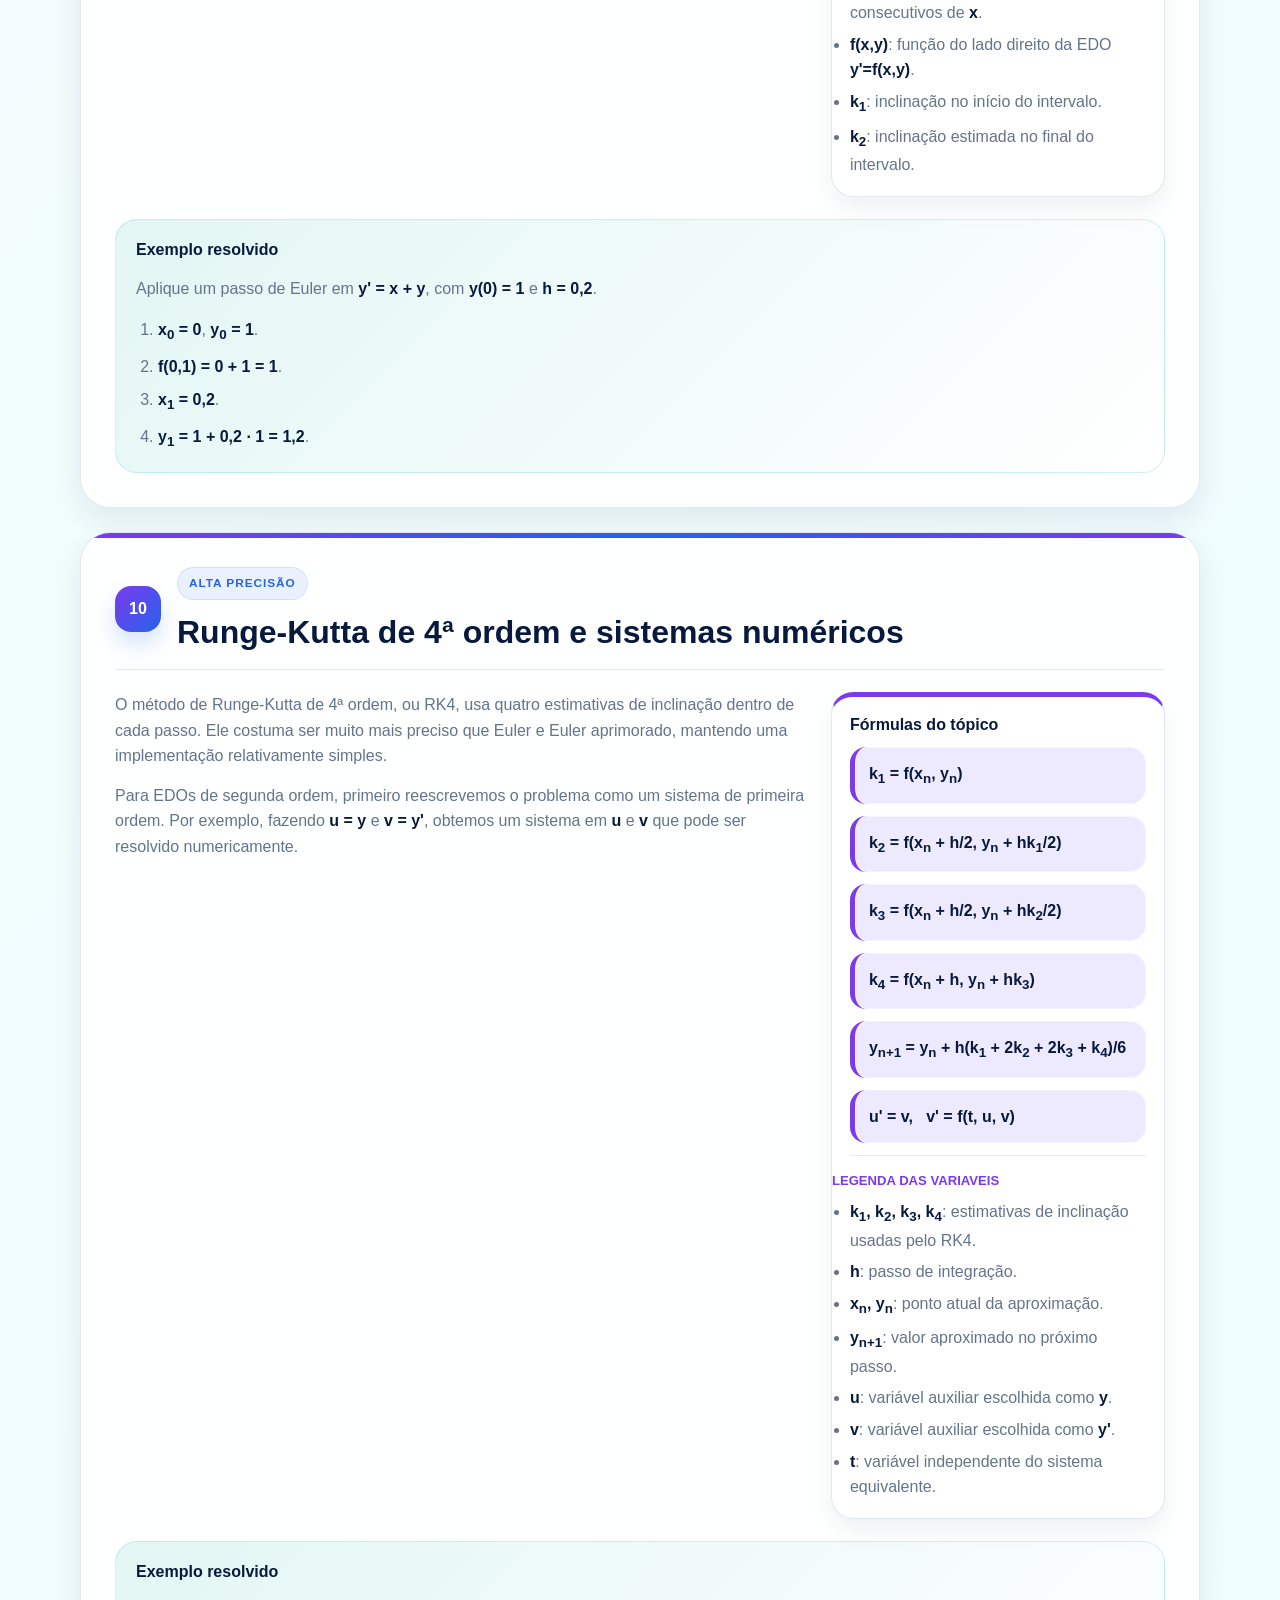
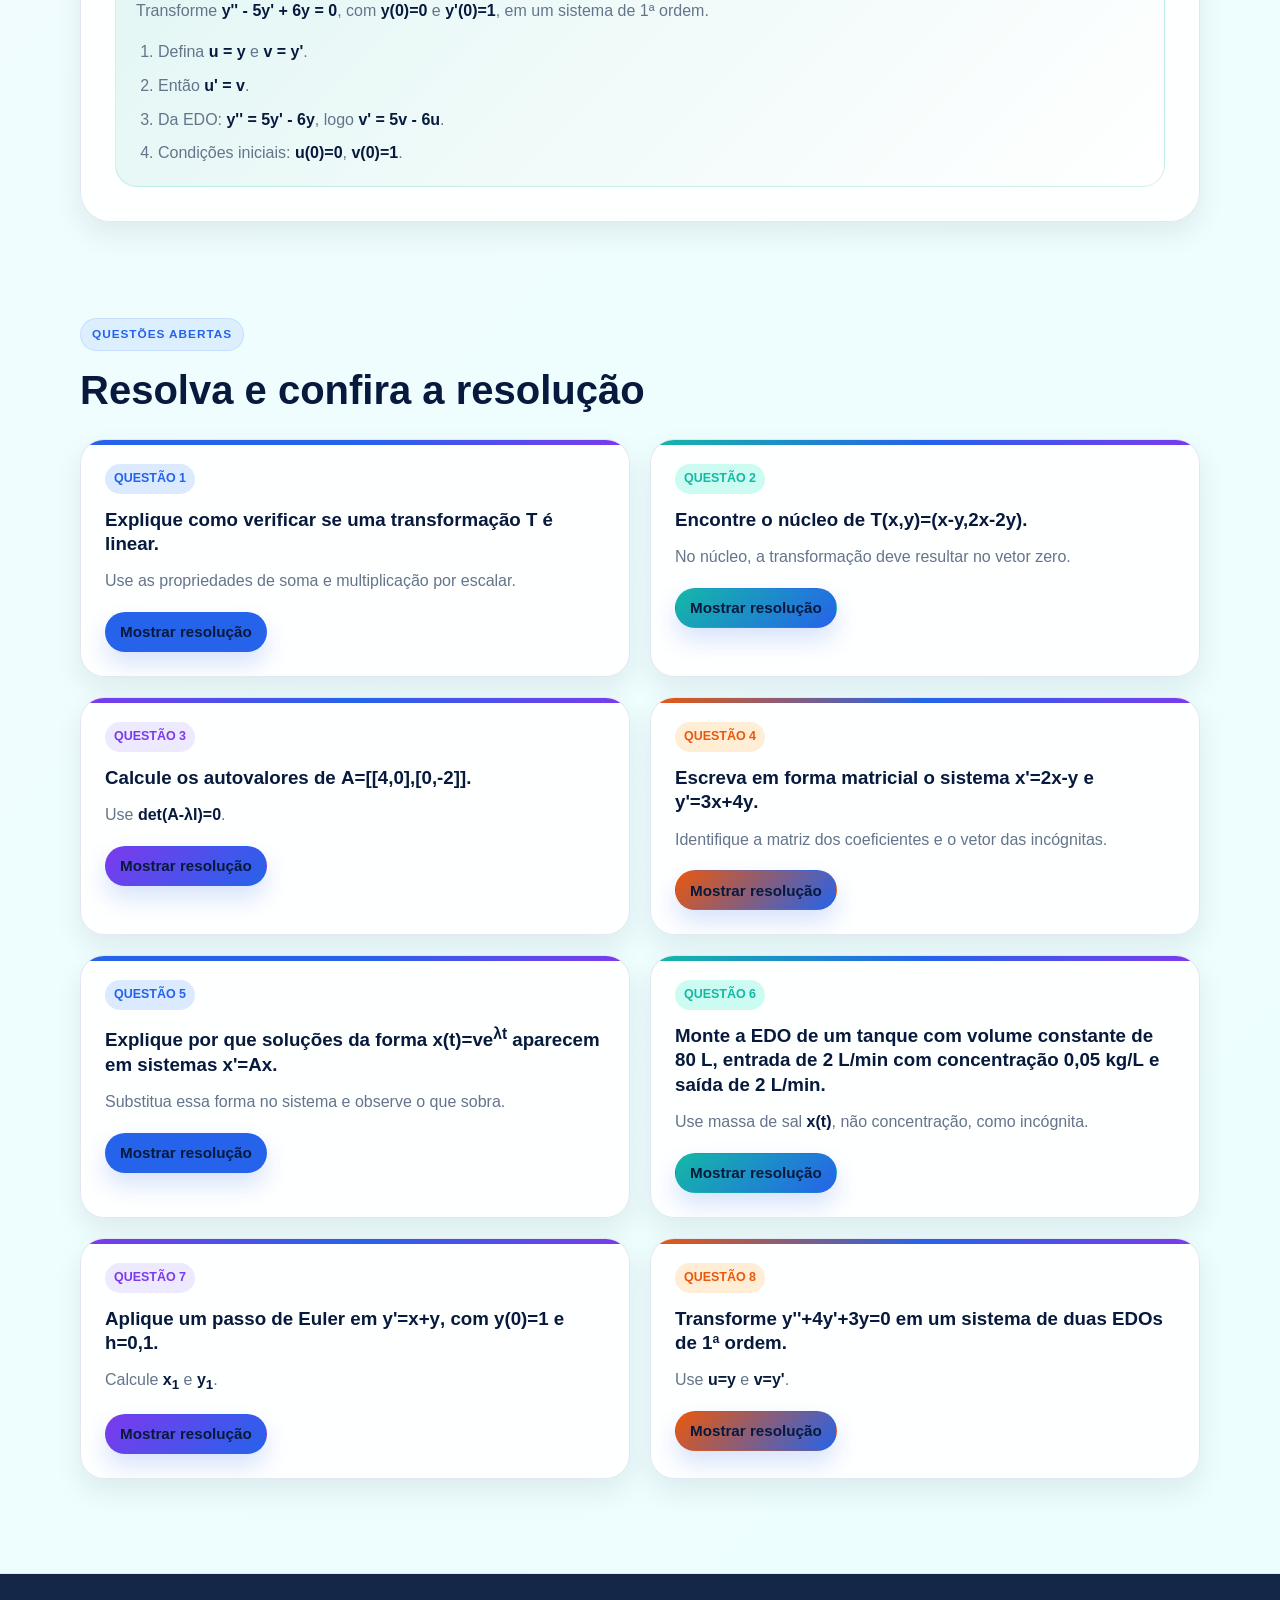
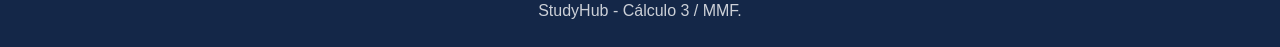
==== commit 6d436c89: "Criação do Resumo Facil" ====
--- a/materias/calculo3.html
+++ b/materias/calculo3.html
@@ -3,13 +3,13 @@
 <head>
   <meta charset="UTF-8">
   <meta name="viewport" content="width=device-width, initial-scale=1.0">
-  <title>Cálculo 3 / MMF | Site de Estudos</title>
+  <title>Cálculo 3 / MMF | StudyHub</title>
   <link rel="stylesheet" href="../assets/css/style.css">
 </head>
 <body>
   <header class="site-header">
     <nav class="navbar" aria-label="Navegação principal">
-      <a class="brand" href="../index.html">Site de Estudos</a>
+      <a class="brand" href="../index.html">StudyHub</a>
       <div class="nav-links">
         <a href="foe.html">FOE</a>
         <a href="ft.html">FT</a>
@@ -27,13 +27,15 @@
         Material de estudo sobre transformações lineares, matrizes, autovalores,
         sistemas lineares de EDOs, modelos de mistura e métodos numéricos.
       </p>
+      <div class="page-title-actions" id="resumo-facil">
+        <a class="nav-button summary-top-button" href="resumos/calculo3-resumo.html">Acessar Resumo Fácil</a>
+      </div>
     </section>
 
     <nav class="jump-nav" aria-label="Navegação da página">
       <a href="#visao-geral">Visão geral</a>
       <a href="#trilha">Trilha</a>
       <a href="#assuntos">Assuntos</a>
-      <a href="#resumo-prova">Resumo rápido</a>
       <a href="#quiz">Questões</a>
     </nav>
 
@@ -678,73 +680,6 @@
       </article>
     </section>
 
-    <section class="study-block" id="resumo-prova">
-      <div class="section-heading">
-        <p class="eyebrow">Resumo rápido</p>
-        <h2>Essencial para prova</h2>
-      </div>
-
-      <div class="exam-grid">
-        <article class="exam-card">
-          <h3>Teoria que precisa estar na cabeça</h3>
-          <ul>
-            <li>Transformação linear preserva soma e multiplicação por escalar.</li>
-            <li>O núcleo contém os vetores que vão para zero; a imagem contém as saídas possíveis.</li>
-            <li>Matrizes representam sistemas lineares e transformações em dimensão finita.</li>
-            <li>Autovalores vêm de <span class="math">det(A - &lambda;I)=0</span>.</li>
-            <li>Sistemas homogêneos com coeficientes constantes podem ser resolvidos por autovalores.</li>
-            <li>Em misturas, sempre use massa no tanque e concentração igual a massa dividida por volume.</li>
-            <li>Euler é simples; Euler aprimorado usa média de inclinações; RK4 usa quatro inclinações.</li>
-          </ul>
-        </article>
-
-        <article class="exam-card">
-          <h3>Esquema de decisão</h3>
-          <div class="decision-flow">
-            <span>Quer testar linearidade?</span>
-            <span>Verifique soma e escalar</span>
-            <span>Tem sistema de EDO?</span>
-            <span>Escreva x' = Ax + f(t)</span>
-            <span>É homogêneo com A constante?</span>
-            <span>Procure autovalores e autovetores</span>
-            <span>Não há solução simples?</span>
-            <span>Use Euler, Euler aprimorado ou RK4</span>
-          </div>
-        </article>
-      </div>
-
-      <div class="formula-cheatsheet">
-        <article>
-          <h3>Linearidade</h3>
-          <p><span class="math">T(u+v)=T(u)+T(v)</span></p>
-          <p><span class="math">T(kv)=kT(v)</span></p>
-          <p><span class="math">ker(T): T(u)=0</span></p>
-        </article>
-
-        <article>
-          <h3>Matrizes</h3>
-          <p><span class="math">Ax=b</span></p>
-          <p><span class="math">Av=&lambda;v</span></p>
-          <p><span class="math">det(A-&lambda;I)=0</span></p>
-        </article>
-
-        <article>
-          <h3>Sistemas</h3>
-          <p><span class="math">x'=A(t)x+f(t)</span></p>
-          <p><span class="math">x'=Ax</span></p>
-          <p><span class="math">x(t)=ve<sup>&lambda;t</sup></span></p>
-          <p><span class="math">x=c<sub>1</sub>x<sub>1</sub>+c<sub>2</sub>x<sub>2</sub></span></p>
-        </article>
-
-        <article>
-          <h3>Numéricos</h3>
-          <p><span class="math">x<sub>n+1</sub>=x<sub>n</sub>+h</span></p>
-          <p><span class="math">Euler: y<sub>n+1</sub>=y<sub>n</sub>+hf(x<sub>n</sub>,y<sub>n</sub>)</span></p>
-          <p><span class="math">RK4: y<sub>n+1</sub>=y<sub>n</sub>+h(k<sub>1</sub>+2k<sub>2</sub>+2k<sub>3</sub>+k<sub>4</sub>)/6</span></p>
-        </article>
-      </div>
-    </section>
-
     <section class="study-block" id="quiz">
       <div class="section-heading">
         <p class="eyebrow">Questões abertas</p>
@@ -993,7 +928,7 @@
   <button class="back-to-top" type="button" aria-label="Voltar ao topo">&uarr;</button>
 
   <footer class="site-footer">
-    <p>Site de Estudos - Cálculo 3 / MMF.</p>
+    <p>StudyHub - Cálculo 3 / MMF.</p>
   </footer>
 
   <script src="../assets/js/main.js"></script>
--- a/assets/css/style.css
+++ b/assets/css/style.css
@@ -1118,3 +1118,1147 @@
     min-height: 210px;
   }
 }
+
+/* Atualizacao visual inspirada no modelo enviado pelo usuario. */
+:root {
+  --bg: #f5f7fb;
+  --surface: #ffffff;
+  --surface-soft: #eef6ff;
+  --text: #1f2937;
+  --muted: #64748b;
+  --primary: #2563eb;
+  --primary-dark: #071a3d;
+  --accent: #06b6d4;
+  --border: #e5e7eb;
+  --shadow: 0 18px 40px rgba(15, 23, 42, 0.1);
+  --shadow-soft: 0 12px 28px rgba(15, 23, 42, 0.08);
+  --navy: #071a3d;
+  --navy-2: #0b244f;
+  --blue: #2563eb;
+  --cyan: #06b6d4;
+  --teal: #14b8a6;
+  --green: #059669;
+  --purple: #7c3aed;
+  --orange: #ea580c;
+  --red: #dc2626;
+  --pink: #db2777;
+  --yellow: #facc15;
+  --radius-lg: 30px;
+  --radius-md: 22px;
+  --soft: #dbeafe;
+}
+
+[hidden] {
+  display: none !important;
+}
+
+body {
+  background:
+    radial-gradient(circle at top left, rgba(6, 182, 212, 0.18), transparent 35%),
+    radial-gradient(circle at top right, rgba(124, 58, 237, 0.16), transparent 32%),
+    linear-gradient(135deg, #eef2ff 0%, #f8fafc 45%, #ecfeff 100%);
+  color: var(--text);
+  font-family: "Segoe UI", Arial, Helvetica, sans-serif;
+}
+
+.site-header {
+  background: rgba(7, 26, 61, 0.93);
+  border-bottom: 1px solid rgba(255, 255, 255, 0.12);
+  box-shadow: 0 10px 30px rgba(7, 26, 61, 0.18);
+}
+
+.navbar {
+  width: min(1180px, calc(100% - 32px));
+  min-height: 76px;
+}
+
+.brand {
+  display: inline-flex;
+  align-items: center;
+  gap: 10px;
+  color: #ffffff;
+  letter-spacing: 0;
+}
+
+.brand::before {
+  content: "SH";
+  display: inline-grid;
+  width: 38px;
+  height: 38px;
+  place-items: center;
+  border-radius: 14px;
+  background: linear-gradient(135deg, var(--cyan), var(--blue) 55%, var(--purple));
+  color: #ffffff;
+  font-size: 0.78rem;
+  font-weight: 900;
+  box-shadow: 0 12px 26px rgba(6, 182, 212, 0.28);
+}
+
+.nav-links a {
+  border-radius: 999px;
+  border-color: rgba(255, 255, 255, 0.14);
+  background: rgba(255, 255, 255, 0.07);
+  color: rgba(255, 255, 255, 0.78);
+}
+
+.nav-links a:hover,
+.nav-links a[aria-current="page"] {
+  border-color: rgba(255, 255, 255, 0.28);
+  background: rgba(255, 255, 255, 0.16);
+  color: #ffffff;
+}
+
+.nav-button {
+  border-radius: 999px;
+  border-color: rgba(37, 99, 235, 0.18);
+  background: #ffffff;
+  color: var(--navy);
+  box-shadow: 0 10px 22px rgba(15, 23, 42, 0.08);
+}
+
+.nav-button:hover {
+  border-color: rgba(37, 99, 235, 0.35);
+  background: #f8fbff;
+  color: var(--blue);
+}
+
+.hero {
+  min-height: auto;
+  padding: 46px 0 34px;
+  background: transparent;
+  color: #ffffff;
+}
+
+.hero-content {
+  position: relative;
+  overflow: hidden;
+  width: min(1180px, calc(100% - 32px));
+  padding: clamp(46px, 7vw, 88px);
+  border: 1px solid rgba(255, 255, 255, 0.13);
+  border-radius: var(--radius-lg);
+  background:
+    radial-gradient(circle at 78% 18%, rgba(6, 182, 212, 0.42), transparent 30%),
+    radial-gradient(circle at 8% 92%, rgba(124, 58, 237, 0.28), transparent 34%),
+    linear-gradient(135deg, var(--navy) 0%, var(--navy-2) 56%, #123e73 100%);
+  box-shadow: 0 24px 60px rgba(7, 26, 61, 0.28);
+}
+
+.hero-content::after,
+.page-title::after {
+  content: "∫  ∇  Φ  λ";
+  position: absolute;
+  right: clamp(18px, 5vw, 70px);
+  bottom: clamp(14px, 4vw, 42px);
+  color: rgba(255, 255, 255, 0.08);
+  font-size: clamp(3rem, 12vw, 8rem);
+  font-weight: 800;
+  letter-spacing: 0;
+  line-height: 1;
+  pointer-events: none;
+}
+
+.hero-content > *,
+.page-title > * {
+  position: relative;
+  z-index: 1;
+}
+
+.hero h1,
+.page-title h1 {
+  max-width: 900px;
+  font-size: clamp(2.4rem, 6vw, 4.9rem);
+  letter-spacing: 0;
+}
+
+.hero p,
+.page-title p {
+  color: rgba(255, 255, 255, 0.82);
+  font-size: clamp(1rem, 2vw, 1.15rem);
+}
+
+.eyebrow {
+  display: inline-flex;
+  align-items: center;
+  width: fit-content;
+  margin-bottom: 10px;
+  padding: 6px 11px;
+  border: 1px solid rgba(37, 99, 235, 0.12);
+  border-radius: 999px;
+  background: rgba(37, 99, 235, 0.09);
+  color: var(--blue);
+  font-size: 0.74rem;
+  letter-spacing: 0.08em;
+}
+
+.hero .eyebrow,
+.page-title .eyebrow {
+  border-color: rgba(255, 255, 255, 0.18);
+  background: rgba(255, 255, 255, 0.1);
+  color: #a5f3fc;
+}
+
+.subjects-section {
+  padding: 54px 0 86px;
+}
+
+.section,
+.page-title,
+.content-layout {
+  width: min(1180px, calc(100% - 32px));
+}
+
+.page-title {
+  position: relative;
+  overflow: hidden;
+  margin: 32px auto 44px;
+  padding: clamp(30px, 5vw, 54px);
+  border: 1px solid rgba(255, 255, 255, 0.13);
+  border-radius: var(--radius-lg);
+  background:
+    radial-gradient(circle at 88% 18%, rgba(20, 184, 166, 0.36), transparent 31%),
+    linear-gradient(135deg, var(--navy) 0%, var(--navy-2) 58%, #153c72 100%);
+  box-shadow: 0 22px 56px rgba(7, 26, 61, 0.24);
+  color: #ffffff;
+}
+
+.page-title .nav-button {
+  margin-bottom: 30px;
+  border-color: rgba(255, 255, 255, 0.18);
+  background: rgba(255, 255, 255, 0.1);
+  color: #ffffff;
+  box-shadow: none;
+}
+
+.page-title .nav-button:hover {
+  border-color: rgba(255, 255, 255, 0.38);
+  background: #ffffff;
+  color: var(--navy);
+}
+
+.page-title-actions {
+  display: flex;
+  align-items: center;
+  gap: 12px;
+  flex-wrap: wrap;
+  margin-top: 24px;
+}
+
+.page-title .summary-top-button {
+  margin-bottom: 0;
+  border-color: transparent;
+  background: linear-gradient(135deg, var(--yellow), var(--orange));
+  color: var(--navy);
+  box-shadow: 0 16px 30px rgba(234, 88, 12, 0.24);
+}
+
+.page-title .summary-top-button:hover {
+  border-color: transparent;
+  background: #ffffff;
+  color: var(--navy);
+  box-shadow: 0 18px 34px rgba(255, 255, 255, 0.16);
+}
+
+.section-heading {
+  margin-bottom: 26px;
+}
+
+.section-heading h2,
+.study-section h2 {
+  color: var(--navy);
+  letter-spacing: 0;
+}
+
+.study-section,
+.subject-card,
+.lead-panel,
+.jump-nav,
+.info-card,
+.topic-card,
+.visual-panel,
+.formula-card,
+.example-card,
+.answer-card,
+.summary-grid p,
+.lesson-topic,
+.exam-card,
+.formula-cheatsheet article,
+.quiz-card,
+.open-question-card {
+  border: 1px solid rgba(226, 232, 240, 0.96);
+  background: rgba(255, 255, 255, 0.92);
+  box-shadow: var(--shadow-soft);
+}
+
+.study-section,
+.subject-card,
+.lead-panel,
+.lesson-topic,
+.open-question-card {
+  position: relative;
+  overflow: hidden;
+}
+
+.study-section,
+.lead-panel {
+  border-radius: var(--radius-lg);
+}
+
+.study-section::before,
+.subject-card::before,
+.lead-panel::before,
+.lesson-topic::before,
+.open-question-card::before {
+  content: "";
+  position: absolute;
+  top: 0;
+  left: 0;
+  right: 0;
+  height: 5px;
+  background: linear-gradient(90deg, var(--accent), var(--blue), var(--purple));
+}
+
+.subject-card {
+  min-height: 240px;
+  border-radius: 24px;
+  padding: 28px;
+}
+
+.subject-card:hover,
+.subject-card.is-active {
+  border-color: rgba(37, 99, 235, 0.28);
+  box-shadow: 0 22px 45px rgba(15, 23, 42, 0.13);
+  transform: translateY(-6px);
+}
+
+.subject-card:nth-child(3n + 1) {
+  --accent: var(--cyan);
+  --soft: #ecfeff;
+}
+
+.subject-card:nth-child(3n + 2) {
+  --accent: var(--orange);
+  --soft: #fff7ed;
+}
+
+.subject-card:nth-child(3n + 3) {
+  --accent: var(--purple);
+  --soft: #f5f3ff;
+}
+
+.card-code,
+.question-meta {
+  border-radius: 999px;
+  background: var(--soft);
+  color: var(--accent);
+}
+
+.jump-nav {
+  top: 96px;
+  border-radius: 24px;
+  padding: 18px;
+  backdrop-filter: blur(14px);
+}
+
+.jump-nav a {
+  border: 1px solid rgba(226, 232, 240, 0.94);
+  border-radius: 999px;
+  background: #ffffff;
+  color: var(--navy);
+}
+
+.jump-nav a:hover {
+  border-color: rgba(37, 99, 235, 0.25);
+  background: #eff6ff;
+  color: var(--blue);
+}
+
+.learning-path a {
+  border: 1px solid rgba(226, 232, 240, 0.98);
+  border-radius: 22px;
+  background: rgba(255, 255, 255, 0.9);
+  box-shadow: var(--shadow-soft);
+}
+
+.learning-path a:hover {
+  border-color: rgba(37, 99, 235, 0.28);
+  background: #ffffff;
+}
+
+.lesson-topic {
+  margin-bottom: 24px;
+  padding: clamp(22px, 4vw, 34px);
+  border-radius: var(--radius-lg);
+}
+
+.lesson-topic:nth-of-type(6n + 1) {
+  --accent: var(--blue);
+  --soft: #dbeafe;
+}
+
+.lesson-topic:nth-of-type(6n + 2) {
+  --accent: var(--cyan);
+  --soft: #cffafe;
+}
+
+.lesson-topic:nth-of-type(6n + 3) {
+  --accent: var(--teal);
+  --soft: #ccfbf1;
+}
+
+.lesson-topic:nth-of-type(6n + 4) {
+  --accent: var(--purple);
+  --soft: #ede9fe;
+}
+
+.lesson-topic:nth-of-type(6n + 5) {
+  --accent: var(--orange);
+  --soft: #ffedd5;
+}
+
+.lesson-topic:nth-of-type(6n) {
+  --accent: var(--green);
+  --soft: #d1fae5;
+}
+
+.topic-number {
+  width: 46px;
+  height: 46px;
+  border-radius: 16px;
+  background: linear-gradient(135deg, var(--accent), var(--blue));
+  box-shadow: 0 12px 22px rgba(37, 99, 235, 0.18);
+}
+
+.topic-header h3 {
+  color: var(--navy);
+}
+
+.formula-panel,
+.topic-example,
+.compare-block,
+.inline-visual,
+.visual-panel,
+.formula-card,
+.example-card,
+.answer-card,
+.exam-card,
+.formula-cheatsheet article,
+.quiz-card {
+  border-radius: var(--radius-md);
+}
+
+.formula-panel {
+  border: 1px solid rgba(226, 232, 240, 0.98);
+  border-top: 5px solid var(--accent);
+  background: #ffffff;
+  box-shadow: 0 12px 24px rgba(15, 23, 42, 0.06);
+}
+
+.formula-panel h4,
+.topic-example h4,
+.compare-block h4,
+.exam-card h3,
+.formula-cheatsheet h3,
+.quiz-card h3,
+.open-question-card h3 {
+  color: var(--navy);
+}
+
+.formula,
+.math {
+  color: var(--navy);
+  font-family: "Segoe UI", Arial, Helvetica, sans-serif;
+  font-weight: 800;
+}
+
+.formula {
+  border: 0;
+  border-left: 5px solid var(--accent);
+  border-radius: 16px;
+  background: var(--soft);
+  box-shadow: inset 0 0 0 1px rgba(255, 255, 255, 0.45);
+}
+
+.formula-panel ul {
+  padding: 14px 0 0;
+  border-top: 1px solid rgba(226, 232, 240, 0.92);
+}
+
+.formula-panel ul::before {
+  color: var(--accent);
+  content: "Legenda das variaveis";
+}
+
+.topic-example {
+  border: 1px solid rgba(20, 184, 166, 0.18);
+  background:
+    linear-gradient(135deg, rgba(20, 184, 166, 0.12), rgba(255, 255, 255, 0.72)),
+    #ffffff;
+}
+
+.result {
+  border-left-color: var(--accent);
+  border-radius: 16px;
+  background: var(--soft);
+  color: var(--navy);
+}
+
+.concept-strip span:not(.flow-arrow),
+.flow-diagram span:not(.flow-arrow),
+.decision-flow span,
+.phase-board div {
+  border-radius: 18px;
+  border-color: rgba(37, 99, 235, 0.12);
+  background: #ffffff;
+  box-shadow: 0 10px 20px rgba(15, 23, 42, 0.06);
+}
+
+.flow-arrow {
+  color: var(--blue);
+}
+
+.summary-grid p,
+.formula-cheatsheet article {
+  border-radius: 18px;
+  border-left: 5px solid var(--accent);
+}
+
+.exam-card {
+  border-top: 5px solid var(--accent);
+}
+
+.open-question-list {
+  gap: 20px;
+}
+
+.open-question-card {
+  border-radius: 24px;
+  padding: 24px;
+}
+
+.open-question-card:nth-child(4n + 1) {
+  --accent: var(--blue);
+  --soft: #dbeafe;
+}
+
+.open-question-card:nth-child(4n + 2) {
+  --accent: var(--teal);
+  --soft: #ccfbf1;
+}
+
+.open-question-card:nth-child(4n + 3) {
+  --accent: var(--purple);
+  --soft: #ede9fe;
+}
+
+.open-question-card:nth-child(4n) {
+  --accent: var(--orange);
+  --soft: #ffedd5;
+}
+
+.question-meta {
+  margin-bottom: 14px;
+  color: var(--accent);
+}
+
+.question-hint {
+  color: var(--muted);
+}
+
+.solution-toggle {
+  border-radius: 999px;
+  border-color: transparent;
+  background: linear-gradient(135deg, var(--accent), var(--blue));
+  box-shadow: 0 12px 24px rgba(37, 99, 235, 0.18);
+}
+
+.solution-toggle:hover {
+  background: linear-gradient(135deg, var(--blue), var(--navy-2));
+}
+
+.solution-panel {
+  border: 1px solid rgba(226, 232, 240, 0.98);
+  border-left: 5px solid var(--accent);
+  border-radius: 18px;
+  background:
+    linear-gradient(135deg, var(--soft), rgba(255, 255, 255, 0.86)),
+    #ffffff;
+}
+
+.solution-panel h4 {
+  color: var(--navy);
+}
+
+.back-to-top {
+  border-radius: 18px;
+  background: linear-gradient(135deg, var(--blue), var(--cyan));
+  box-shadow: 0 16px 30px rgba(37, 99, 235, 0.24);
+}
+
+.back-to-top:hover {
+  background: linear-gradient(135deg, var(--navy-2), var(--blue));
+}
+
+.site-footer {
+  margin-top: 34px;
+  background: rgba(7, 26, 61, 0.94);
+  color: rgba(255, 255, 255, 0.84);
+}
+
+.site-footer p {
+  color: rgba(255, 255, 255, 0.78);
+}
+
+@media (max-width: 820px) {
+  .navbar {
+    align-items: stretch;
+  }
+
+  .brand {
+    justify-content: flex-start;
+  }
+
+  .hero {
+    padding: 26px 0 20px;
+  }
+
+  .hero-content,
+  .page-title {
+    border-radius: 24px;
+    padding: 32px 22px;
+  }
+
+  .page-title {
+    margin-top: 22px;
+    margin-bottom: 32px;
+  }
+
+  .topic-header {
+    align-items: flex-start;
+  }
+
+  .lesson-topic,
+  .open-question-card,
+  .subject-card {
+    border-radius: 22px;
+  }
+}
+
+@media (max-width: 520px) {
+  .navbar {
+    width: min(100% - 24px, 1180px);
+  }
+
+  .nav-links a {
+    justify-content: center;
+  }
+
+  .brand::before {
+    width: 34px;
+    height: 34px;
+    border-radius: 12px;
+  }
+
+  .hero-content::after,
+  .page-title::after {
+    opacity: 0.55;
+  }
+
+  .hero h1,
+  .page-title h1 {
+    font-size: clamp(2.15rem, 12vw, 3.2rem);
+  }
+}
+
+.how-section,
+.search-section {
+  padding-bottom: 72px;
+}
+
+.section-heading > p:not(.eyebrow) {
+  max-width: 760px;
+  margin: 10px 0 0;
+  color: var(--muted);
+}
+
+.steps-grid {
+  display: grid;
+  grid-template-columns: repeat(3, minmax(0, 1fr));
+  gap: 18px;
+}
+
+.step-card {
+  position: relative;
+  overflow: hidden;
+  min-height: 230px;
+  padding: 26px;
+  border: 1px solid rgba(226, 232, 240, 0.96);
+  border-radius: 24px;
+  background: rgba(255, 255, 255, 0.92);
+  box-shadow: var(--shadow-soft);
+}
+
+.step-card::before {
+  content: "";
+  position: absolute;
+  inset: 0 auto 0 0;
+  width: 5px;
+  background: var(--accent);
+}
+
+.step-card:nth-child(6n + 1) {
+  --accent: var(--blue);
+  --soft: #dbeafe;
+}
+
+.step-card:nth-child(6n + 2) {
+  --accent: var(--cyan);
+  --soft: #cffafe;
+}
+
+.step-card:nth-child(6n + 3) {
+  --accent: var(--teal);
+  --soft: #ccfbf1;
+}
+
+.step-card:nth-child(6n + 4) {
+  --accent: var(--purple);
+  --soft: #ede9fe;
+}
+
+.step-card:nth-child(6n + 5) {
+  --accent: var(--orange);
+  --soft: #ffedd5;
+}
+
+.step-card:nth-child(6n) {
+  --accent: var(--green);
+  --soft: #d1fae5;
+}
+
+.step-number {
+  display: inline-grid;
+  width: 48px;
+  height: 48px;
+  place-items: center;
+  margin-bottom: 22px;
+  border-radius: 16px;
+  background: var(--soft);
+  color: var(--accent);
+  font-size: 0.9rem;
+  font-weight: 900;
+}
+
+.step-card h3 {
+  margin: 0 0 10px;
+  color: var(--navy);
+  font-size: 1.16rem;
+  line-height: 1.25;
+}
+
+.step-card p {
+  margin: 0;
+  color: var(--muted);
+}
+
+.search-panel {
+  position: relative;
+  overflow: hidden;
+  padding: clamp(22px, 4vw, 34px);
+  border: 1px solid rgba(226, 232, 240, 0.96);
+  border-radius: var(--radius-lg);
+  background:
+    radial-gradient(circle at top right, rgba(6, 182, 212, 0.16), transparent 32%),
+    rgba(255, 255, 255, 0.94);
+  box-shadow: var(--shadow);
+}
+
+.search-panel::before {
+  content: "";
+  position: absolute;
+  top: 0;
+  left: 0;
+  right: 0;
+  height: 5px;
+  background: linear-gradient(90deg, var(--cyan), var(--blue), var(--purple));
+}
+
+.search-label {
+  display: block;
+  margin-bottom: 10px;
+  color: var(--navy);
+  font-size: 0.86rem;
+  font-weight: 800;
+  text-transform: uppercase;
+}
+
+.search-input {
+  width: 100%;
+  min-height: 58px;
+  padding: 14px 18px;
+  border: 1px solid rgba(148, 163, 184, 0.42);
+  border-radius: 18px;
+  background: #ffffff;
+  color: var(--text);
+  font: inherit;
+  font-size: 1rem;
+  outline: none;
+  box-shadow: 0 12px 24px rgba(15, 23, 42, 0.06);
+  transition: border-color 180ms ease, box-shadow 180ms ease, transform 180ms ease;
+}
+
+.search-input:focus {
+  border-color: rgba(37, 99, 235, 0.58);
+  box-shadow: 0 0 0 4px rgba(37, 99, 235, 0.12), 0 14px 28px rgba(15, 23, 42, 0.08);
+  transform: translateY(-1px);
+}
+
+.search-status {
+  margin: 14px 0 0;
+  color: var(--muted);
+  font-size: 0.95rem;
+}
+
+.search-results {
+  display: grid;
+  grid-template-columns: repeat(2, minmax(0, 1fr));
+  gap: 16px;
+  margin-top: 20px;
+}
+
+.search-result-card,
+.search-empty {
+  border: 1px solid rgba(226, 232, 240, 0.98);
+  border-radius: 22px;
+  background: #ffffff;
+  box-shadow: var(--shadow-soft);
+}
+
+.search-result-card {
+  padding: 20px;
+}
+
+.search-result-card h3 {
+  margin: 0 0 8px;
+  color: var(--navy);
+  font-size: 1.12rem;
+  line-height: 1.25;
+}
+
+.search-result-meta {
+  display: flex;
+  align-items: center;
+  gap: 8px;
+  flex-wrap: wrap;
+  margin-bottom: 10px;
+  color: var(--blue);
+  font-size: 0.78rem;
+  font-weight: 900;
+  text-transform: uppercase;
+}
+
+.search-result-meta span {
+  display: inline-flex;
+  align-items: center;
+  min-height: 26px;
+  padding: 5px 9px;
+  border-radius: 999px;
+  background: #eff6ff;
+}
+
+.search-result-description {
+  margin: 0 0 16px;
+  color: var(--muted);
+}
+
+.search-result-link {
+  display: inline-flex;
+  align-items: center;
+  justify-content: center;
+  min-height: 38px;
+  padding: 8px 14px;
+  border-radius: 999px;
+  background: linear-gradient(135deg, var(--blue), var(--cyan));
+  color: #ffffff;
+  font-weight: 800;
+  transition: transform 180ms ease, box-shadow 180ms ease;
+}
+
+.search-result-link:hover {
+  box-shadow: 0 12px 24px rgba(37, 99, 235, 0.22);
+  transform: translateY(-1px);
+}
+
+.search-empty {
+  grid-column: 1 / -1;
+  padding: 22px;
+  color: var(--muted);
+}
+
+@media (max-width: 900px) {
+  .steps-grid,
+  .search-results {
+    grid-template-columns: 1fr;
+  }
+}
+
+.summary-cta-block {
+  padding: 0;
+  border: 0;
+  background: transparent;
+  box-shadow: none;
+}
+
+.summary-cta {
+  position: relative;
+  overflow: hidden;
+  display: flex;
+  align-items: center;
+  justify-content: space-between;
+  gap: 24px;
+  padding: clamp(24px, 4vw, 36px);
+  border: 1px solid rgba(226, 232, 240, 0.96);
+  border-radius: var(--radius-lg);
+  background:
+    radial-gradient(circle at top right, rgba(250, 204, 21, 0.22), transparent 32%),
+    linear-gradient(135deg, rgba(255, 255, 255, 0.98), rgba(239, 246, 255, 0.92));
+  box-shadow: var(--shadow);
+}
+
+.summary-cta::before {
+  content: "";
+  position: absolute;
+  inset: 0 auto 0 0;
+  width: 6px;
+  background: linear-gradient(180deg, var(--yellow), var(--orange), var(--blue));
+}
+
+.summary-cta h2 {
+  margin: 0 0 10px;
+  color: var(--navy);
+  font-size: clamp(1.7rem, 4vw, 2.45rem);
+  line-height: 1.1;
+}
+
+.summary-cta p:not(.eyebrow) {
+  max-width: 720px;
+  margin: 0;
+  color: var(--muted);
+}
+
+.summary-cta .nav-button {
+  flex: 0 0 auto;
+  background: linear-gradient(135deg, var(--blue), var(--cyan));
+  color: #ffffff;
+}
+
+.summary-page .study-block {
+  margin-bottom: 30px;
+}
+
+.summary-title {
+  background:
+    radial-gradient(circle at 88% 18%, rgba(250, 204, 21, 0.22), transparent 28%),
+    radial-gradient(circle at 12% 92%, rgba(6, 182, 212, 0.24), transparent 30%),
+    linear-gradient(135deg, var(--navy) 0%, var(--navy-2) 58%, #153c72 100%);
+}
+
+.easy-topic-list {
+  display: grid;
+  gap: 22px;
+}
+
+.easy-topic-card {
+  position: relative;
+  overflow: hidden;
+  padding: clamp(22px, 4vw, 32px);
+  border: 1px solid rgba(226, 232, 240, 0.96);
+  border-radius: var(--radius-lg);
+  background: rgba(255, 255, 255, 0.94);
+  box-shadow: var(--shadow-soft);
+}
+
+.easy-topic-card::before {
+  content: "";
+  position: absolute;
+  top: 0;
+  left: 0;
+  right: 0;
+  height: 5px;
+  background: linear-gradient(90deg, var(--accent), var(--blue), var(--purple));
+}
+
+.easy-topic-card:nth-child(6n + 1) {
+  --accent: var(--blue);
+  --soft: #dbeafe;
+}
+
+.easy-topic-card:nth-child(6n + 2) {
+  --accent: var(--cyan);
+  --soft: #cffafe;
+}
+
+.easy-topic-card:nth-child(6n + 3) {
+  --accent: var(--teal);
+  --soft: #ccfbf1;
+}
+
+.easy-topic-card:nth-child(6n + 4) {
+  --accent: var(--purple);
+  --soft: #ede9fe;
+}
+
+.easy-topic-card:nth-child(6n + 5) {
+  --accent: var(--orange);
+  --soft: #ffedd5;
+}
+
+.easy-topic-card:nth-child(6n) {
+  --accent: var(--green);
+  --soft: #d1fae5;
+}
+
+.easy-topic-card h3 {
+  margin: 0 0 18px;
+  color: var(--navy);
+  font-size: clamp(1.25rem, 3vw, 1.65rem);
+  line-height: 1.2;
+}
+
+.easy-topic-grid {
+  display: grid;
+  grid-template-columns: repeat(2, minmax(0, 1fr));
+  gap: 14px;
+}
+
+.easy-topic-grid > div,
+.quick-list,
+.checklist-card,
+.quick-formula-grid article {
+  border: 1px solid rgba(226, 232, 240, 0.98);
+  border-radius: 18px;
+  background: #ffffff;
+  box-shadow: 0 10px 20px rgba(15, 23, 42, 0.05);
+}
+
+.easy-topic-grid > div {
+  padding: 18px;
+}
+
+.easy-topic-grid h4,
+.quick-formula-grid h3 {
+  margin: 0 0 8px;
+  color: var(--navy);
+  font-size: 0.96rem;
+}
+
+.easy-topic-grid p {
+  margin: 0;
+  color: var(--muted);
+}
+
+.easy-topic-grid .formula {
+  margin: 8px 0 0;
+  color: var(--navy);
+}
+
+.attention-box {
+  border-left: 5px solid var(--orange) !important;
+  background: #fff7ed !important;
+}
+
+.memory-tip {
+  border-left: 5px solid var(--accent) !important;
+  background: var(--soft) !important;
+}
+
+.quick-list {
+  display: grid;
+  gap: 12px;
+  margin: 0;
+  padding: 22px 22px 22px 44px;
+  color: var(--muted);
+}
+
+.quick-list li::marker {
+  color: var(--blue);
+}
+
+.quick-formula-grid {
+  display: grid;
+  grid-template-columns: repeat(3, minmax(0, 1fr));
+  gap: 16px;
+}
+
+.quick-formula-grid article {
+  padding: 20px;
+  border-top: 5px solid var(--accent);
+}
+
+.quick-formula-grid article:nth-child(4n + 1) {
+  --accent: var(--blue);
+  --soft: #dbeafe;
+}
+
+.quick-formula-grid article:nth-child(4n + 2) {
+  --accent: var(--teal);
+  --soft: #ccfbf1;
+}
+
+.quick-formula-grid article:nth-child(4n + 3) {
+  --accent: var(--purple);
+  --soft: #ede9fe;
+}
+
+.quick-formula-grid article:nth-child(4n) {
+  --accent: var(--orange);
+  --soft: #ffedd5;
+}
+
+.quick-formula-grid .formula {
+  margin: 0;
+  overflow-x: auto;
+  white-space: nowrap;
+}
+
+.checklist-card {
+  display: grid;
+  gap: 12px;
+  padding: 22px;
+}
+
+.checklist-card label {
+  display: grid;
+  grid-template-columns: auto 1fr;
+  align-items: start;
+  gap: 10px;
+  color: var(--muted);
+}
+
+.checklist-card input {
+  width: 18px;
+  height: 18px;
+  margin-top: 3px;
+  accent-color: var(--blue);
+}
+
+@media (max-width: 900px) {
+  .summary-cta,
+  .easy-topic-grid {
+    grid-template-columns: 1fr;
+  }
+
+  .summary-cta {
+    align-items: flex-start;
+    flex-direction: column;
+  }
+
+  .quick-formula-grid {
+    grid-template-columns: repeat(2, minmax(0, 1fr));
+  }
+}
+
+@media (max-width: 560px) {
+  .quick-formula-grid {
+    grid-template-columns: 1fr;
+  }
+}
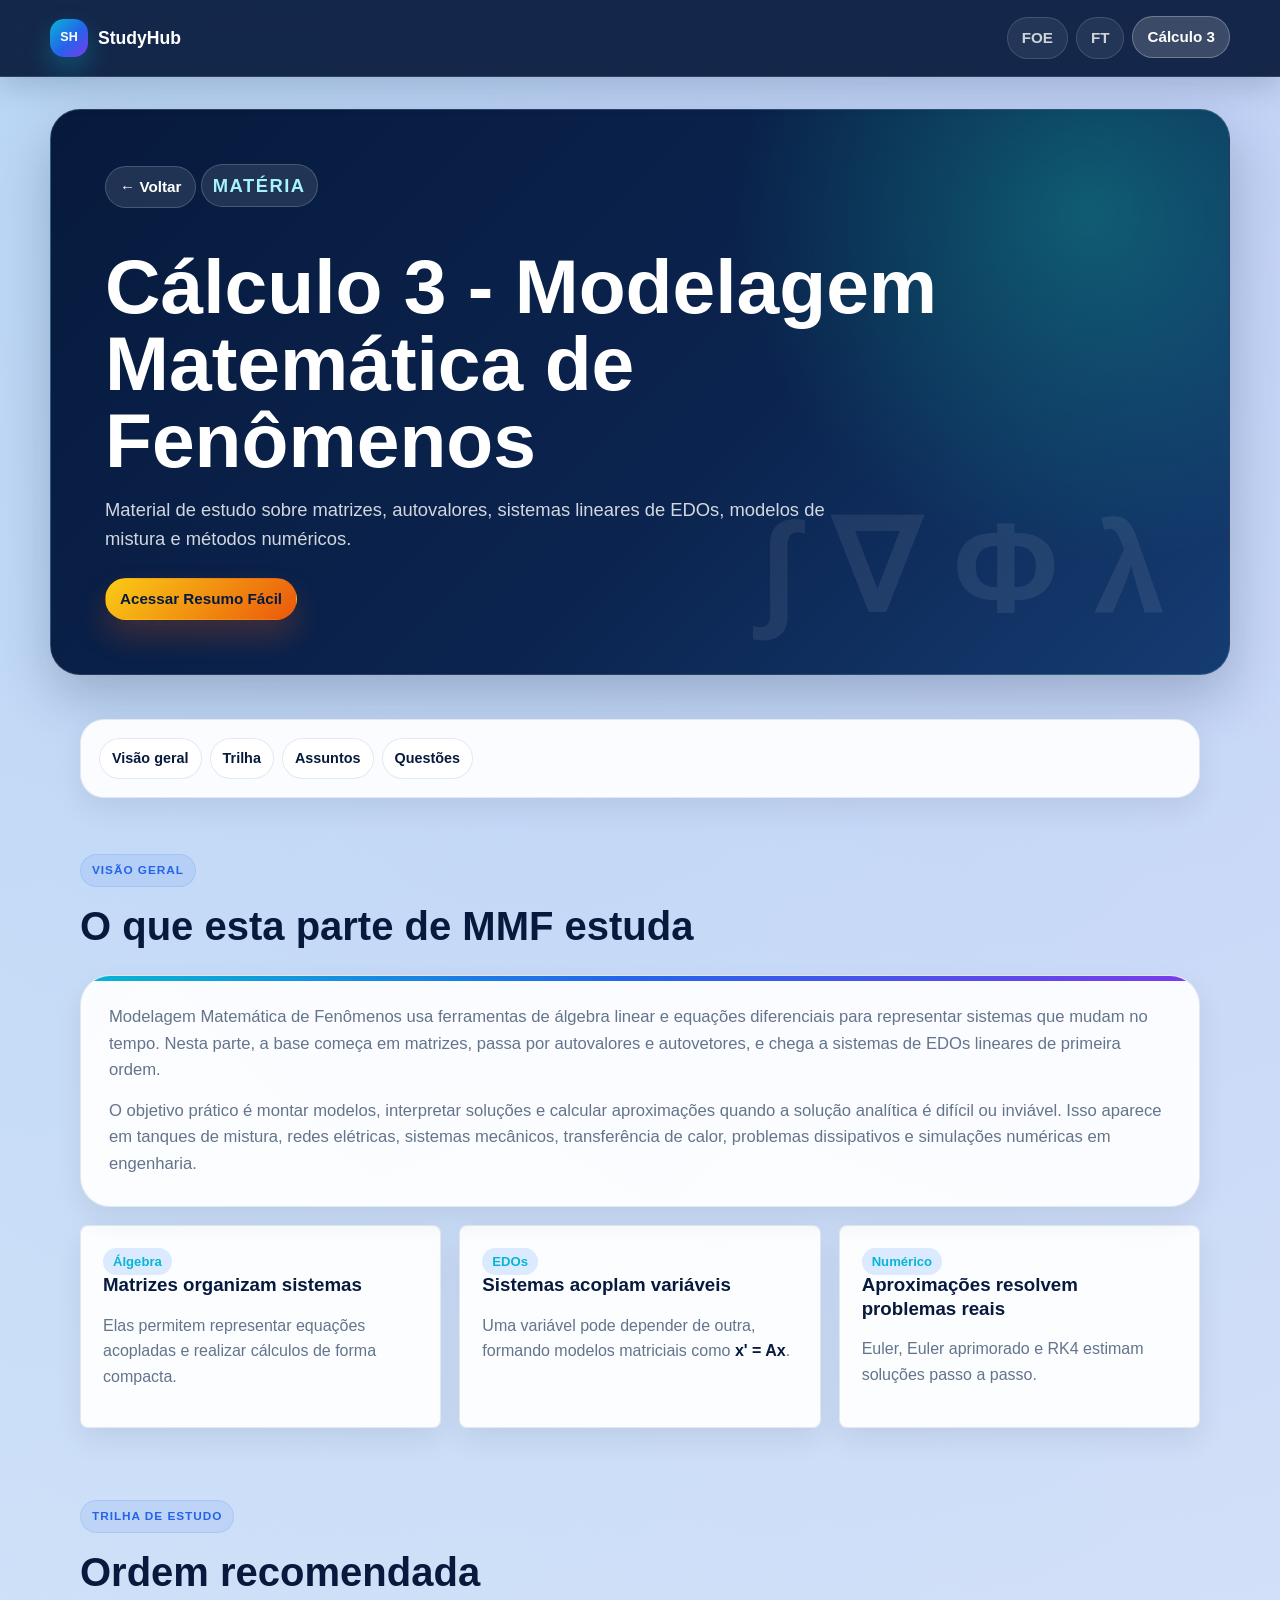
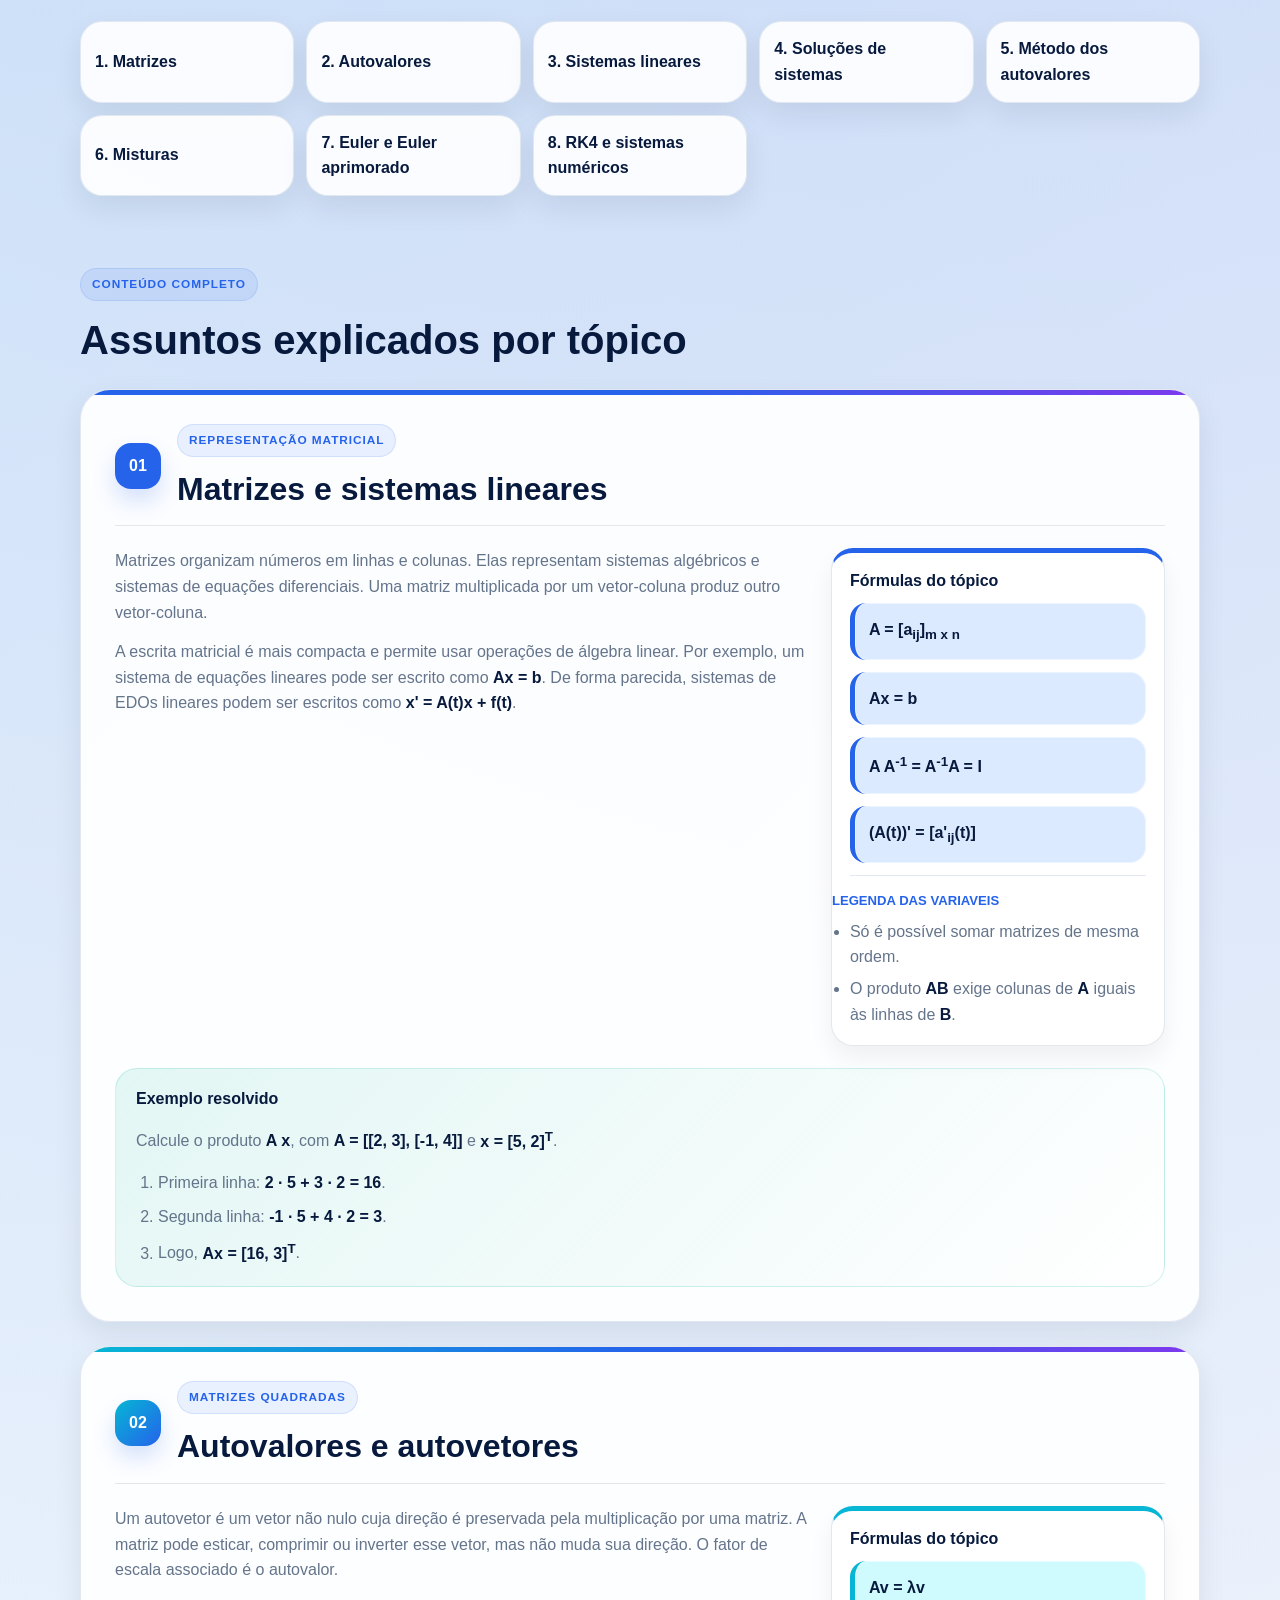
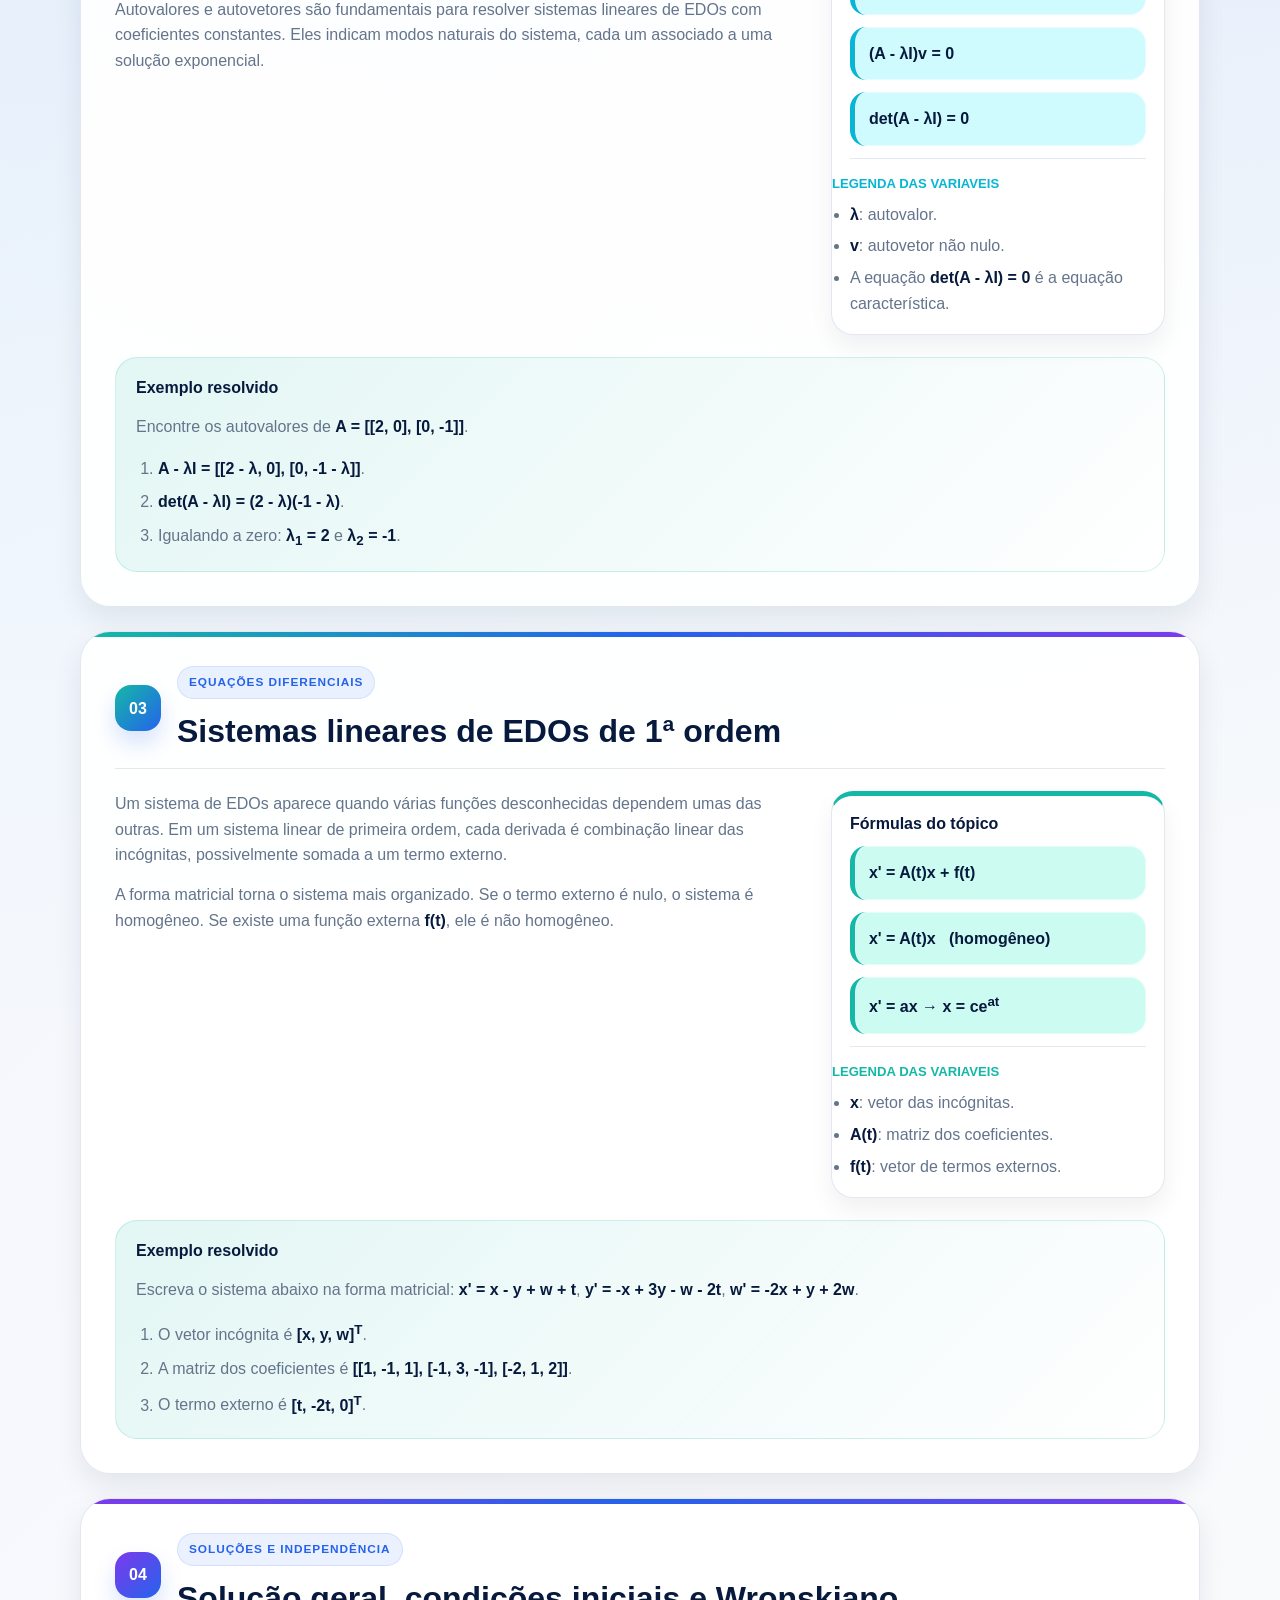
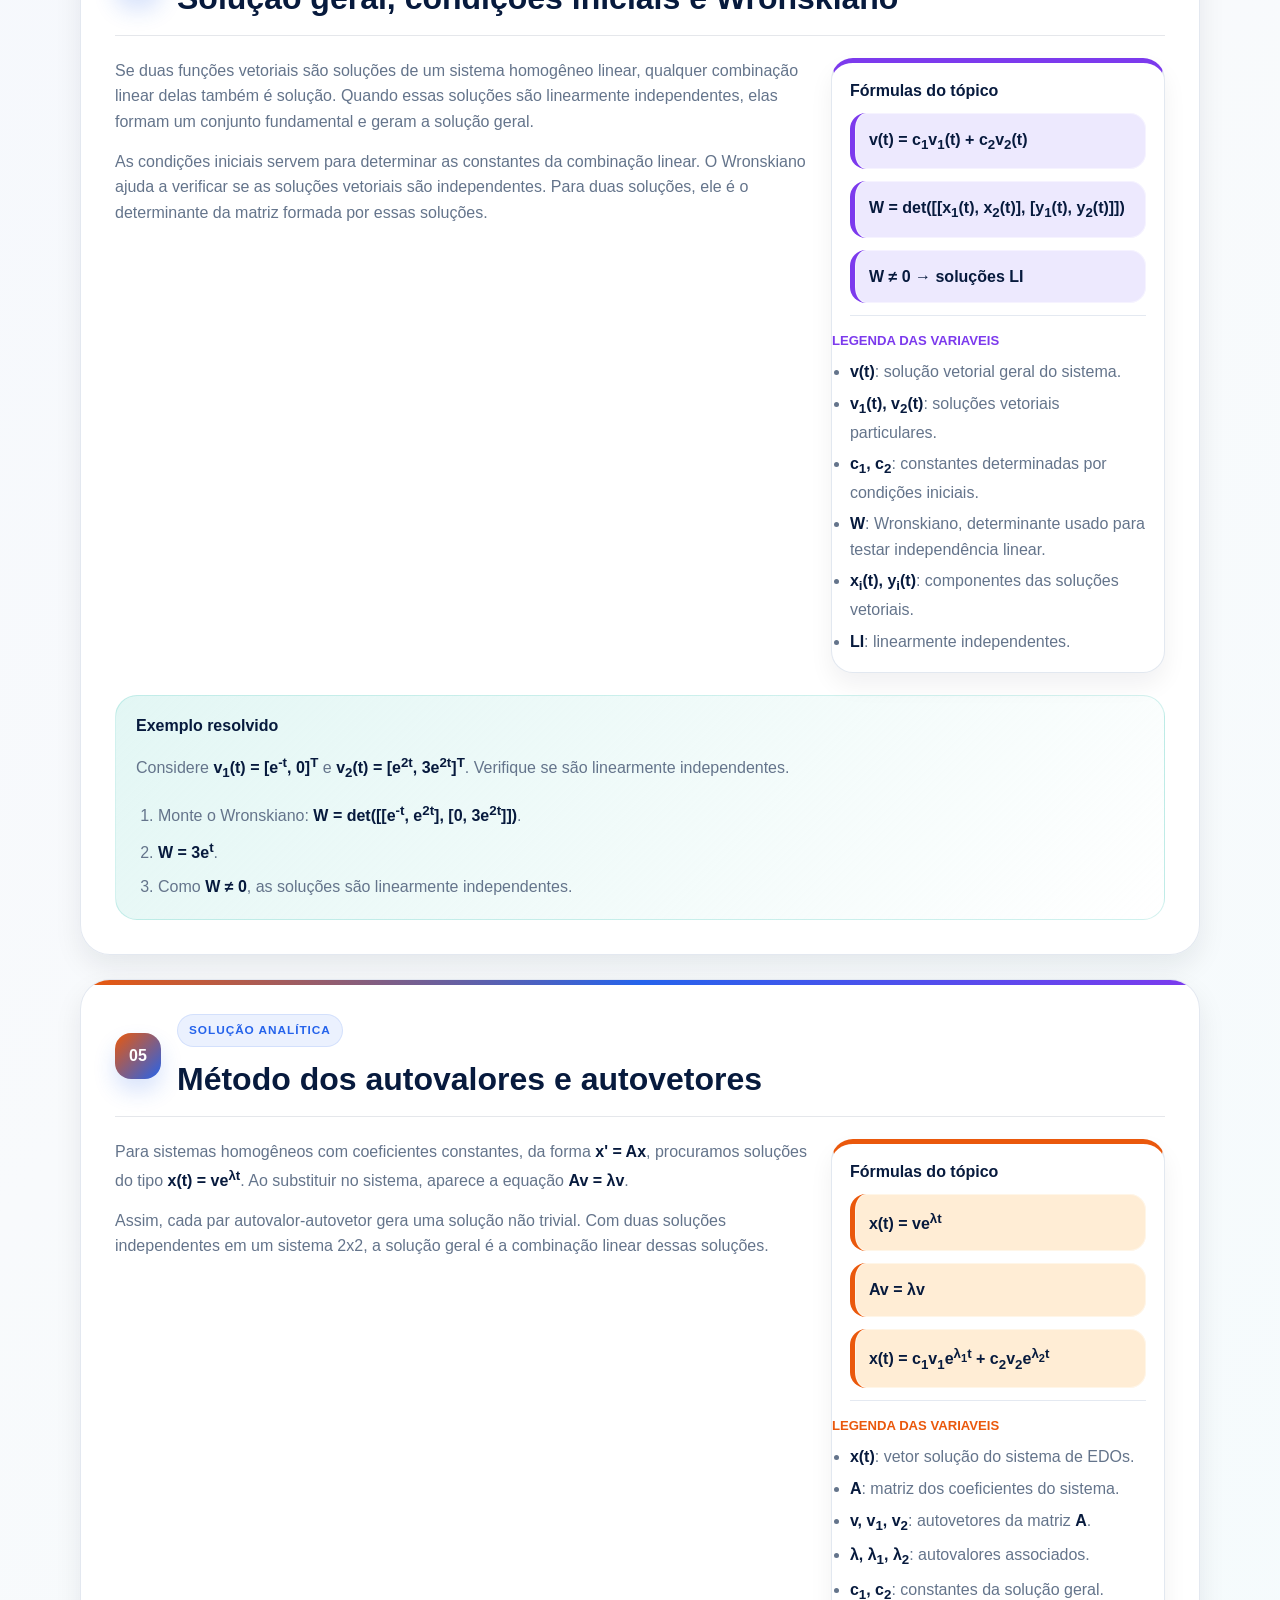
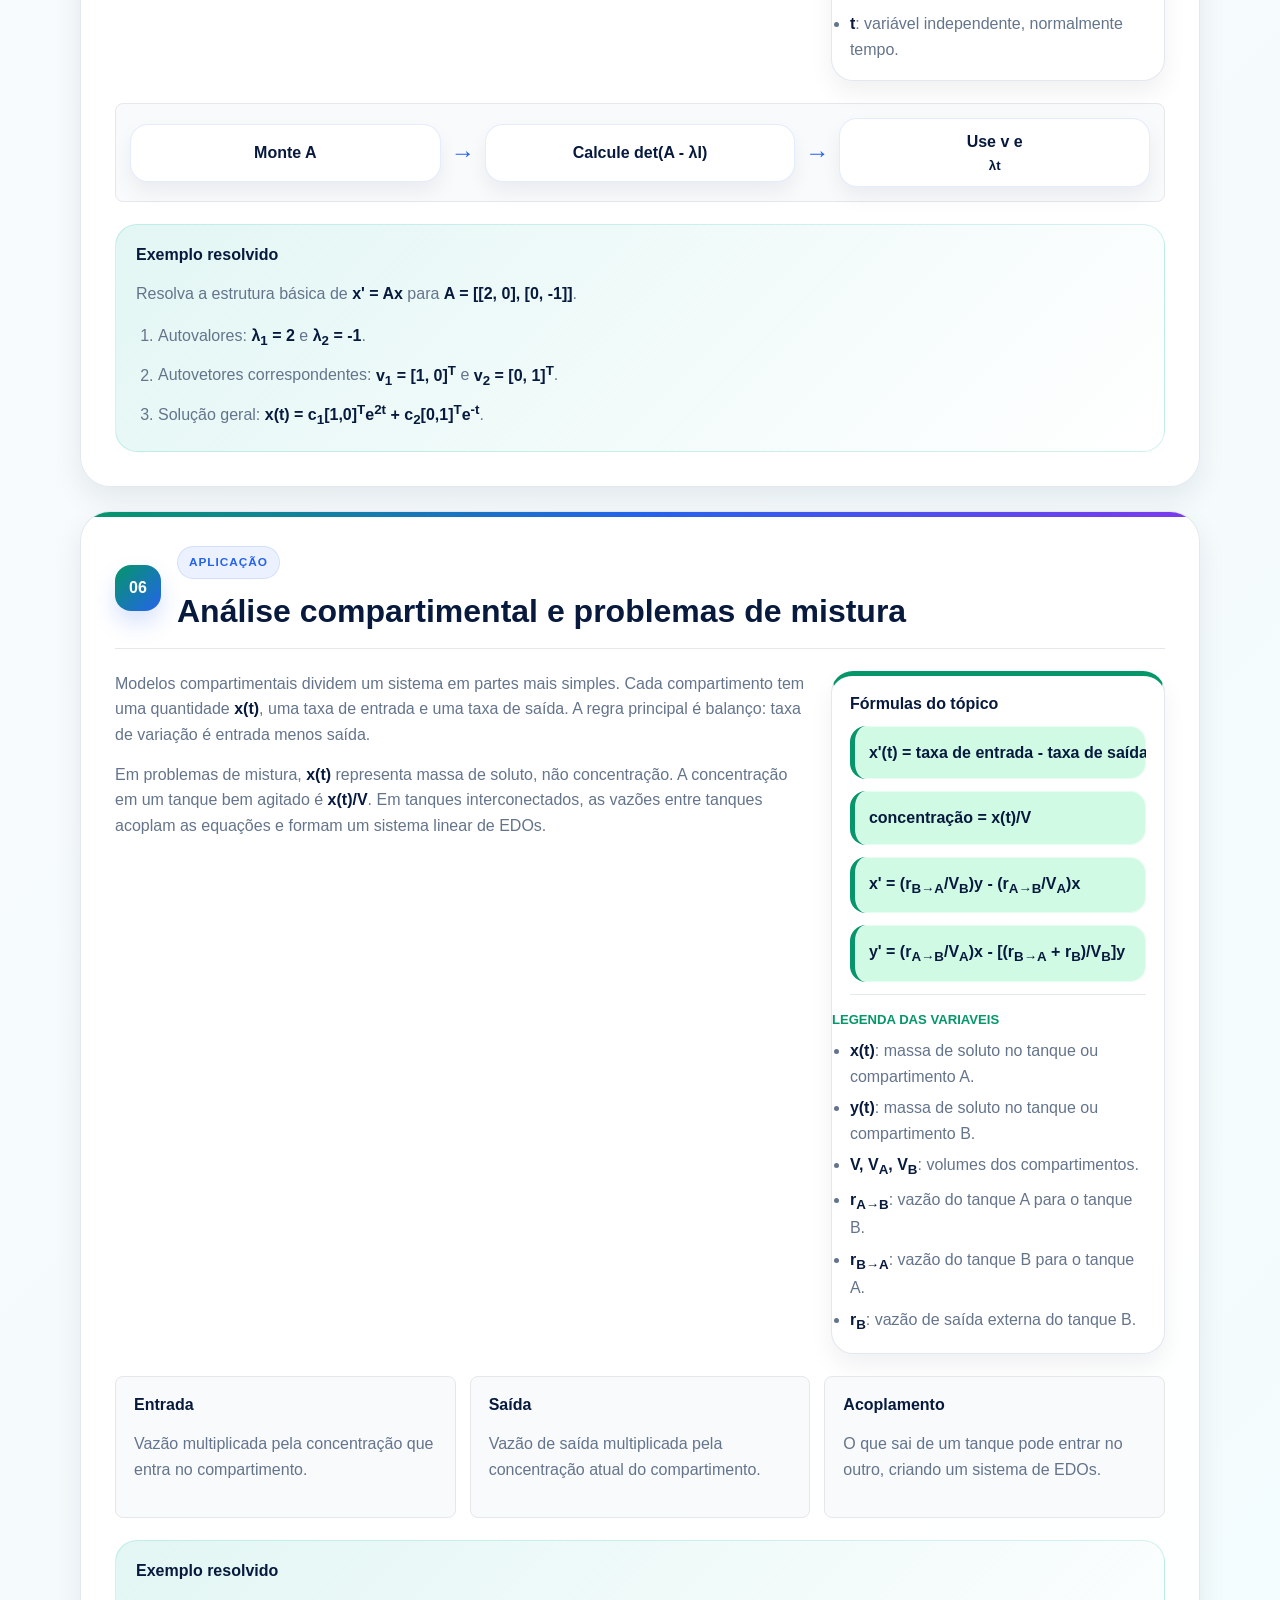
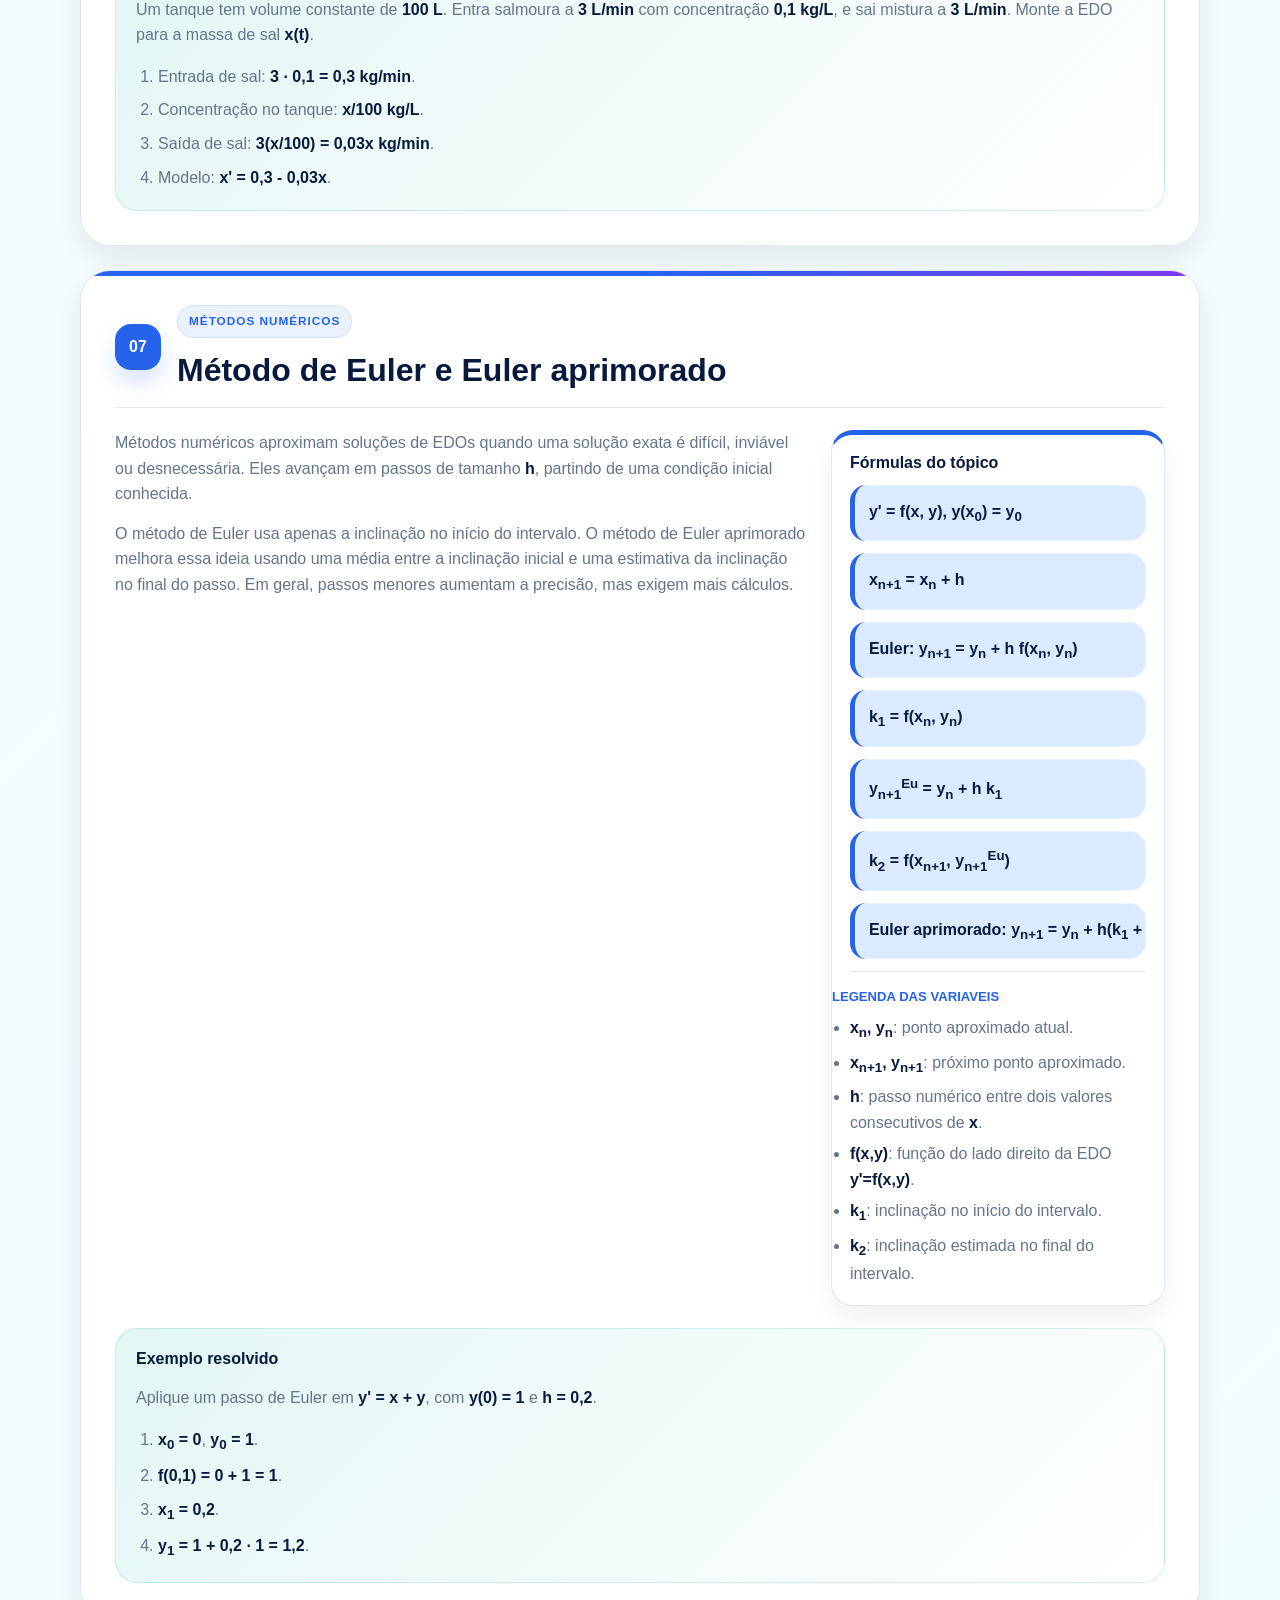
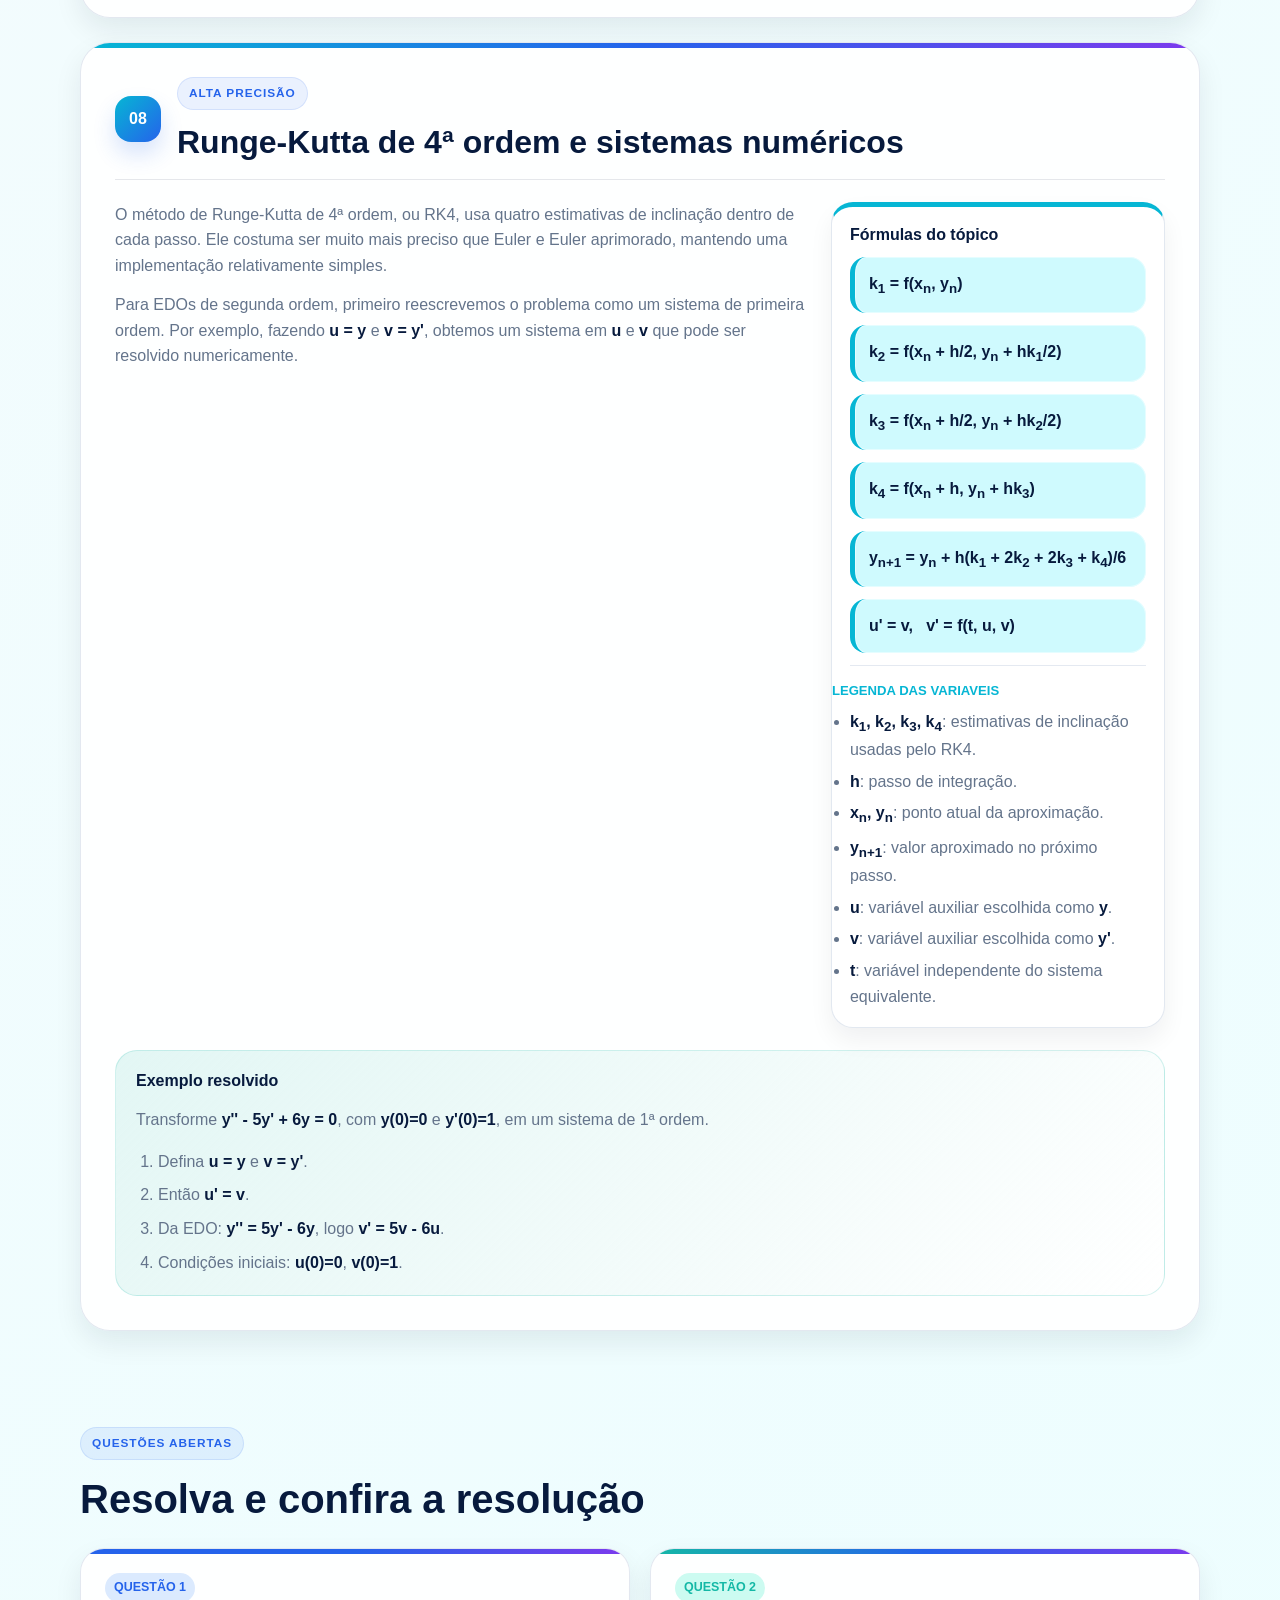
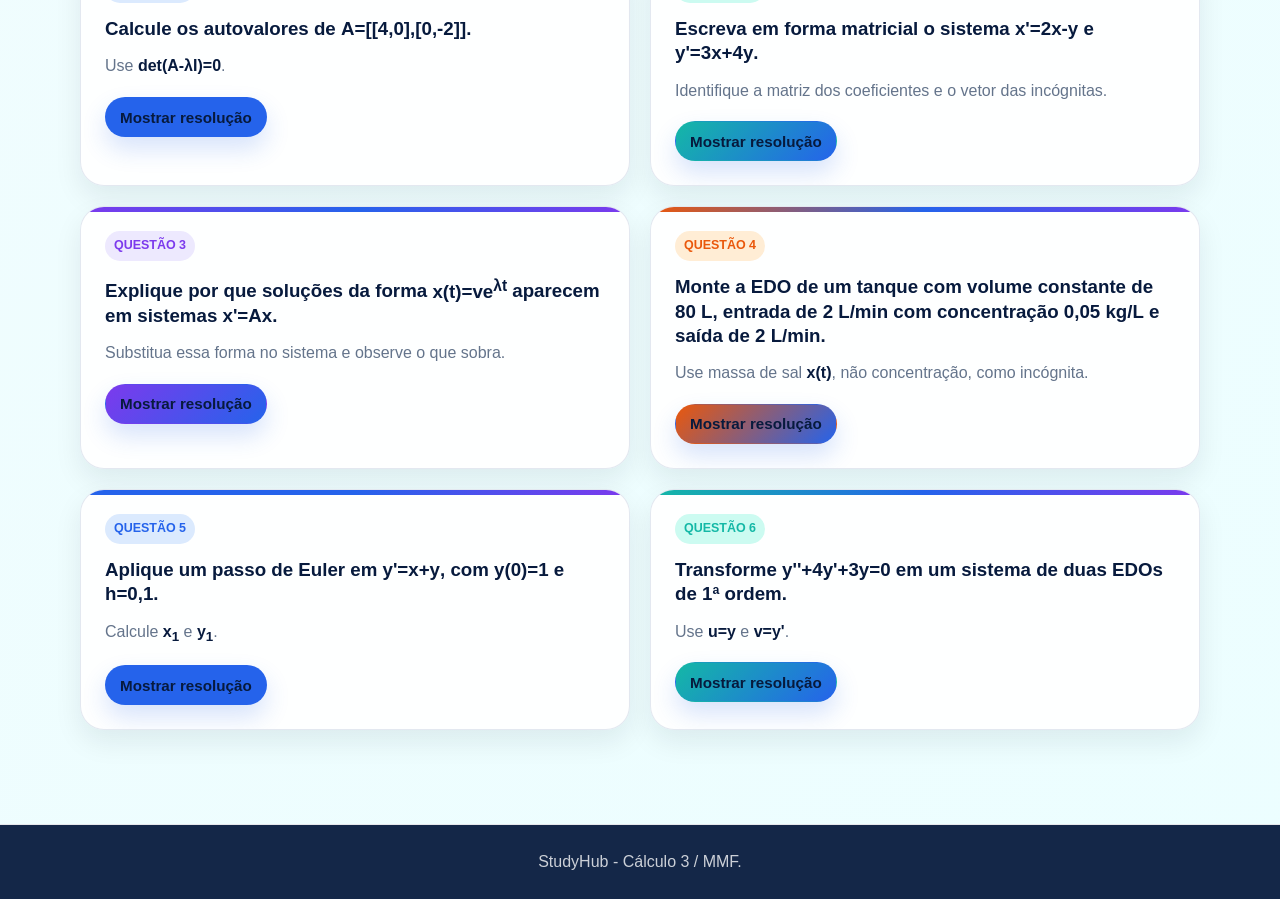
==== commit 6d994f67: "Ajustes em calculo" ====
--- a/materias/calculo3.html
+++ b/materias/calculo3.html
@@ -24,8 +24,8 @@
       <p class="eyebrow">Matéria</p>
       <h1>Cálculo 3 - Modelagem Matemática de Fenômenos</h1>
       <p>
-        Material de estudo sobre transformações lineares, matrizes, autovalores,
-        sistemas lineares de EDOs, modelos de mistura e métodos numéricos.
+        Material de estudo sobre matrizes, autovalores, sistemas lineares de EDOs,
+        modelos de mistura e métodos numéricos.
       </p>
       <div class="page-title-actions" id="resumo-facil">
         <a class="nav-button summary-top-button" href="resumos/calculo3-resumo.html">Acessar Resumo Fácil</a>
@@ -49,8 +49,8 @@
         <p>
           Modelagem Matemática de Fenômenos usa ferramentas de álgebra linear e equações
           diferenciais para representar sistemas que mudam no tempo. Nesta parte, a base
-          começa em transformações lineares e matrizes, passa por autovalores e autovetores,
-          e chega a sistemas de EDOs lineares de primeira ordem.
+          começa em matrizes, passa por autovalores e autovetores, e chega a sistemas de
+          EDOs lineares de primeira ordem.
         </p>
         <p>
           O objetivo prático é montar modelos, interpretar soluções e calcular aproximações
@@ -63,8 +63,8 @@
       <div class="concept-grid">
         <article class="info-card">
           <span class="card-code">Álgebra</span>
-          <h3>Transformações lineares preservam estrutura</h3>
-          <p>Elas levam soma em soma e multiplicação por escalar em multiplicação por escalar.</p>
+          <h3>Matrizes organizam sistemas</h3>
+          <p>Elas permitem representar equações acopladas e realizar cálculos de forma compacta.</p>
         </article>
 
         <article class="info-card">
@@ -88,16 +88,14 @@
       </div>
 
       <div class="learning-path">
-        <a href="#transformacoes">1. Transformações lineares</a>
-        <a href="#nucleo-imagem">2. Núcleo e imagem</a>
-        <a href="#matrizes">3. Matrizes</a>
-        <a href="#autovalores">4. Autovalores</a>
-        <a href="#sistemas-lineares">5. Sistemas lineares</a>
-        <a href="#solucoes-sistemas">6. Soluções de sistemas</a>
-        <a href="#metodo-autovalores">7. Método dos autovalores</a>
-        <a href="#misturas">8. Misturas</a>
-        <a href="#euler">9. Euler e Euler aprimorado</a>
-        <a href="#rk4">10. RK4 e sistemas numéricos</a>
+        <a href="#matrizes">1. Matrizes</a>
+        <a href="#autovalores">2. Autovalores</a>
+        <a href="#sistemas-lineares">3. Sistemas lineares</a>
+        <a href="#solucoes-sistemas">4. Soluções de sistemas</a>
+        <a href="#metodo-autovalores">5. Método dos autovalores</a>
+        <a href="#misturas">6. Misturas</a>
+        <a href="#euler">7. Euler e Euler aprimorado</a>
+        <a href="#rk4">8. RK4 e sistemas numéricos</a>
       </div>
     </section>
 
@@ -107,130 +105,21 @@
         <h2>Assuntos explicados por tópico</h2>
       </div>
 
-      <article class="lesson-topic" id="transformacoes">
+      <article class="lesson-topic" id="matrizes">
         <header class="topic-header">
           <span class="topic-number">01</span>
           <div>
-            <p class="eyebrow">Álgebra linear</p>
-            <h3>Transformações lineares</h3>
+            <p class="eyebrow">Representação matricial</p>
+            <h3>Matrizes e sistemas lineares</h3>
           </div>
         </header>
 
         <div class="topic-content">
           <div class="topic-explanation">
             <p>
-              Uma transformação linear é uma função entre espaços vetoriais que preserva as
-              operações de soma e multiplicação por escalar. Isso significa que transformar
-              uma soma dá o mesmo resultado que somar as transformações, e transformar um
-              múltiplo escalar dá o mesmo resultado que multiplicar a transformação pelo escalar.
-            </p>
-            <p>
-              Essa ideia generaliza funções lineares simples, como <span class="math">f(x) = 5x</span>,
-              para vetores, matrizes, polinômios e funções. Em modelagem, isso é importante
-              porque permite representar relações entre variáveis por matrizes e operadores.
-            </p>
-          </div>
-
-          <aside class="formula-panel">
-            <h4>Fórmulas do tópico</h4>
-            <p class="formula">T(u + v) = T(u) + T(v)</p>
-            <p class="formula">T(kv) = kT(v)</p>
-            <p class="formula">T(au + bv) = aT(u) + bT(v)</p>
-            <ul>
-              <li><span class="math">U</span>: domínio da transformação.</li>
-              <li><span class="math">V</span>: contradomínio da transformação.</li>
-              <li><span class="math">u, v</span>: vetores do domínio.</li>
-              <li><span class="math">a, b, k</span>: escalares reais.</li>
-            </ul>
-          </aside>
-        </div>
-
-        <div class="topic-example">
-          <h4>Exemplo resolvido</h4>
-          <p>
-            Verifique se <span class="math">T(x, y) = (x, 2y, 0)</span>, de
-            <span class="math">R²</span> em <span class="math">R³</span>, é linear.
-          </p>
-          <ol>
-            <li>Considere <span class="math">u = (x<sub>1</sub>, y<sub>1</sub>)</span> e <span class="math">v = (x<sub>2</sub>, y<sub>2</sub>)</span>.</li>
-            <li><span class="math">T(u + v) = (x<sub>1</sub> + x<sub>2</sub>, 2(y<sub>1</sub> + y<sub>2</sub>), 0)</span>.</li>
-            <li>Isso é igual a <span class="math">(x<sub>1</sub>, 2y<sub>1</sub>, 0) + (x<sub>2</sub>, 2y<sub>2</sub>, 0)</span>.</li>
-            <li>Também vale <span class="math">T(ku) = kT(u)</span>. Portanto, <span class="math">T</span> é linear.</li>
-          </ol>
-        </div>
-      </article>
-
-      <article class="lesson-topic" id="nucleo-imagem">
-        <header class="topic-header">
-          <span class="topic-number">02</span>
-          <div>
-            <p class="eyebrow">Estrutura de soluções</p>
-            <h3>Núcleo, imagem e operadores diferenciais</h3>
-          </div>
-        </header>
-
-        <div class="topic-content">
-          <div class="topic-explanation">
-            <p>
-              A imagem de uma transformação linear é o conjunto de todos os vetores que
-              podem aparecer como saída. O núcleo é o conjunto de vetores do domínio que
-              são levados ao vetor zero. Ambos são subespaços vetoriais e ajudam a entender
-              o comportamento da transformação.
-            </p>
-            <p>
-              Em equações diferenciais, o operador derivada é um exemplo importante de
-              operador linear. Uma EDO linear homogênea pode ser escrita como
-              <span class="math">L(y) = 0</span>. O conjunto de soluções é o núcleo do
-              operador diferencial <span class="math">L</span>.
-            </p>
-          </div>
-
-          <aside class="formula-panel">
-            <h4>Fórmulas do tópico</h4>
-            <p class="formula">Im(T) = {v em V | existe u em U com T(u) = v}</p>
-            <p class="formula">ker(T) = {u em U | T(u) = 0}</p>
-            <p class="formula">L = a<sub>n</sub>D<sup>n</sup> + ... + a<sub>1</sub>D + a<sub>0</sub></p>
-            <p class="formula">L(y) = 0</p>
-            <ul>
-              <li><span class="math">T</span>: transformação linear analisada.</li>
-              <li><span class="math">U</span>: domínio; <span class="math">V</span>: contradomínio.</li>
-              <li><span class="math">Im(T)</span>: imagem da transformação, conjunto das saídas possíveis.</li>
-              <li><span class="math">ker(T)</span>: núcleo, conjunto de vetores que viram zero.</li>
-              <li><span class="math">L</span>: operador diferencial linear; <span class="math">D</span>: operador derivada.</li>
-              <li><span class="math">a<sub>n</sub>, ..., a<sub>0</sub></span>: coeficientes constantes do operador.</li>
-            </ul>
-          </aside>
-        </div>
-
-        <div class="topic-example">
-          <h4>Exemplo resolvido</h4>
-          <p>
-            Encontre o núcleo de <span class="math">T(x, y) = (2x, 0, y)</span>.
-          </p>
-          <ol>
-            <li>Para estar no núcleo, precisamos de <span class="math">T(x, y) = (0, 0, 0)</span>.</li>
-            <li>Isso gera <span class="math">2x = 0</span> e <span class="math">y = 0</span>.</li>
-            <li>Logo, <span class="math">x = 0</span> e <span class="math">y = 0</span>.</li>
-            <li>Portanto, <span class="math">ker(T) = {(0, 0)}</span>.</li>
-          </ol>
-        </div>
-      </article>
-
-      <article class="lesson-topic" id="matrizes">
-        <header class="topic-header">
-          <span class="topic-number">03</span>
-          <div>
-            <p class="eyebrow">Representação matricial</p>
-            <h3>Matrizes e sistemas lineares</h3>
-          </div>
-        </header>
-
-        <div class="topic-content">
-          <div class="topic-explanation">
-            <p>
-              Matrizes organizam números em linhas e colunas. Elas representam transformações
-              lineares, sistemas algébricos e sistemas de equações diferenciais. Uma matriz
-              multiplicada por um vetor-coluna produz outro vetor-coluna.
+              Matrizes organizam números em linhas e colunas. Elas representam sistemas
+              algébricos e sistemas de equações diferenciais. Uma matriz multiplicada por
+              um vetor-coluna produz outro vetor-coluna.
             </p>
             <p>
               A escrita matricial é mais compacta e permite usar operações de álgebra linear.
@@ -271,7 +160,7 @@
 
       <article class="lesson-topic" id="autovalores">
         <header class="topic-header">
-          <span class="topic-number">04</span>
+          <span class="topic-number">02</span>
           <div>
             <p class="eyebrow">Matrizes quadradas</p>
             <h3>Autovalores e autovetores</h3>
@@ -321,7 +210,7 @@
 
       <article class="lesson-topic" id="sistemas-lineares">
         <header class="topic-header">
-          <span class="topic-number">05</span>
+          <span class="topic-number">03</span>
           <div>
             <p class="eyebrow">Equações diferenciais</p>
             <h3>Sistemas lineares de EDOs de 1ª ordem</h3>
@@ -373,7 +262,7 @@
 
       <article class="lesson-topic" id="solucoes-sistemas">
         <header class="topic-header">
-          <span class="topic-number">06</span>
+          <span class="topic-number">04</span>
           <div>
             <p class="eyebrow">Soluções e independência</p>
             <h3>Solução geral, condições iniciais e Wronskiano</h3>
@@ -427,7 +316,7 @@
 
       <article class="lesson-topic" id="metodo-autovalores">
         <header class="topic-header">
-          <span class="topic-number">07</span>
+          <span class="topic-number">05</span>
           <div>
             <p class="eyebrow">Solução analítica</p>
             <h3>Método dos autovalores e autovetores</h3>
@@ -489,7 +378,7 @@
 
       <article class="lesson-topic" id="misturas">
         <header class="topic-header">
-          <span class="topic-number">08</span>
+          <span class="topic-number">06</span>
           <div>
             <p class="eyebrow">Aplicação</p>
             <h3>Análise compartimental e problemas de mistura</h3>
@@ -563,7 +452,7 @@
 
       <article class="lesson-topic" id="euler">
         <header class="topic-header">
-          <span class="topic-number">09</span>
+          <span class="topic-number">07</span>
           <div>
             <p class="eyebrow">Métodos numéricos</p>
             <h3>Método de Euler e Euler aprimorado</h3>
@@ -622,7 +511,7 @@
 
       <article class="lesson-topic" id="rk4">
         <header class="topic-header">
-          <span class="topic-number">10</span>
+          <span class="topic-number">08</span>
           <div>
             <p class="eyebrow">Alta precisão</p>
             <h3>Runge-Kutta de 4ª ordem e sistemas numéricos</h3>
@@ -689,28 +578,6 @@
       <div class="open-question-list">
         <article class="open-question-card">
           <div class="question-meta">Questão 1</div>
-          <h3>Explique como verificar se uma transformação <span class="math">T</span> é linear.</h3>
-          <p class="question-hint">Use as propriedades de soma e multiplicação por escalar.</p>
-          <button class="nav-button solution-toggle" type="button" data-solution-toggle aria-expanded="false">Mostrar resolução</button>
-          <div class="solution-panel" hidden>
-            <h4>Resolução comentada</h4>
-            <p>É necessário verificar se <span class="math">T(u+v)=T(u)+T(v)</span> e <span class="math">T(kv)=kT(v)</span> para vetores do domínio e escalares reais. Uma forma equivalente é testar <span class="math">T(au+bv)=aT(u)+bT(v)</span>.</p>
-          </div>
-        </article>
-
-        <article class="open-question-card">
-          <div class="question-meta">Questão 2</div>
-          <h3>Encontre o núcleo de <span class="math">T(x,y)=(x-y,2x-2y)</span>.</h3>
-          <p class="question-hint">No núcleo, a transformação deve resultar no vetor zero.</p>
-          <button class="nav-button solution-toggle" type="button" data-solution-toggle aria-expanded="false">Mostrar resolução</button>
-          <div class="solution-panel" hidden>
-            <h4>Resolução comentada</h4>
-            <p>Precisamos de <span class="math">x-y=0</span> e <span class="math">2x-2y=0</span>. As duas equações dizem a mesma coisa: <span class="math">x=y</span>. Portanto, <span class="math">ker(T)={(t,t) | t em R}</span>.</p>
-          </div>
-        </article>
-
-        <article class="open-question-card">
-          <div class="question-meta">Questão 3</div>
           <h3>Calcule os autovalores de <span class="math">A=[[4,0],[0,-2]]</span>.</h3>
           <p class="question-hint">Use <span class="math">det(A-&lambda;I)=0</span>.</p>
           <button class="nav-button solution-toggle" type="button" data-solution-toggle aria-expanded="false">Mostrar resolução</button>
@@ -721,7 +588,7 @@
         </article>
 
         <article class="open-question-card">
-          <div class="question-meta">Questão 4</div>
+          <div class="question-meta">Questão 2</div>
           <h3>Escreva em forma matricial o sistema <span class="math">x'=2x-y</span> e <span class="math">y'=3x+4y</span>.</h3>
           <p class="question-hint">Identifique a matriz dos coeficientes e o vetor das incógnitas.</p>
           <button class="nav-button solution-toggle" type="button" data-solution-toggle aria-expanded="false">Mostrar resolução</button>
@@ -732,7 +599,7 @@
         </article>
 
         <article class="open-question-card">
-          <div class="question-meta">Questão 5</div>
+          <div class="question-meta">Questão 3</div>
           <h3>Explique por que soluções da forma <span class="math">x(t)=ve<sup>&lambda;t</sup></span> aparecem em sistemas <span class="math">x'=Ax</span>.</h3>
           <p class="question-hint">Substitua essa forma no sistema e observe o que sobra.</p>
           <button class="nav-button solution-toggle" type="button" data-solution-toggle aria-expanded="false">Mostrar resolução</button>
@@ -743,7 +610,7 @@
         </article>
 
         <article class="open-question-card">
-          <div class="question-meta">Questão 6</div>
+          <div class="question-meta">Questão 4</div>
           <h3>Monte a EDO de um tanque com volume constante de <span class="math">80 L</span>, entrada de <span class="math">2 L/min</span> com concentração <span class="math">0,05 kg/L</span> e saída de <span class="math">2 L/min</span>.</h3>
           <p class="question-hint">Use massa de sal <span class="math">x(t)</span>, não concentração, como incógnita.</p>
           <button class="nav-button solution-toggle" type="button" data-solution-toggle aria-expanded="false">Mostrar resolução</button>
@@ -754,7 +621,7 @@
         </article>
 
         <article class="open-question-card">
-          <div class="question-meta">Questão 7</div>
+          <div class="question-meta">Questão 5</div>
           <h3>Aplique um passo de Euler em <span class="math">y'=x+y</span>, com <span class="math">y(0)=1</span> e <span class="math">h=0,1</span>.</h3>
           <p class="question-hint">Calcule <span class="math">x<sub>1</sub></span> e <span class="math">y<sub>1</sub></span>.</p>
           <button class="nav-button solution-toggle" type="button" data-solution-toggle aria-expanded="false">Mostrar resolução</button>
@@ -765,7 +632,7 @@
         </article>
 
         <article class="open-question-card">
-          <div class="question-meta">Questão 8</div>
+          <div class="question-meta">Questão 6</div>
           <h3>Transforme <span class="math">y''+4y'+3y=0</span> em um sistema de duas EDOs de 1ª ordem.</h3>
           <p class="question-hint">Use <span class="math">u=y</span> e <span class="math">v=y'</span>.</p>
           <button class="nav-button solution-toggle" type="button" data-solution-toggle aria-expanded="false">Mostrar resolução</button>
@@ -782,50 +649,8 @@
           <button class="nav-button" type="button" data-quiz-reset>Recomeçar</button>
         </div>
 
-        <article class="quiz-card" data-correct="b">
-          <h3>1. Para uma transformação ser linear, ela deve preservar:</h3>
-          <div class="quiz-options">
-            <button type="button" data-option="a">apenas o domínio da função.</button>
-            <button type="button" data-option="b">soma vetorial e multiplicação por escalar.</button>
-            <button type="button" data-option="c">somente produtos entre matrizes.</button>
-            <button type="button" data-option="d">apenas valores positivos.</button>
-          </div>
-          <div class="quiz-feedback" hidden>
-            <p class="feedback-title" data-feedback-title></p>
-            <p><strong>Resolução:</strong> a definição de transformação linear exige <span class="math">T(u+v)=T(u)+T(v)</span> e <span class="math">T(kv)=kT(v)</span>.</p>
-          </div>
-        </article>
-
-        <article class="quiz-card" data-correct="c">
-          <h3>2. Qual das aplicações abaixo não é linear?</h3>
-          <div class="quiz-options">
-            <button type="button" data-option="a">T(x,y) = (x, 2y, 0)</button>
-            <button type="button" data-option="b">D(f) = f'</button>
-            <button type="button" data-option="c">T(x) = x²</button>
-            <button type="button" data-option="d">T(x,y) = (3x - y)</button>
-          </div>
-          <div class="quiz-feedback" hidden>
-            <p class="feedback-title" data-feedback-title></p>
-            <p><strong>Resolução:</strong> <span class="math">T(x)=x²</span> não preserva multiplicação por escalar, pois <span class="math">T(kx)=k²x²</span>, enquanto <span class="math">kT(x)=kx²</span>.</p>
-          </div>
-        </article>
-
-        <article class="quiz-card" data-correct="a">
-          <h3>3. O núcleo de uma transformação linear é o conjunto dos vetores que:</h3>
-          <div class="quiz-options">
-            <button type="button" data-option="a">são levados ao vetor zero.</button>
-            <button type="button" data-option="b">formam apenas a diagonal principal.</button>
-            <button type="button" data-option="c">não pertencem ao domínio.</button>
-            <button type="button" data-option="d">são sempre autovalores.</button>
-          </div>
-          <div class="quiz-feedback" hidden>
-            <p class="feedback-title" data-feedback-title></p>
-            <p><strong>Resolução:</strong> por definição, <span class="math">ker(T) = {u | T(u)=0}</span>. Ele é um subespaço do domínio.</p>
-          </div>
-        </article>
-
         <article class="quiz-card" data-correct="d">
-          <h3>4. Os autovalores de uma matriz <span class="math">A</span> são encontrados por:</h3>
+          <h3>1. Os autovalores de uma matriz <span class="math">A</span> são encontrados por:</h3>
           <div class="quiz-options">
             <button type="button" data-option="a">A + I = 0</button>
             <button type="button" data-option="b">Ax = b</button>
@@ -839,7 +664,7 @@
         </article>
 
         <article class="quiz-card" data-correct="b">
-          <h3>5. Para <span class="math">A = [[3,0],[0,5]]</span>, os autovalores são:</h3>
+          <h3>2. Para <span class="math">A = [[3,0],[0,5]]</span>, os autovalores são:</h3>
           <div class="quiz-options">
             <button type="button" data-option="a">0 e 1</button>
             <button type="button" data-option="b">3 e 5</button>
@@ -853,7 +678,7 @@
         </article>
 
         <article class="quiz-card" data-correct="c">
-          <h3>6. Um sistema linear homogêneo de 1ª ordem com coeficientes constantes pode ser escrito como:</h3>
+          <h3>3. Um sistema linear homogêneo de 1ª ordem com coeficientes constantes pode ser escrito como:</h3>
           <div class="quiz-options">
             <button type="button" data-option="a">Ax = b</button>
             <button type="button" data-option="b">y = mx + b</button>
@@ -867,7 +692,7 @@
         </article>
 
         <article class="quiz-card" data-correct="a">
-          <h3>7. No método dos autovalores para <span class="math">x'=Ax</span>, uma solução não trivial tem a forma:</h3>
+          <h3>4. No método dos autovalores para <span class="math">x'=Ax</span>, uma solução não trivial tem a forma:</h3>
           <div class="quiz-options">
             <button type="button" data-option="a">x(t) = ve<sup>&lambda;t</sup></button>
             <button type="button" data-option="b">x(t) = v + &lambda;t²</button>
@@ -881,7 +706,7 @@
         </article>
 
         <article class="quiz-card" data-correct="d">
-          <h3>8. Em um problema de mistura, se um tanque tem massa de sal <span class="math">x(t)</span> e volume <span class="math">V</span>, a concentração é:</h3>
+          <h3>5. Em um problema de mistura, se um tanque tem massa de sal <span class="math">x(t)</span> e volume <span class="math">V</span>, a concentração é:</h3>
           <div class="quiz-options">
             <button type="button" data-option="a">V/x(t)</button>
             <button type="button" data-option="b">x'(t)V</button>
@@ -895,7 +720,7 @@
         </article>
 
         <article class="quiz-card" data-correct="b">
-          <h3>9. No método de Euler para <span class="math">y'=f(x,y)</span>, a fórmula básica é:</h3>
+          <h3>6. No método de Euler para <span class="math">y'=f(x,y)</span>, a fórmula básica é:</h3>
           <div class="quiz-options">
             <button type="button" data-option="a">y<sub>n+1</sub> = y<sub>n</sub> - h/f(x<sub>n</sub>,y<sub>n</sub>)</button>
             <button type="button" data-option="b">y<sub>n+1</sub> = y<sub>n</sub> + h f(x<sub>n</sub>,y<sub>n</sub>)</button>
@@ -909,7 +734,7 @@
         </article>
 
         <article class="quiz-card" data-correct="c">
-          <h3>10. Sobre o RK4, a afirmação correta é:</h3>
+          <h3>7. Sobre o RK4, a afirmação correta é:</h3>
           <div class="quiz-options">
             <button type="button" data-option="a">usa apenas a inclinação inicial, como Euler simples.</button>
             <button type="button" data-option="b">não pode ser usado em engenharia.</button>
--- a/assets/css/style.css
+++ b/assets/css/style.css
@@ -1358,6 +1358,19 @@
   box-shadow: 0 18px 34px rgba(255, 255, 255, 0.16);
 }
 
+.page-title .exercise-top-button {
+  margin-bottom: 0;
+  border-color: rgba(255, 255, 255, 0.18);
+  background: rgba(255, 255, 255, 0.14);
+  color: #ffffff;
+}
+
+.page-title .exercise-top-button:hover {
+  border-color: transparent;
+  background: #ffffff;
+  color: var(--navy);
+}
+
 .section-heading {
   margin-bottom: 26px;
 }
@@ -1769,9 +1782,14 @@
   }
 }
 
-.how-section,
+.how-section {
+  padding-bottom: 72px;
+}
+
 .search-section {
-  padding-bottom: 72px;
+  position: relative;
+  z-index: 6;
+  padding: 18px 0 52px;
 }
 
 .section-heading > p:not(.eyebrow) {
@@ -1862,7 +1880,7 @@
 
 .search-panel {
   position: relative;
-  overflow: hidden;
+  overflow: visible;
   padding: clamp(22px, 4vw, 34px);
   border: 1px solid rgba(226, 232, 240, 0.96);
   border-radius: var(--radius-lg);
@@ -1919,10 +1937,19 @@
 }
 
 .search-results {
+  position: absolute;
+  top: calc(100% + 12px);
+  left: clamp(22px, 4vw, 34px);
+  right: clamp(22px, 4vw, 34px);
+  z-index: 30;
   display: grid;
   grid-template-columns: repeat(2, minmax(0, 1fr));
   gap: 16px;
-  margin-top: 20px;
+  max-height: min(560px, 68vh);
+  margin-top: 0;
+  overflow-y: auto;
+  overscroll-behavior: contain;
+  border-radius: 24px;
 }
 
 .search-result-card,
@@ -2262,3 +2289,1543 @@
     grid-template-columns: 1fr;
   }
 }
+
+.exercise-page .page-title {
+  background:
+    radial-gradient(circle at 86% 18%, rgba(20, 184, 166, 0.28), transparent 28%),
+    radial-gradient(circle at 12% 92%, rgba(250, 204, 21, 0.16), transparent 30%),
+    linear-gradient(135deg, var(--navy) 0%, var(--navy-2) 58%, #153c72 100%);
+}
+
+.exercise-list {
+  display: grid;
+  gap: 20px;
+}
+
+.exercise-card {
+  position: relative;
+  overflow: hidden;
+  padding: clamp(22px, 4vw, 30px);
+  border: 1px solid rgba(226, 232, 240, 0.96);
+  border-radius: 24px;
+  background: rgba(255, 255, 255, 0.94);
+  box-shadow: var(--shadow-soft);
+}
+
+.exercise-card::before {
+  content: "";
+  position: absolute;
+  top: 0;
+  left: 0;
+  right: 0;
+  height: 5px;
+  background: linear-gradient(90deg, var(--accent), var(--blue), var(--purple));
+}
+
+.exercise-card:nth-child(5n + 1) {
+  --accent: var(--blue);
+  --soft: #dbeafe;
+}
+
+.exercise-card:nth-child(5n + 2) {
+  --accent: var(--cyan);
+  --soft: #cffafe;
+}
+
+.exercise-card:nth-child(5n + 3) {
+  --accent: var(--teal);
+  --soft: #ccfbf1;
+}
+
+.exercise-card:nth-child(5n + 4) {
+  --accent: var(--purple);
+  --soft: #ede9fe;
+}
+
+.exercise-card:nth-child(5n) {
+  --accent: var(--orange);
+  --soft: #ffedd5;
+}
+
+.exercise-card h3 {
+  margin: 0 0 16px;
+  color: var(--navy);
+  font-size: clamp(1.08rem, 2.4vw, 1.32rem);
+  line-height: 1.35;
+}
+
+.formula-strip {
+  display: flex;
+  align-items: center;
+  gap: 8px;
+  flex-wrap: wrap;
+  margin: 0 0 16px;
+}
+
+.formula-strip span {
+  display: inline-flex;
+  min-height: 32px;
+  align-items: center;
+  padding: 6px 10px;
+  border-radius: 999px;
+  background: var(--soft);
+  color: var(--navy);
+  font-size: 0.88rem;
+  font-weight: 800;
+}
+
+.solution-steps {
+  display: grid;
+  gap: 10px;
+  margin: 0 0 16px;
+  padding-left: 22px;
+  color: var(--muted);
+}
+
+.solution-steps li::marker {
+  color: var(--accent);
+  font-weight: 900;
+}
+
+.problem-visual {
+  display: grid;
+  align-items: center;
+  gap: 14px;
+  margin: 18px 0;
+  padding: 18px;
+  border: 1px solid rgba(226, 232, 240, 0.98);
+  border-radius: 22px;
+  background:
+    linear-gradient(135deg, rgba(239, 246, 255, 0.92), rgba(255, 255, 255, 0.86)),
+    #ffffff;
+}
+
+.heat-flow-visual,
+.composite-wall-visual {
+  grid-template-columns: minmax(92px, 0.75fr) minmax(220px, 1.3fr) minmax(92px, 0.75fr);
+}
+
+.thermal-side,
+.reservoir,
+.fixture,
+.comparison-card {
+  min-height: 88px;
+  display: grid;
+  place-items: center;
+  padding: 12px;
+  border: 1px solid rgba(226, 232, 240, 0.98);
+  border-radius: 18px;
+  background: #ffffff;
+  color: var(--navy);
+  font-weight: 800;
+  text-align: center;
+  box-shadow: 0 10px 20px rgba(15, 23, 42, 0.05);
+}
+
+.thermal-side.hot {
+  border-color: rgba(249, 115, 22, 0.32);
+  background: #fff7ed;
+}
+
+.thermal-side.cold {
+  border-color: rgba(6, 182, 212, 0.28);
+  background: #ecfeff;
+}
+
+.thermal-stack {
+  position: relative;
+  min-height: 128px;
+  display: flex;
+  align-items: stretch;
+  justify-content: center;
+  overflow: hidden;
+  border: 1px solid rgba(148, 163, 184, 0.35);
+  border-radius: 18px;
+  background:
+    linear-gradient(90deg, rgba(249, 115, 22, 0.18), transparent 24%, transparent 76%, rgba(6, 182, 212, 0.16)),
+    #ffffff;
+}
+
+.thermal-stack::before,
+.composite-wall::before,
+.building-wall::before {
+  content: "q";
+  position: absolute;
+  right: 14px;
+  top: 12px;
+  color: var(--accent);
+  font-weight: 900;
+}
+
+.thermal-stack::after,
+.composite-wall::after,
+.building-wall::after {
+  content: "";
+  position: absolute;
+  right: 14px;
+  top: 40px;
+  width: 56px;
+  height: 3px;
+  border-radius: 999px;
+  background: var(--accent);
+  box-shadow: 10px 0 0 var(--accent);
+}
+
+.thermal-layer {
+  min-width: 76px;
+  display: grid;
+  place-items: center;
+  padding: 12px 10px;
+  border-right: 1px solid rgba(148, 163, 184, 0.32);
+  color: var(--navy);
+  font-size: 0.86rem;
+  font-weight: 800;
+  text-align: center;
+}
+
+.thermal-layer:last-child {
+  border-right: 0;
+}
+
+.thermal-layer.paper {
+  min-width: 44px;
+  background: #fef3c7;
+}
+
+.thermal-layer.masonry {
+  background: #e2e8f0;
+}
+
+.thermal-layer.insulation {
+  min-width: 150px;
+  background: #ccfbf1;
+}
+
+.thermal-layer.metal {
+  min-width: 42px;
+  background: #dbeafe;
+}
+
+.thermal-layer.glass {
+  min-width: 150px;
+  background: #e0f2fe;
+}
+
+.interface-label {
+  position: absolute;
+  top: 50%;
+  left: 50%;
+  z-index: 1;
+  translate: -50% -50%;
+  padding: 7px 10px;
+  border-radius: 999px;
+  background: var(--navy);
+  color: #ffffff;
+  font-size: 0.78rem;
+  font-weight: 900;
+}
+
+.comparison-visual {
+  grid-template-columns: minmax(160px, 1fr) auto minmax(160px, 1fr);
+}
+
+.comparison-card {
+  gap: 4px;
+  align-content: center;
+}
+
+.comparison-card.accent {
+  border-color: rgba(20, 184, 166, 0.28);
+  background: #ecfdf5;
+}
+
+.pipe-visual {
+  grid-template-columns: minmax(130px, 0.7fr) minmax(220px, 1.6fr) minmax(130px, 0.7fr);
+}
+
+.reservoir {
+  min-height: 112px;
+  border-color: rgba(6, 182, 212, 0.3);
+  background:
+    linear-gradient(to top, rgba(6, 182, 212, 0.24) 0 58%, transparent 58%),
+    #ffffff;
+}
+
+.reservoir.tall {
+  min-height: 150px;
+}
+
+.pipe-route {
+  position: relative;
+  display: flex;
+  align-items: center;
+  justify-content: center;
+  gap: 8px;
+  flex-wrap: wrap;
+  min-height: 120px;
+  padding: 18px;
+  border: 1px dashed rgba(29, 78, 216, 0.35);
+  border-radius: 18px;
+  background: rgba(255, 255, 255, 0.82);
+}
+
+.pipe-route::before {
+  content: "";
+  position: absolute;
+  left: 22px;
+  right: 22px;
+  top: 50%;
+  height: 12px;
+  translate: 0 -50%;
+  border-radius: 999px;
+  background: linear-gradient(90deg, var(--cyan), var(--blue));
+  opacity: 0.22;
+}
+
+.pipe-route span {
+  position: relative;
+  z-index: 1;
+  padding: 7px 10px;
+  border-radius: 999px;
+  background: #ffffff;
+  color: var(--navy);
+  font-size: 0.78rem;
+  font-weight: 800;
+  box-shadow: 0 8px 16px rgba(15, 23, 42, 0.08);
+}
+
+.fixture {
+  border-color: rgba(20, 184, 166, 0.28);
+  background: #ecfdf5;
+}
+
+.thermos-visual {
+  justify-items: center;
+}
+
+.thermos-body {
+  position: relative;
+  width: min(280px, 100%);
+  min-height: 260px;
+  display: grid;
+  gap: 10px;
+  padding: 18px 34px;
+  border: 8px solid #94a3b8;
+  border-radius: 32px 32px 22px 22px;
+  background:
+    linear-gradient(90deg, rgba(226, 232, 240, 0.9), #ffffff 18% 82%, rgba(226, 232, 240, 0.9)),
+    #ffffff;
+}
+
+.thermos-body span {
+  display: grid;
+  place-items: center;
+  padding: 10px;
+  border-radius: 14px;
+  background: #eff6ff;
+  color: var(--navy);
+  font-size: 0.86rem;
+  font-weight: 800;
+  text-align: center;
+}
+
+.thermos-cap,
+.thermos-base {
+  background: #ffedd5 !important;
+}
+
+.thermos-vacuum {
+  min-height: 82px;
+  border: 1px dashed rgba(37, 99, 235, 0.35);
+  background: #f8fafc !important;
+}
+
+.thermos-mirror {
+  background: #e0f2fe !important;
+}
+
+.composite-wall,
+.building-wall {
+  position: relative;
+  min-height: 170px;
+  display: flex;
+  align-items: stretch;
+  overflow: hidden;
+  border: 1px solid rgba(148, 163, 184, 0.35);
+  border-radius: 18px;
+  background: #ffffff;
+}
+
+.wall-layer {
+  display: grid;
+  place-items: center;
+  min-width: 64px;
+  padding: 10px;
+  border-right: 1px solid rgba(148, 163, 184, 0.32);
+  color: var(--navy);
+  font-size: 0.82rem;
+  font-weight: 900;
+  text-align: center;
+}
+
+.wall-layer:last-child {
+  border-right: 0;
+}
+
+.wall-layer.full {
+  background: #e2e8f0;
+}
+
+.wall-layer.split {
+  align-items: stretch;
+  padding: 0;
+}
+
+.wall-layer.split b {
+  display: grid;
+  place-items: center;
+  min-height: 44px;
+  padding: 8px;
+  border-bottom: 1px solid rgba(148, 163, 184, 0.32);
+}
+
+.wall-layer.split b:last-child {
+  border-bottom: 0;
+}
+
+.wall-layer.three b:nth-child(odd),
+.wall-layer.split.building b:nth-child(2) {
+  background: #dbeafe;
+}
+
+.wall-layer.three b:nth-child(2),
+.wall-layer.split.building b:nth-child(1) {
+  background: #ccfbf1;
+}
+
+.wall-layer.two b:nth-child(1) {
+  background: #ede9fe;
+}
+
+.wall-layer.two b:nth-child(2) {
+  background: #fef3c7;
+}
+
+@media (max-width: 820px) {
+  .heat-flow-visual,
+  .composite-wall-visual,
+  .comparison-visual,
+  .pipe-visual {
+    grid-template-columns: 1fr;
+  }
+
+  .pipe-route::before {
+    top: 22px;
+    bottom: 22px;
+    left: 50%;
+    right: auto;
+    width: 12px;
+    height: auto;
+    translate: -50% 0;
+  }
+
+  .thermal-stack,
+  .composite-wall,
+  .building-wall {
+    min-height: 150px;
+  }
+}
+
+/* Diagramas 2D das listas de FT: aparência de figura de enunciado. */
+.exercise-card .problem-visual {
+  max-width: 820px;
+  margin: 20px auto;
+  padding: clamp(18px, 3vw, 28px);
+  border: 1px solid #e5e7eb;
+  border-radius: 16px;
+  background: #ffffff;
+  box-shadow: none;
+}
+
+.exercise-card .heat-flow-visual,
+.exercise-card .composite-wall-visual {
+  grid-template-columns: minmax(112px, 0.72fr) minmax(240px, 1.3fr) minmax(112px, 0.72fr);
+  justify-items: center;
+}
+
+.exercise-card .thermal-side,
+.exercise-card .reservoir,
+.exercise-card .fixture,
+.exercise-card .comparison-card {
+  min-height: auto;
+  padding: 0;
+  border: 0;
+  border-radius: 0;
+  background: transparent;
+  box-shadow: none;
+  color: #374151;
+  font-family: Georgia, "Times New Roman", serif;
+  font-size: 1rem;
+  font-weight: 700;
+  line-height: 1.22;
+  max-width: 150px;
+  overflow-wrap: normal;
+}
+
+.exercise-card .thermal-side.hot,
+.exercise-card .thermal-side.cold {
+  border: 0;
+  background: transparent;
+}
+
+.exercise-card .thermal-stack {
+  width: min(330px, 100%);
+  min-height: 244px;
+  align-items: stretch;
+  justify-content: center;
+  overflow: visible;
+  border: 0;
+  border-radius: 0;
+  background: transparent;
+}
+
+.exercise-card .thermal-stack::before {
+  content: "";
+  position: absolute;
+  left: 12px;
+  right: 12px;
+  bottom: -28px;
+  top: auto;
+  height: 1px;
+  background: #4b5563;
+  box-shadow: none;
+}
+
+.exercise-card .thermal-stack::after {
+  content: "L";
+  position: absolute;
+  left: 50%;
+  right: auto;
+  top: auto;
+  bottom: -43px;
+  width: auto;
+  height: auto;
+  translate: -50% 0;
+  border-radius: 0;
+  background: #ffffff;
+  box-shadow: none;
+  color: #374151;
+  font-family: Georgia, "Times New Roman", serif;
+  font-size: 1rem;
+  font-weight: 700;
+  line-height: 1;
+}
+
+.exercise-card .thermal-layer {
+  position: relative;
+  min-width: 58px;
+  min-height: 220px;
+  display: flex;
+  align-items: center;
+  justify-content: center;
+  flex-direction: column;
+  padding: 16px 10px;
+  border: 2px solid #6b7280;
+  border-right-width: 1px;
+  color: #1f2937;
+  font-family: Georgia, "Times New Roman", serif;
+  font-size: 0.96rem;
+  font-weight: 700;
+  line-height: 1.22;
+  text-align: center;
+  overflow: visible;
+}
+
+.exercise-card .thermal-layer:last-child {
+  border-right-width: 2px;
+}
+
+.exercise-card .thermal-layer.paper {
+  flex: 0 0 34px;
+  min-width: 34px;
+  background: #fff4c4;
+  font-size: 0;
+}
+
+.exercise-card .thermal-layer.paper::after {
+  content: "1 cm";
+  position: absolute;
+  left: 50%;
+  bottom: -32px;
+  translate: -50% 0;
+  color: #374151;
+  font-size: 0.84rem;
+  font-weight: 700;
+  white-space: nowrap;
+}
+
+.exercise-card .thermal-layer.masonry {
+  flex: 1 1 140px;
+  background:
+    radial-gradient(circle at 16px 18px, rgba(107, 114, 128, 0.24) 0 2px, transparent 3px),
+    radial-gradient(circle at 44px 48px, rgba(107, 114, 128, 0.2) 0 2px, transparent 3px),
+    #d7dce3;
+  background-size: 56px 58px;
+}
+
+.exercise-card .thermal-layer.insulation {
+  flex: 1 1 210px;
+  min-width: 150px;
+  background: #b8ccea;
+  border-color: #6b7280;
+}
+
+.exercise-card .thermal-layer.insulation::before,
+.exercise-card .thermal-layer.insulation::after,
+.exercise-card .thermal-layer.glass::before,
+.exercise-card .thermal-layer.glass::after {
+  content: "";
+  position: absolute;
+  left: -2px;
+  right: -2px;
+  height: 18px;
+  background:
+    radial-gradient(22px 12px at 22px 100%, transparent 48%, #ffffff 51%, #ffffff 62%, transparent 65%) repeat-x;
+  background-size: 44px 18px;
+  pointer-events: none;
+}
+
+.exercise-card .thermal-layer.insulation::before,
+.exercise-card .thermal-layer.glass::before {
+  top: -3px;
+}
+
+.exercise-card .thermal-layer.insulation::after,
+.exercise-card .thermal-layer.glass::after {
+  bottom: -3px;
+  rotate: 180deg;
+}
+
+.exercise-card .thermal-layer.metal {
+  flex: 1 1 140px;
+  min-width: 120px;
+  padding: 16px 10px;
+  background: #dbeafe;
+  color: #374151;
+  font-size: 0.96rem;
+  writing-mode: horizontal-tb;
+  text-orientation: initial;
+}
+
+.exercise-card .thermal-layer.glass {
+  flex: 1 1 190px;
+  min-width: 170px;
+  background: #dceeff;
+}
+
+.exercise-card .thermal-stack.single .thermal-layer,
+.exercise-card .thermal-stack.furnace .thermal-layer,
+.exercise-card .thermal-stack.windshield .thermal-layer {
+  max-width: 230px;
+}
+
+.exercise-card .thermal-stack.wallpaper {
+  width: min(350px, 100%);
+  margin-top: 42px;
+}
+
+.exercise-card .thermal-stack.fridge {
+  width: min(340px, 100%);
+  margin-top: 42px;
+}
+
+.exercise-card .fridge .thermal-layer.metal {
+  flex: 0 0 18px;
+  min-width: 18px;
+  padding: 0;
+  background: linear-gradient(90deg, #b8bdc5, #f3f4f6, #9ca3af);
+  font-size: 0;
+}
+
+.exercise-card .fridge .thermal-layer.metal::after {
+  content: "1 mm";
+  position: absolute;
+  left: 50%;
+  bottom: -32px;
+  translate: -50% 0;
+  color: #374151;
+  font-size: 0.84rem;
+  font-weight: 700;
+  white-space: nowrap;
+}
+
+.exercise-card .diagram-note {
+  position: absolute;
+  z-index: 3;
+  color: #374151;
+  font-family: Georgia, "Times New Roman", serif;
+  font-size: 0.95rem;
+  font-weight: 700;
+  text-align: center;
+}
+
+.exercise-card .metal-note {
+  left: 50%;
+  top: -42px;
+  translate: -50% 0;
+  width: 180px;
+}
+
+.exercise-card .paper-note {
+  left: 4px;
+  top: -42px;
+  width: 120px;
+  text-align: left;
+}
+
+.exercise-card .metal-note::before,
+.exercise-card .metal-note::after {
+  content: "";
+  position: absolute;
+  top: 24px;
+  width: 54px;
+  height: 44px;
+  border-top: 2px solid #6b7280;
+  pointer-events: none;
+}
+
+.exercise-card .metal-note::before {
+  left: -8px;
+  border-left: 2px solid #6b7280;
+  border-radius: 36px 0 0 0;
+  rotate: -8deg;
+}
+
+.exercise-card .metal-note::after {
+  right: -8px;
+  border-right: 2px solid #6b7280;
+  border-radius: 0 36px 0 0;
+  rotate: 8deg;
+}
+
+.exercise-card .thermal-stack.two-plates {
+  width: min(360px, 100%);
+}
+
+.exercise-card .thermal-stack.two-plates::after {
+  content: "d1 = d2 = 5 cm";
+  white-space: nowrap;
+}
+
+.exercise-card .interface-label {
+  top: 48%;
+  border: 1px solid #374151;
+  background: #ffffff;
+  color: #111827;
+  font-family: Georgia, "Times New Roman", serif;
+}
+
+.exercise-card .comparison-visual {
+  grid-template-columns: minmax(180px, 1fr) auto minmax(180px, 1fr);
+}
+
+.exercise-card .comparison-card {
+  width: min(240px, 100%);
+  min-height: 180px;
+  padding: 18px;
+  border: 2px solid #6b7280;
+  background: #e7edf5;
+}
+
+.exercise-card .comparison-card.accent {
+  border-color: #6b7280;
+  background: #d8eadb;
+}
+
+.exercise-card .composite-wall,
+.exercise-card .building-wall {
+  width: min(360px, 100%);
+  min-height: 238px;
+  overflow: visible;
+  border: 2px solid #374151;
+  border-radius: 0;
+  background: #ffffff;
+}
+
+.exercise-card .composite-wall::before,
+.exercise-card .building-wall::before {
+  content: "";
+}
+
+.exercise-card .composite-wall::after,
+.exercise-card .building-wall::after {
+  content: "q";
+  right: -42px;
+  top: 50%;
+  width: auto;
+  height: auto;
+  translate: 0 -50%;
+  background: transparent;
+  box-shadow: none;
+  color: #2563eb;
+  font-family: Georgia, "Times New Roman", serif;
+  font-size: 1.15rem;
+  font-weight: 800;
+}
+
+.exercise-card .wall-layer {
+  min-width: 56px;
+  padding: 10px 8px;
+  border-right: 2px solid #374151;
+  color: #111827;
+  font-family: Georgia, "Times New Roman", serif;
+  font-size: 1.28rem;
+  font-weight: 800;
+  line-height: 1;
+  text-align: center;
+}
+
+.exercise-card .wall-layer.split {
+  display: flex;
+  flex-direction: column;
+  padding: 0;
+}
+
+.exercise-card .wall-layer.full {
+  background: #d1d5db;
+}
+
+.exercise-card .wall-layer.split b {
+  border-bottom: 2px solid #374151;
+  font-size: 1.22rem;
+}
+
+.exercise-card .wall-layer.three b:nth-child(odd),
+.exercise-card .wall-layer.split.building b:nth-child(2) {
+  background: #dbeafe;
+}
+
+.exercise-card .wall-layer.three b:nth-child(2),
+.exercise-card .wall-layer.split.building b:nth-child(1) {
+  background: #d1d5db;
+}
+
+.exercise-card .wall-layer.two b:nth-child(1) {
+  background: #e5e7eb;
+}
+
+.exercise-card .wall-layer.two b:nth-child(2) {
+  background: #cbd5e1;
+}
+
+.exercise-card .building-wall {
+  width: min(300px, 100%);
+  min-height: 250px;
+}
+
+.exercise-card .building-wall .wall-layer.full {
+  flex: 0 0 46%;
+}
+
+.exercise-card .building-wall .wall-layer.split {
+  flex: 0 0 54%;
+}
+
+.exercise-card .building-wall .wall-layer.split b:first-child {
+  flex: 4 1 0;
+}
+
+.exercise-card .building-wall .wall-layer.split b:last-child {
+  flex: 1 1 0;
+}
+
+.exercise-card .pipe-visual {
+  grid-template-columns: minmax(120px, 0.74fr) minmax(280px, 1.5fr) minmax(120px, 0.74fr);
+}
+
+.exercise-card .pipe-route {
+  min-height: 134px;
+  align-items: flex-start;
+  justify-content: space-around;
+  padding: 18px 12px 8px;
+  border: 0;
+  border-radius: 0;
+  background: transparent;
+}
+
+.exercise-card .pipe-route::before {
+  left: 14px;
+  right: 14px;
+  top: 68%;
+  height: 13px;
+  border: 2px solid #374151;
+  border-radius: 0;
+  background: #c8d7e8;
+  opacity: 1;
+}
+
+.exercise-card .pipe-route span {
+  max-width: 96px;
+  padding: 0;
+  border-radius: 0;
+  background: transparent;
+  color: #374151;
+  font-family: Georgia, "Times New Roman", serif;
+  font-size: 0.82rem;
+  font-weight: 700;
+  box-shadow: none;
+}
+
+.exercise-card .reservoir {
+  width: min(130px, 100%);
+  min-height: 128px;
+  align-self: end;
+  border: 2px solid #374151;
+  background:
+    linear-gradient(to top, #b8d8f2 0 60%, transparent 60%),
+    #ffffff;
+}
+
+.exercise-card .reservoir.tall {
+  min-height: 168px;
+}
+
+.exercise-card .fixture {
+  position: relative;
+  width: min(130px, 100%);
+  min-height: 72px;
+  align-self: end;
+  border: 2px solid #374151;
+  background: #f9fafb;
+}
+
+.exercise-card .thermos-visual {
+  justify-items: center;
+}
+
+.exercise-card .thermos-body {
+  width: min(260px, 100%);
+  min-height: 290px;
+  display: block;
+  padding: 0;
+  border: 0;
+  border-radius: 0;
+  background: transparent;
+}
+
+.exercise-card .thermos-body::before {
+  content: "";
+  position: absolute;
+  left: 82px;
+  top: 44px;
+  width: 96px;
+  height: 196px;
+  border: 5px solid #6b7280;
+  border-top-width: 12px;
+  border-radius: 12px 12px 8px 8px;
+  background:
+    linear-gradient(90deg, transparent 0 18px, #ffffff 18px 24px, #dbeafe 24px 72px, #ffffff 72px 78px, transparent 78px),
+    #f3f4f6;
+}
+
+.exercise-card .thermos-body span {
+  position: absolute;
+  display: block;
+  padding: 0;
+  border-radius: 0;
+  background: transparent !important;
+  color: #374151;
+  font-family: Georgia, "Times New Roman", serif;
+  font-size: 0.9rem;
+  font-weight: 700;
+  line-height: 1.15;
+  text-align: center;
+}
+
+.exercise-card .thermos-cap {
+  left: 74px;
+  top: 8px;
+  width: 112px;
+}
+
+.exercise-card .thermos-vacuum {
+  left: 0;
+  top: 112px;
+  width: 72px;
+}
+
+.exercise-card .thermos-mirror {
+  right: 0;
+  top: 118px;
+  width: 86px;
+}
+
+.exercise-card .thermos-base {
+  left: 62px;
+  bottom: 0;
+  width: 136px;
+}
+
+.exercise-card .thermos-cap::after,
+.exercise-card .thermos-vacuum::after,
+.exercise-card .thermos-mirror::after,
+.exercise-card .thermos-base::after {
+  content: "";
+  position: absolute;
+  height: 1px;
+  background: #6b7280;
+}
+
+.exercise-card .thermos-cap::after {
+  left: 54px;
+  top: 30px;
+  width: 48px;
+  rotate: 44deg;
+}
+
+.exercise-card .thermos-vacuum::after {
+  right: -36px;
+  top: 14px;
+  width: 42px;
+}
+
+.exercise-card .thermos-mirror::after {
+  left: -36px;
+  top: 14px;
+  width: 42px;
+}
+
+.exercise-card .thermos-base::after {
+  left: 68px;
+  top: -18px;
+  width: 34px;
+  rotate: -28deg;
+}
+
+.exercise-card .hydraulic-strip {
+  display: block;
+  padding: clamp(18px, 3vw, 26px);
+}
+
+.exercise-card .hydro-schematic {
+  display: grid;
+  grid-template-columns: minmax(76px, 0.7fr) minmax(240px, 2.1fr) minmax(76px, 0.7fr);
+  align-items: center;
+  gap: clamp(12px, 2vw, 22px);
+  min-height: 116px;
+}
+
+.exercise-card .hydro-node,
+.exercise-card .hydro-output,
+.exercise-card .pump-station {
+  display: grid;
+  place-items: center;
+  min-height: 70px;
+  padding: 10px 12px;
+  border: 2px solid #374151;
+  background: #f8fafc;
+  color: #1f2937;
+  font-family: Georgia, "Times New Roman", serif;
+  font-size: 0.94rem;
+  font-weight: 800;
+  line-height: 1.18;
+  text-align: center;
+}
+
+.exercise-card .hydro-output {
+  background: #eff6ff;
+  min-width: 116px;
+  white-space: nowrap;
+}
+
+.exercise-card .hydro-pipe-body {
+  position: relative;
+  min-height: 42px;
+  display: flex;
+  align-items: center;
+  justify-content: center;
+  gap: 18px;
+  padding: 6px 24px;
+  border: 2px solid #374151;
+  background:
+    linear-gradient(180deg, rgba(255, 255, 255, 0.7), transparent 44%),
+    #c8d7e8;
+  color: #1f2937;
+  font-family: Georgia, "Times New Roman", serif;
+  font-size: 0.93rem;
+  font-weight: 800;
+  text-align: center;
+}
+
+.exercise-card .hydro-pipe-body::before,
+.exercise-card .pipeline-body::before {
+  content: "";
+  position: absolute;
+  right: 12px;
+  top: 50%;
+  width: 58px;
+  height: 2px;
+  translate: 0 -50%;
+  background: #1d4ed8;
+}
+
+.exercise-card .hydro-pipe-body::after,
+.exercise-card .pipeline-body::after {
+  content: "";
+  position: absolute;
+  right: 6px;
+  top: 50%;
+  translate: 0 -50%;
+  border-top: 6px solid transparent;
+  border-bottom: 6px solid transparent;
+  border-left: 10px solid #1d4ed8;
+}
+
+.exercise-card .hydro-callouts {
+  display: flex;
+  flex-wrap: wrap;
+  justify-content: center;
+  gap: 8px;
+  margin-top: 16px;
+}
+
+.exercise-card .hydro-callouts span {
+  display: inline-flex;
+  align-items: center;
+  justify-content: center;
+  min-height: 32px;
+  padding: 6px 11px;
+  border: 1px solid #cbd5e1;
+  border-radius: 999px;
+  background: #ffffff;
+  color: #374151;
+  font-size: 0.85rem;
+  font-weight: 700;
+  line-height: 1.12;
+  text-align: center;
+}
+
+.exercise-card .expansion-strip .hydro-pipe-body {
+  min-height: 70px;
+  justify-content: space-between;
+  padding-inline: 26px;
+  clip-path: polygon(0 30%, 42% 30%, 58% 0, 100% 0, 100% 100%, 58% 100%, 42% 70%, 0 70%);
+}
+
+.exercise-card .microtube-strip .hydro-pipe-body {
+  min-height: 28px;
+  max-width: 100%;
+  box-shadow: 0 -18px 0 -15px #374151, 0 18px 0 -15px #374151;
+}
+
+.exercise-card .loss-concept-visual,
+.exercise-card .regime-visual,
+.exercise-card .equivalent-length-visual,
+.exercise-card .pipeline-visual {
+  display: grid;
+  align-items: center;
+  gap: 12px;
+}
+
+.exercise-card .loss-concept-visual {
+  grid-template-columns: 1fr auto 1fr auto 1fr;
+}
+
+.exercise-card .loss-concept-visual span:not(.concept-arrow),
+.exercise-card .regime-visual div,
+.exercise-card .equivalent-length-visual span:not(.plus-symbol, .equals-symbol, .arrow-symbol) {
+  min-height: 70px;
+  display: grid;
+  place-items: center;
+  padding: 12px 14px;
+  border: 2px solid #374151;
+  background: #f8fafc;
+  color: #1f2937;
+  font-weight: 800;
+  line-height: 1.2;
+  text-align: center;
+}
+
+.exercise-card .concept-arrow,
+.exercise-card .plus-symbol,
+.exercise-card .equals-symbol,
+.exercise-card .arrow-symbol {
+  color: #1d4ed8;
+  font-size: 0.88rem;
+  font-weight: 900;
+  text-align: center;
+  white-space: nowrap;
+}
+
+.exercise-card .concept-arrow::after,
+.exercise-card .arrow-symbol::before {
+  content: " →";
+}
+
+.exercise-card .regime-visual {
+  grid-template-columns: repeat(3, 1fr);
+}
+
+.exercise-card .regime-visual div {
+  min-height: 122px;
+  gap: 6px;
+  background: linear-gradient(180deg, #ffffff, #eff6ff);
+}
+
+.exercise-card .regime-visual strong {
+  color: #111827;
+  font-size: 1rem;
+}
+
+.exercise-card .regime-visual span {
+  display: block;
+  color: #475569;
+  font-size: 0.86rem;
+  font-weight: 700;
+}
+
+.exercise-card .equivalent-length-visual {
+  grid-template-columns: 1fr auto 1fr auto 1fr auto;
+}
+
+.exercise-card .equivalent-length-visual span:not(.plus-symbol, .equals-symbol, .arrow-symbol) {
+  background: #f8fafc;
+}
+
+.exercise-card .equivalent-length-visual .arrow-symbol {
+  min-height: 70px;
+  display: grid;
+  place-items: center;
+  padding: 0 6px;
+}
+
+.exercise-card .pipeline-visual {
+  grid-template-columns: minmax(110px, 0.8fr) minmax(260px, 2fr) minmax(110px, 0.8fr);
+}
+
+.exercise-card .pump-station {
+  min-height: 96px;
+  background: #f8fafc;
+}
+
+.exercise-card .pump-station.limit {
+  background: #fff7ed;
+}
+
+.exercise-card .pipeline-body {
+  position: relative;
+  min-height: 74px;
+  display: flex;
+  align-items: center;
+  justify-content: space-around;
+  gap: 12px;
+  padding: 12px 64px 12px 18px;
+  border: 2px solid #374151;
+  background:
+    repeating-linear-gradient(90deg, rgba(255, 255, 255, 0.3) 0 12px, transparent 12px 24px),
+    #c8d7e8;
+}
+
+.exercise-card .pipeline-body span {
+  position: relative;
+  z-index: 1;
+  padding: 6px 8px;
+  background: rgba(255, 255, 255, 0.82);
+  color: #1f2937;
+  font-size: 0.84rem;
+  font-weight: 800;
+  line-height: 1.1;
+  text-align: center;
+}
+
+.exercise-card .reservoir-network-visual .pipe-route,
+.exercise-card .fire-system-visual .pipe-route {
+  min-height: 154px;
+  padding-top: 26px;
+}
+
+.exercise-card .reservoir-network-visual .pipe-route span,
+.exercise-card .fire-system-visual .pipe-route span {
+  position: relative;
+  z-index: 1;
+  max-width: 108px;
+  padding: 6px 8px;
+  border: 1px solid #cbd5e1;
+  background: #ffffff;
+  font-size: 0.78rem;
+  line-height: 1.1;
+}
+
+.exercise-card .plumbing-visual {
+  grid-template-columns: minmax(124px, 0.7fr) minmax(300px, 1.8fr);
+  align-items: start;
+}
+
+.exercise-card .plumbing-tank {
+  position: relative;
+  display: grid;
+  place-items: center;
+  min-height: 150px;
+  padding: 14px;
+  border: 2px solid #374151;
+  background:
+    linear-gradient(to top, #b8d8f2 0 58%, transparent 58%),
+    #ffffff;
+  color: #1f2937;
+  font-family: Georgia, "Times New Roman", serif;
+  font-size: 0.95rem;
+  font-weight: 800;
+  line-height: 1.15;
+  text-align: center;
+}
+
+.exercise-card .plumbing-tank strong {
+  display: block;
+  margin-top: 4px;
+  font-size: 0.82rem;
+}
+
+.exercise-card .plumbing-drawing {
+  position: relative;
+  min-height: 270px;
+  background:
+    linear-gradient(#374151, #374151) 7% 42px / 34% 10px no-repeat,
+    linear-gradient(#374151, #374151) 39% 42px / 10px 140px no-repeat,
+    linear-gradient(#374151, #374151) 39% 172px / 42% 10px no-repeat,
+    linear-gradient(#374151, #374151) 80% 104px / 10px 78px no-repeat,
+    linear-gradient(#374151, #374151) 80% 104px / 18% 10px no-repeat;
+  border: 1px dashed #cbd5e1;
+}
+
+.exercise-card .plumbing-label,
+.exercise-card .plumbing-shower {
+  position: absolute;
+  display: inline-flex;
+  align-items: center;
+  justify-content: center;
+  min-width: 78px;
+  max-width: 126px;
+  padding: 6px 8px;
+  border: 1px solid #cbd5e1;
+  background: #ffffff;
+  color: #374151;
+  font-size: 0.78rem;
+  font-weight: 800;
+  line-height: 1.08;
+  text-align: center;
+}
+
+.exercise-card .plumbing-label.top-run {
+  left: 8%;
+  top: 4px;
+}
+
+.exercise-card .plumbing-label.drop-run {
+  left: 7%;
+  top: 104px;
+}
+
+.exercise-card .plumbing-label.lower-run {
+  left: 43%;
+  top: 194px;
+}
+
+.exercise-card .plumbing-label.rise-run {
+  right: 17%;
+  top: 134px;
+}
+
+.exercise-card .plumbing-label.final-run {
+  right: 2%;
+  top: 62px;
+}
+
+.exercise-card .plumbing-shower {
+  right: 0;
+  top: 112px;
+  flex-direction: column;
+  min-height: 58px;
+  background: #eff6ff;
+}
+
+.exercise-card .composite-wall-visual-detailed {
+  grid-template-columns: minmax(90px, 0.55fr) minmax(340px, 1.8fr) minmax(90px, 0.55fr);
+}
+
+.exercise-card .wall-diagram-wrap {
+  position: relative;
+  width: min(460px, 100%);
+  padding: 42px 32px 42px;
+}
+
+.exercise-card .wall-depth-label,
+.exercise-card .wall-height-label {
+  position: absolute;
+  z-index: 3;
+  padding: 5px 8px;
+  border: 1px solid #cbd5e1;
+  background: #ffffff;
+  color: #374151;
+  font-family: Georgia, "Times New Roman", serif;
+  font-size: 0.82rem;
+  font-weight: 800;
+  line-height: 1.1;
+  white-space: nowrap;
+}
+
+.exercise-card .wall-depth-label {
+  top: 4px;
+  right: 32px;
+  translate: 0 0;
+}
+
+.exercise-card .wall-height-label {
+  left: 32px;
+  top: 4px;
+  translate: 0 0;
+}
+
+.exercise-card .detailed-wall {
+  width: 100%;
+  min-height: 242px;
+  position: relative;
+}
+
+.exercise-card .detailed-wall::after {
+  display: none;
+}
+
+.exercise-card .wall-layer-a {
+  flex: 0 0 12%;
+}
+
+.exercise-card .wall-layer-bc {
+  flex: 0 0 27%;
+}
+
+.exercise-card .wall-layer-de {
+  flex: 0 0 42%;
+}
+
+.exercise-card .wall-layer-f {
+  flex: 0 0 19%;
+  border-right: 0;
+}
+
+.exercise-card .detailed-wall .wall-layer b {
+  display: grid;
+  place-items: center;
+  flex: 1 1 0;
+  gap: 3px;
+  min-height: 0;
+}
+
+.exercise-card .detailed-wall .wall-layer small {
+  display: block;
+  color: #475569;
+  font-size: 0.7rem;
+  font-weight: 800;
+  line-height: 1;
+}
+
+.exercise-card .heat-rate-arrow {
+  position: absolute;
+  right: -35px;
+  top: 50%;
+  translate: 0 -50%;
+  color: #1d4ed8;
+  font-family: Georgia, "Times New Roman", serif;
+  font-size: 1.2rem;
+  font-weight: 900;
+}
+
+.exercise-card .heat-rate-arrow::after {
+  content: " →";
+}
+
+.exercise-card .wall-dimension-row {
+  display: grid;
+  grid-template-columns: 12fr 27fr 42fr 19fr;
+  margin-top: 10px;
+  color: #374151;
+  font-family: Georgia, "Times New Roman", serif;
+  font-size: 0.82rem;
+  font-weight: 800;
+  text-align: center;
+}
+
+.exercise-card .wall-dimension-row span {
+  position: relative;
+  padding-top: 8px;
+  border-top: 2px solid #6b7280;
+}
+
+.exercise-card .wall-dimension-row span + span {
+  border-left: 1px solid #9ca3af;
+}
+
+@media (max-width: 820px) {
+  .exercise-card .heat-flow-visual,
+  .exercise-card .composite-wall-visual,
+  .exercise-card .comparison-visual,
+  .exercise-card .pipe-visual,
+  .exercise-card .plumbing-visual,
+  .exercise-card .pipeline-visual {
+    grid-template-columns: 1fr;
+    gap: 22px;
+  }
+
+  .exercise-card .hydro-schematic,
+  .exercise-card .loss-concept-visual,
+  .exercise-card .regime-visual,
+  .exercise-card .equivalent-length-visual {
+    grid-template-columns: 1fr;
+  }
+
+  .exercise-card .concept-arrow::after,
+  .exercise-card .arrow-symbol::before {
+    content: "";
+  }
+
+  .exercise-card .concept-arrow,
+  .exercise-card .plus-symbol,
+  .exercise-card .equals-symbol,
+  .exercise-card .arrow-symbol {
+    padding: 0;
+    font-size: 1rem;
+  }
+
+  .exercise-card .plumbing-drawing {
+    width: min(420px, 100%);
+    margin: 0 auto;
+  }
+
+  .exercise-card .composite-wall-visual-detailed {
+    grid-template-columns: 1fr;
+  }
+
+  .exercise-card .wall-diagram-wrap {
+    padding-inline: 18px;
+  }
+
+  .exercise-card .wall-height-label {
+    left: 18px;
+    top: 32px;
+    translate: 0 0;
+  }
+
+  .exercise-card .thermal-stack::before,
+  .exercise-card .thermal-stack::after {
+    display: none;
+  }
+
+  .exercise-card .pipe-route::before {
+    top: 68%;
+    bottom: auto;
+    left: 14px;
+    right: 14px;
+    width: auto;
+    height: 13px;
+    translate: 0 -50%;
+  }
+}
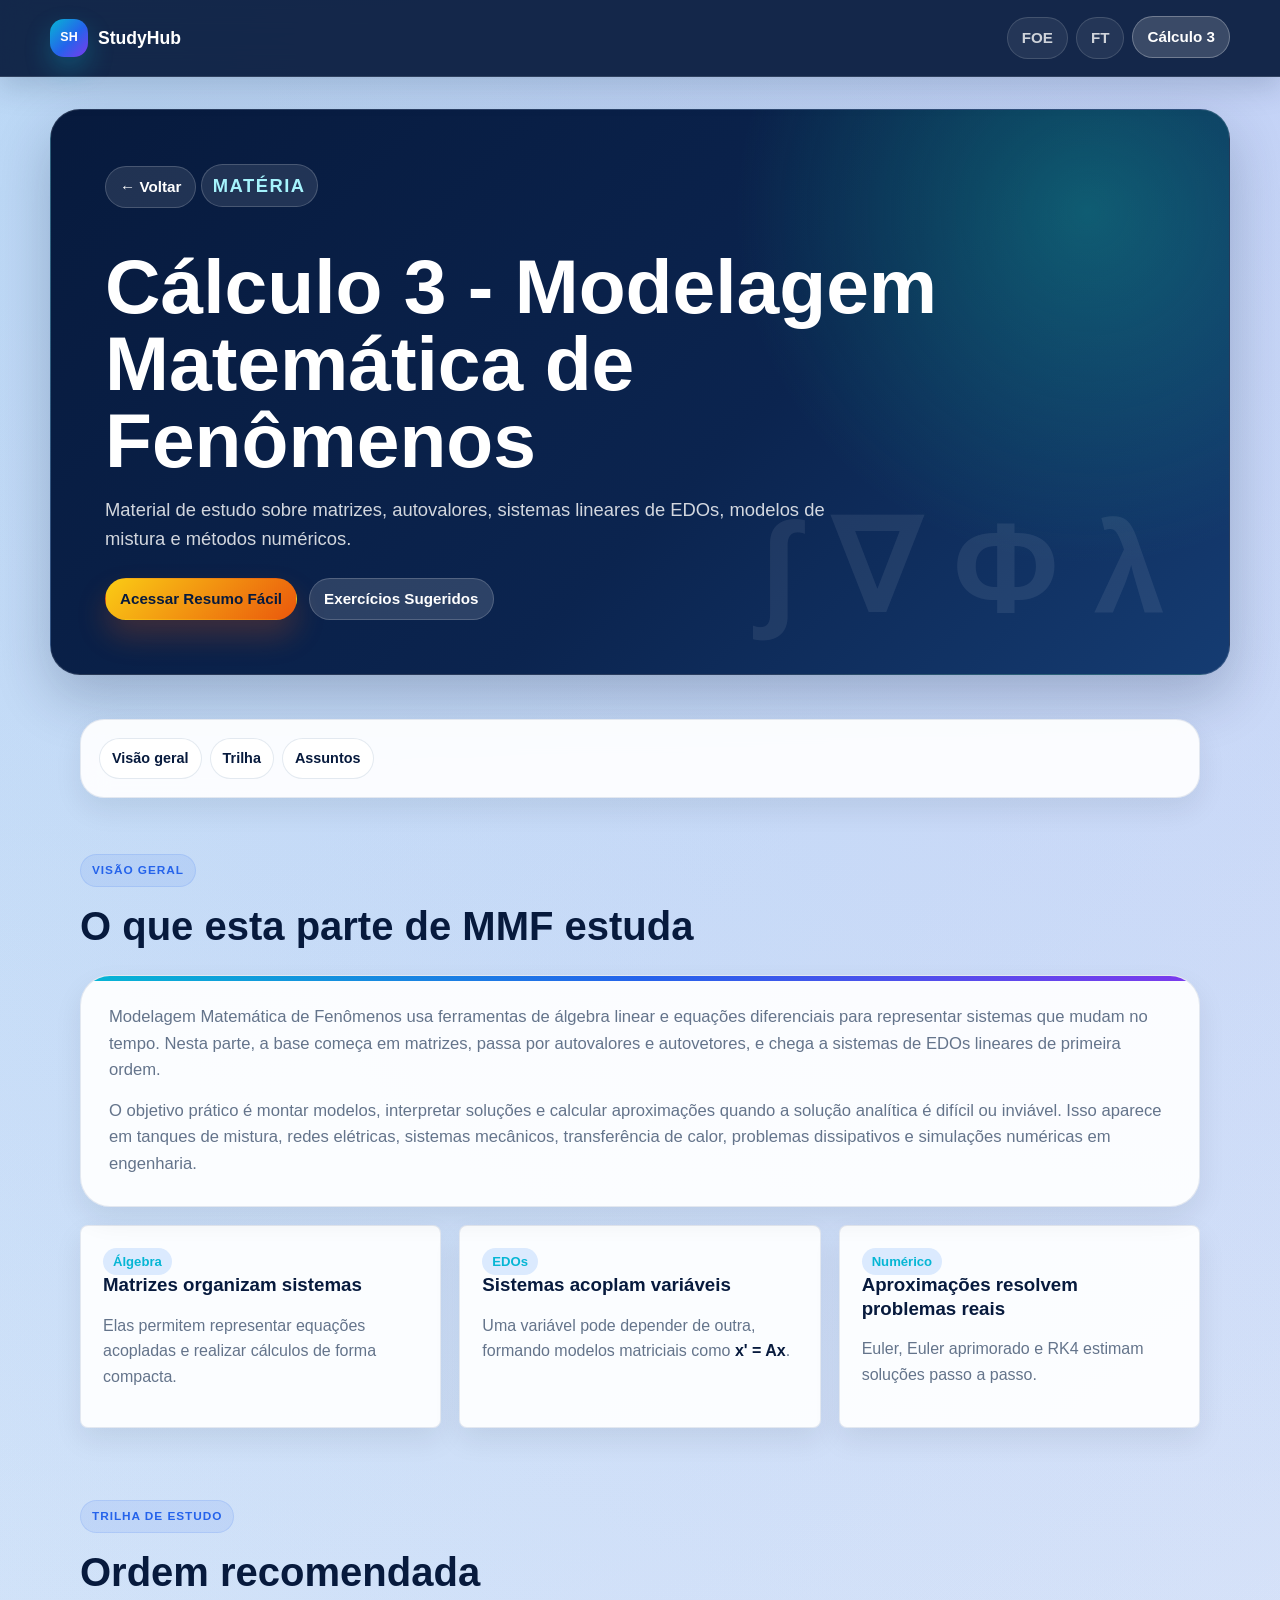
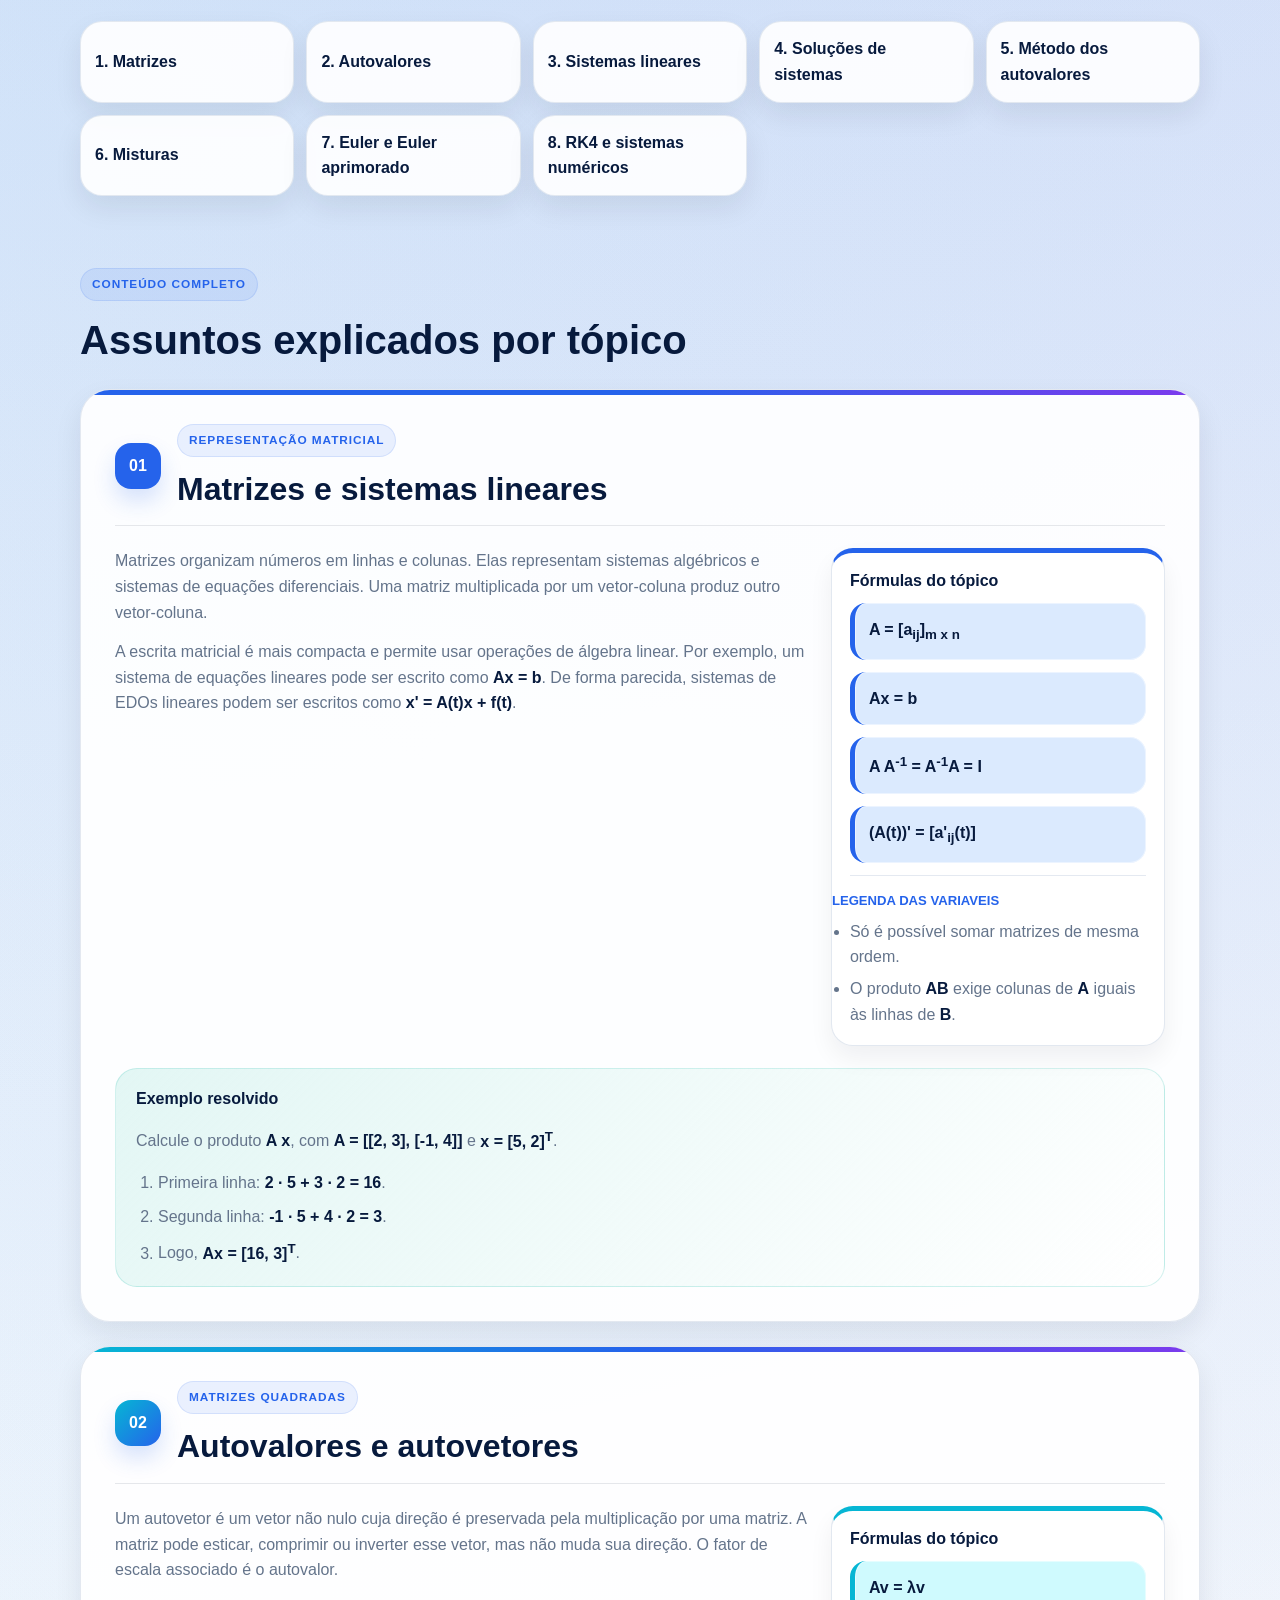
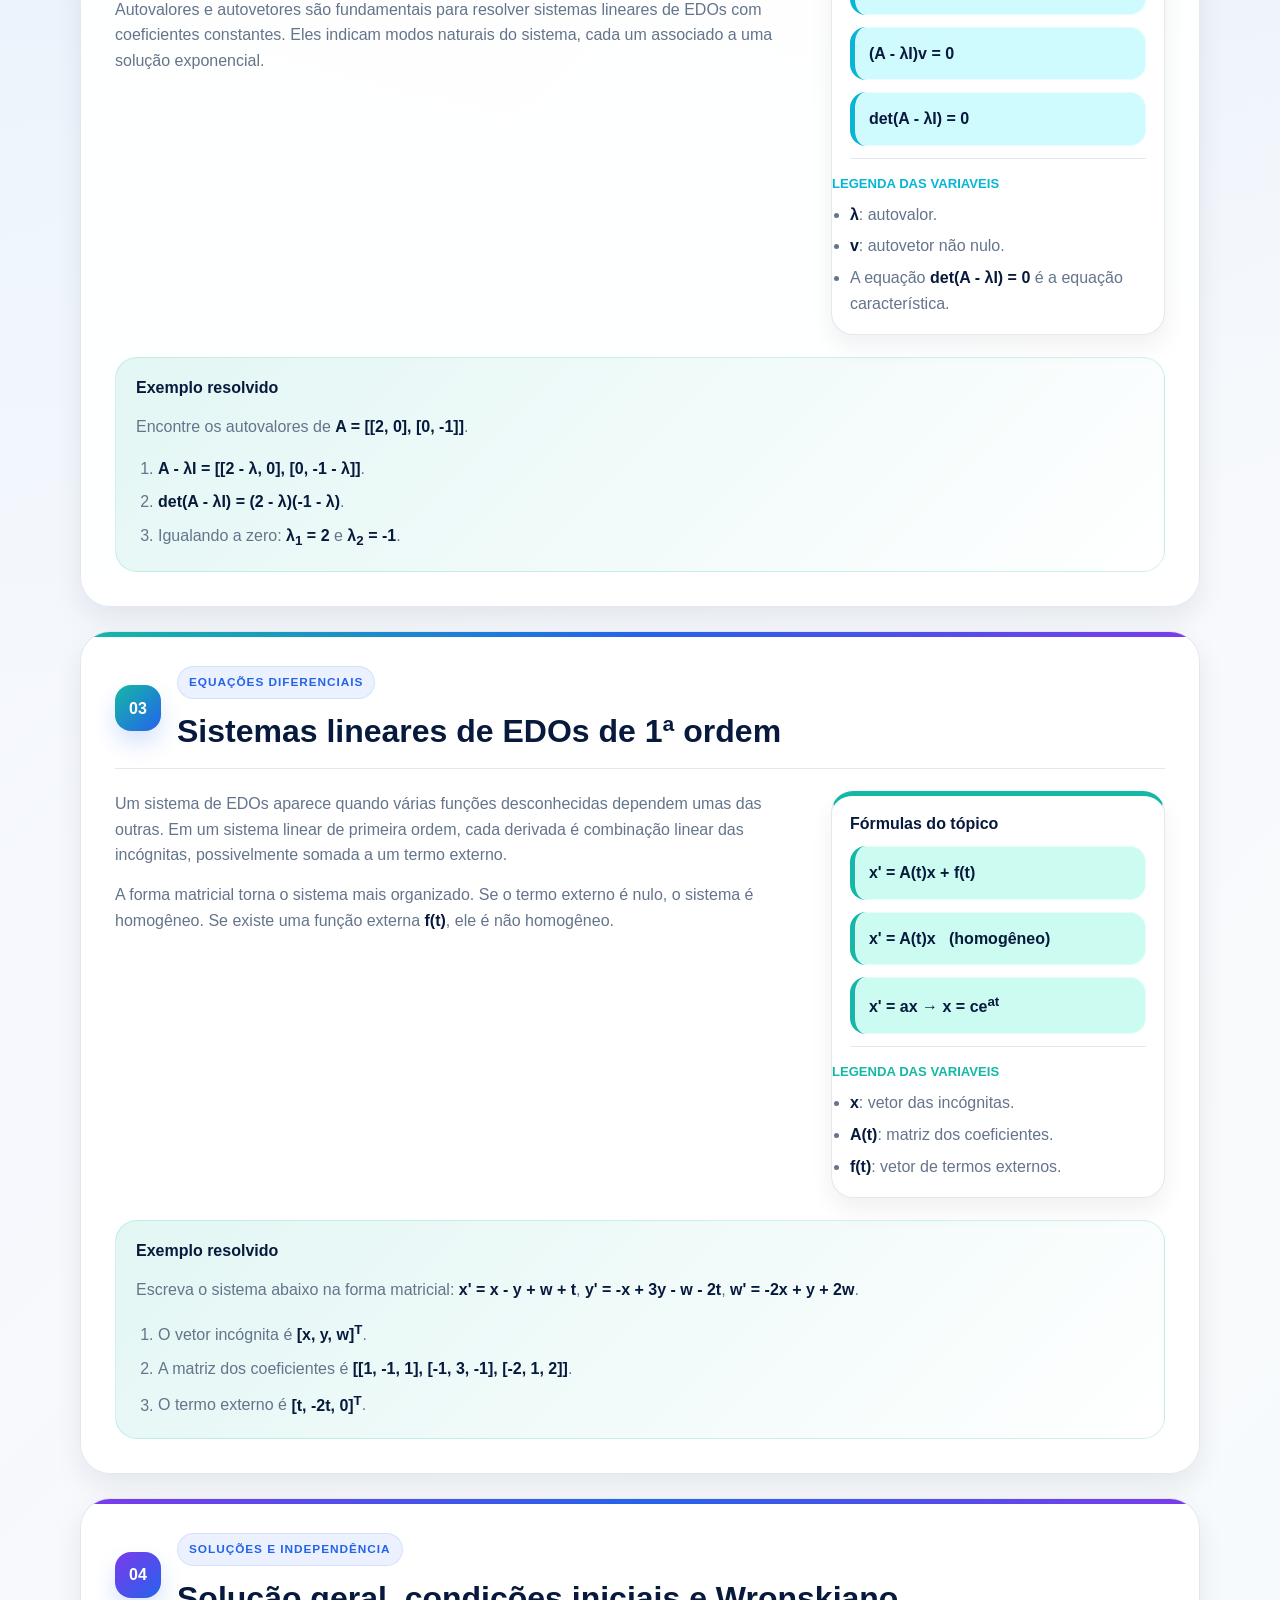
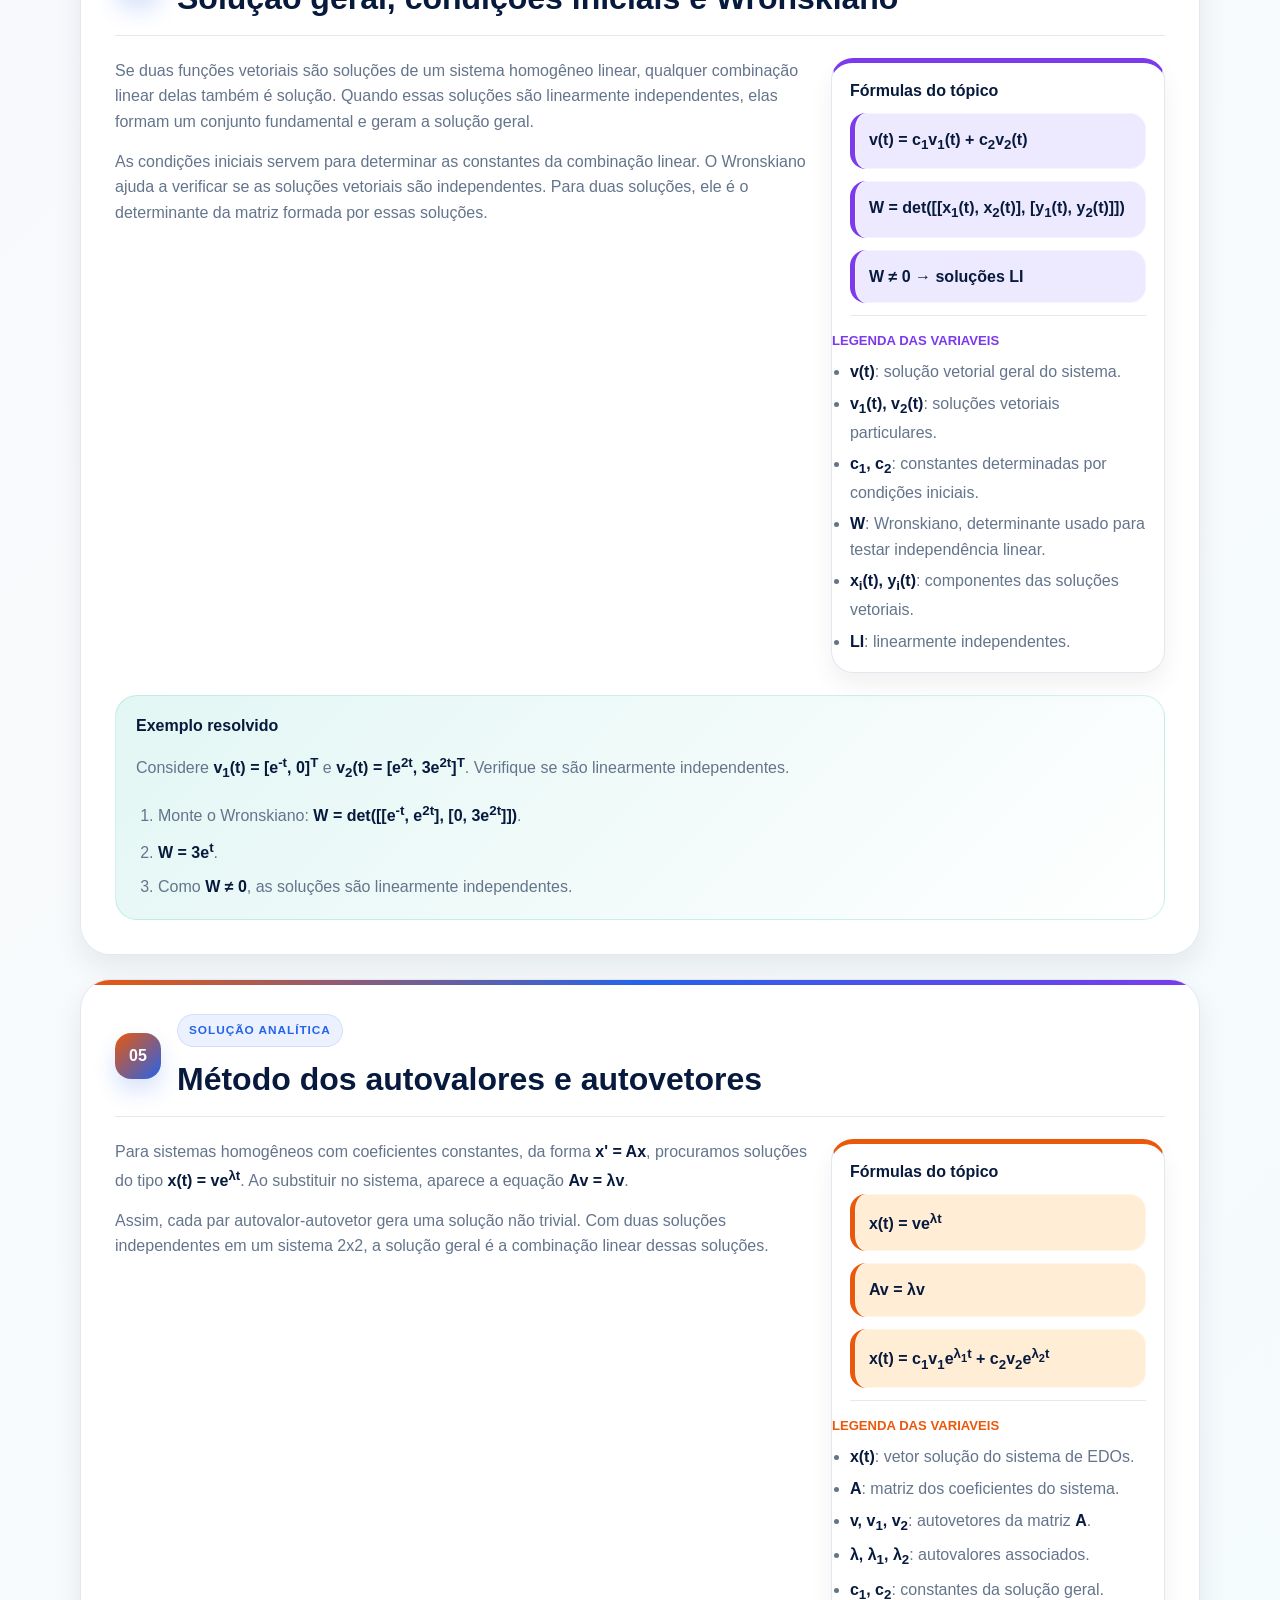
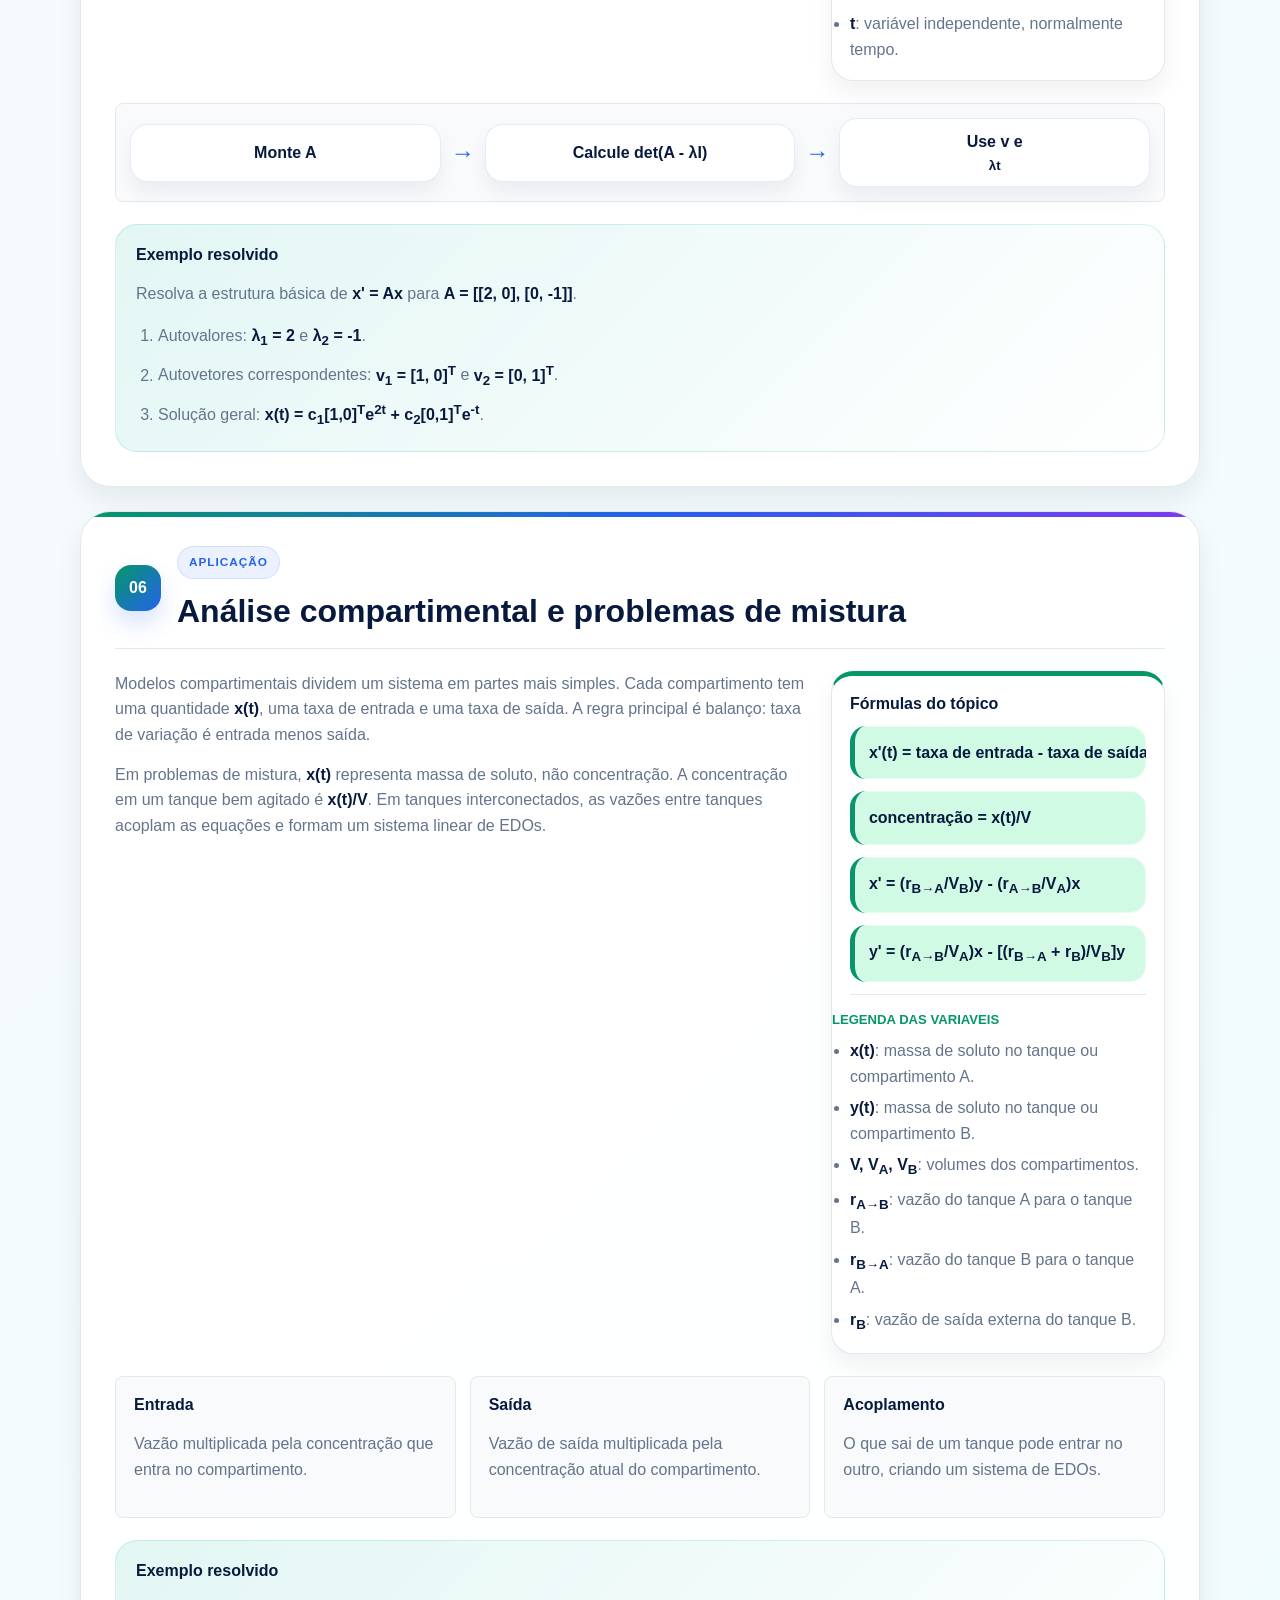
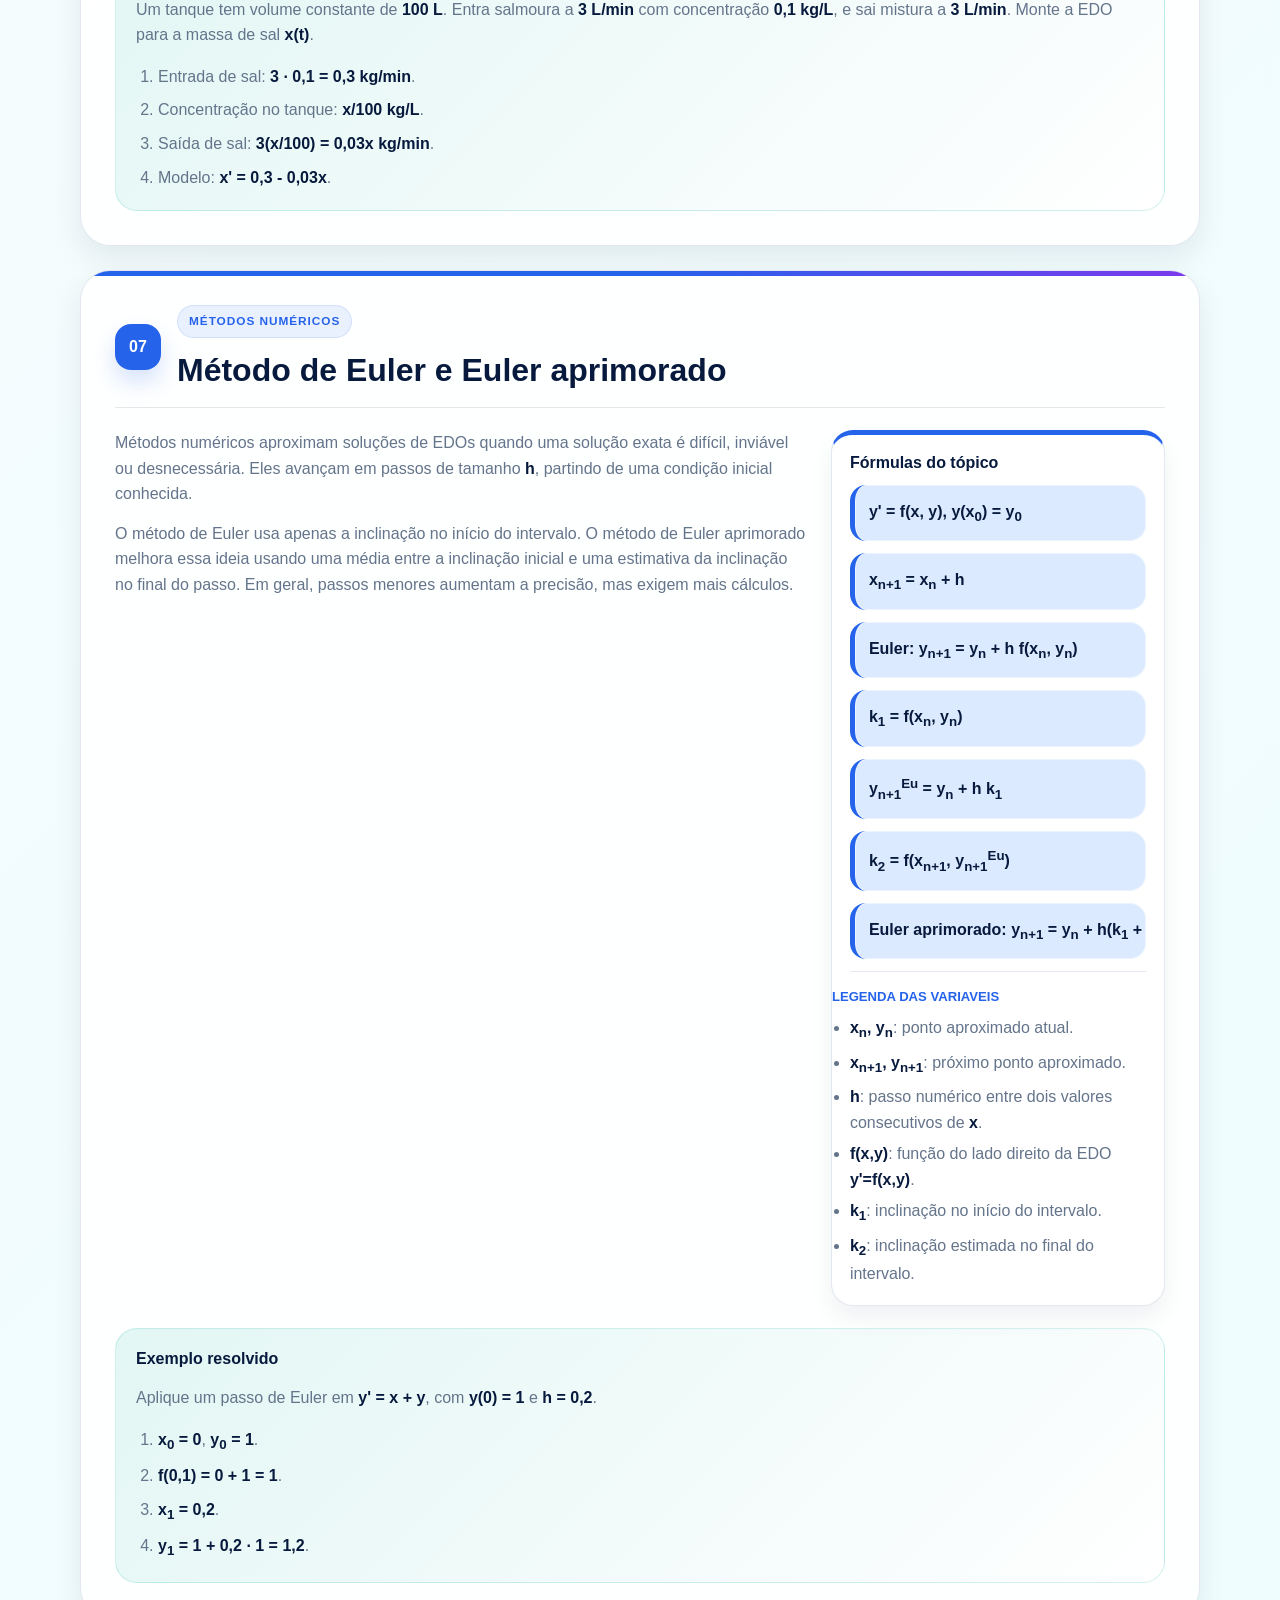
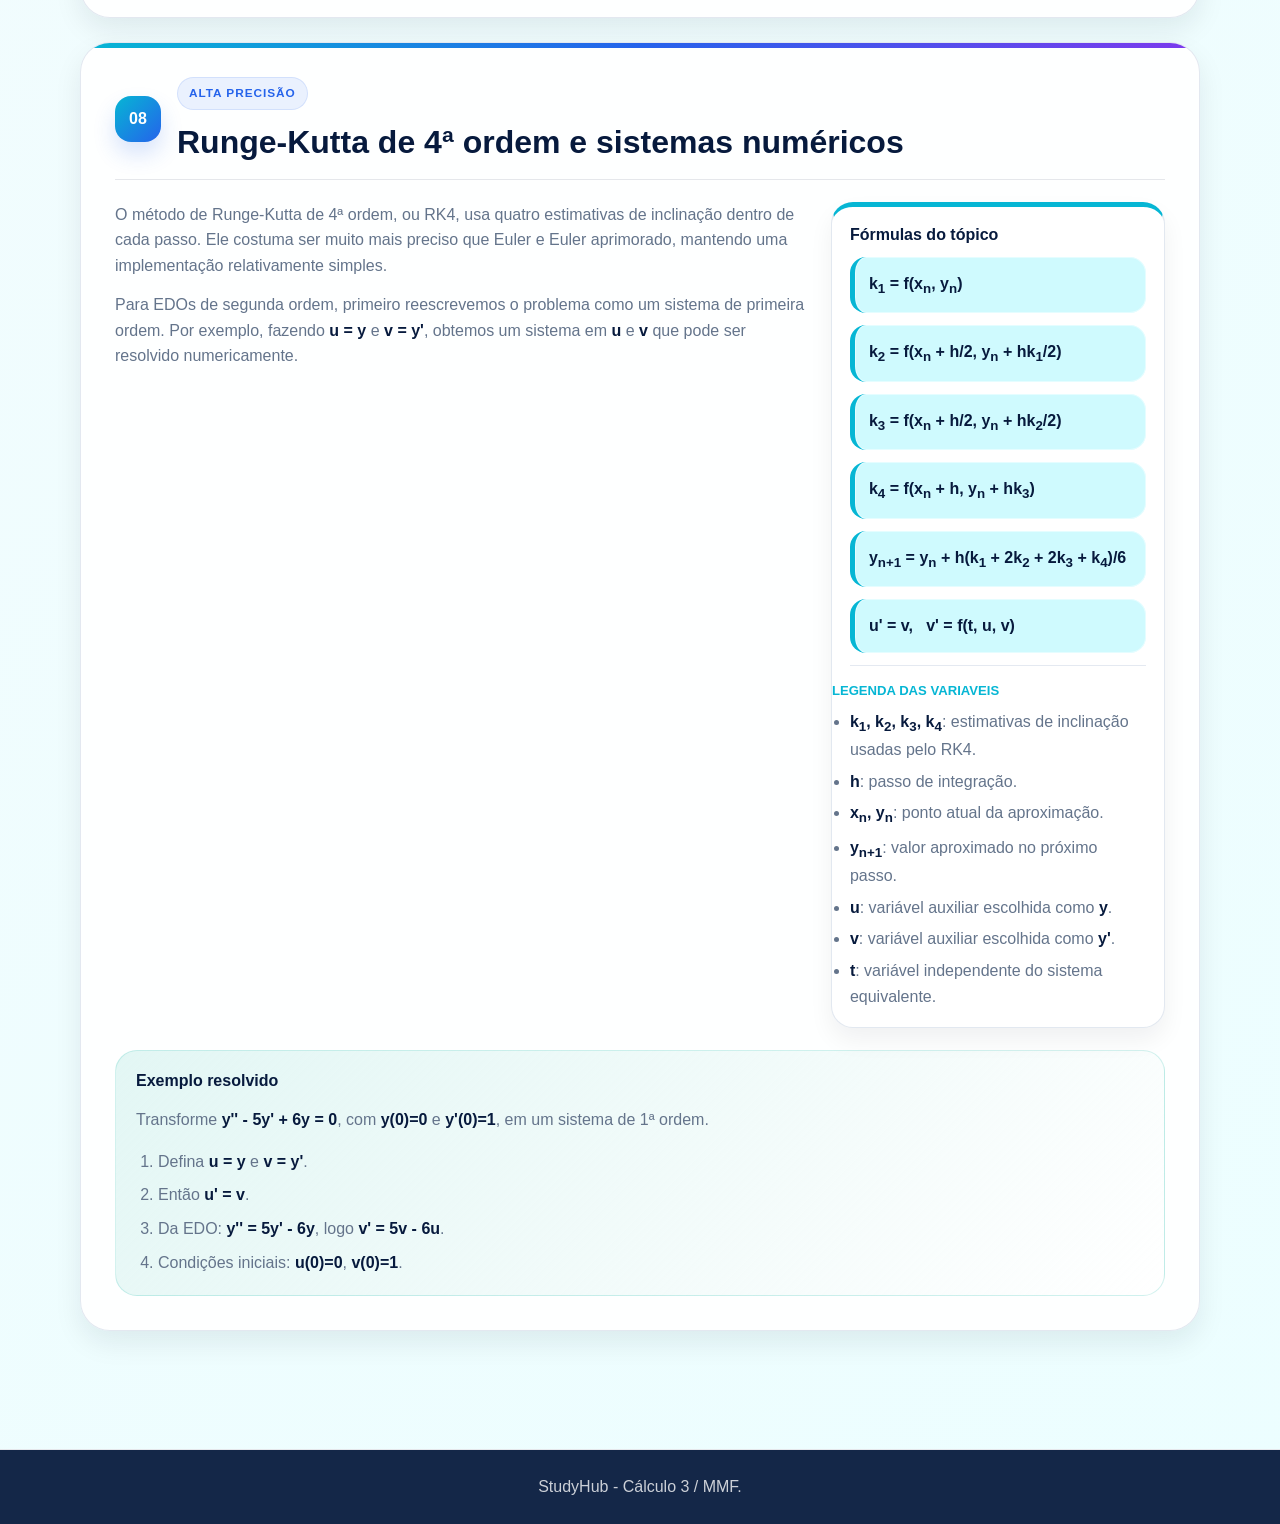
==== commit 8a5d2011: "Questões sugeridas em calculo" ====
--- a/materias/calculo3.html
+++ b/materias/calculo3.html
@@ -29,6 +29,7 @@
       </p>
       <div class="page-title-actions" id="resumo-facil">
         <a class="nav-button summary-top-button" href="resumos/calculo3-resumo.html">Acessar Resumo Fácil</a>
+        <a class="nav-button exercise-top-button" href="exercicios/calculo3-exercicios.html">Exercícios Sugeridos</a>
       </div>
     </section>
 
@@ -36,7 +37,6 @@
       <a href="#visao-geral">Visão geral</a>
       <a href="#trilha">Trilha</a>
       <a href="#assuntos">Assuntos</a>
-      <a href="#quiz">Questões</a>
     </nav>
 
     <section class="study-block" id="visao-geral">
@@ -569,185 +569,6 @@
       </article>
     </section>
 
-    <section class="study-block" id="quiz">
-      <div class="section-heading">
-        <p class="eyebrow">Questões abertas</p>
-        <h2>Resolva e confira a resolução</h2>
-      </div>
-
-      <div class="open-question-list">
-        <article class="open-question-card">
-          <div class="question-meta">Questão 1</div>
-          <h3>Calcule os autovalores de <span class="math">A=[[4,0],[0,-2]]</span>.</h3>
-          <p class="question-hint">Use <span class="math">det(A-&lambda;I)=0</span>.</p>
-          <button class="nav-button solution-toggle" type="button" data-solution-toggle aria-expanded="false">Mostrar resolução</button>
-          <div class="solution-panel" hidden>
-            <h4>Resolução comentada</h4>
-            <p>Como a matriz é diagonal, os autovalores são as entradas da diagonal principal. Também pela equação característica: <span class="math">det([[4-&lambda;,0],[0,-2-&lambda;]])=(4-&lambda;)(-2-&lambda;)=0</span>. Logo, <span class="math">&lambda;=4</span> e <span class="math">&lambda;=-2</span>.</p>
-          </div>
-        </article>
-
-        <article class="open-question-card">
-          <div class="question-meta">Questão 2</div>
-          <h3>Escreva em forma matricial o sistema <span class="math">x'=2x-y</span> e <span class="math">y'=3x+4y</span>.</h3>
-          <p class="question-hint">Identifique a matriz dos coeficientes e o vetor das incógnitas.</p>
-          <button class="nav-button solution-toggle" type="button" data-solution-toggle aria-expanded="false">Mostrar resolução</button>
-          <div class="solution-panel" hidden>
-            <h4>Resolução comentada</h4>
-            <p>O vetor das incógnitas é <span class="math">v=[x,y]<sup>T</sup></span>. A matriz dos coeficientes é <span class="math">A=[[2,-1],[3,4]]</span>. Assim, a forma compacta é <span class="math">v'=Av</span>.</p>
-          </div>
-        </article>
-
-        <article class="open-question-card">
-          <div class="question-meta">Questão 3</div>
-          <h3>Explique por que soluções da forma <span class="math">x(t)=ve<sup>&lambda;t</sup></span> aparecem em sistemas <span class="math">x'=Ax</span>.</h3>
-          <p class="question-hint">Substitua essa forma no sistema e observe o que sobra.</p>
-          <button class="nav-button solution-toggle" type="button" data-solution-toggle aria-expanded="false">Mostrar resolução</button>
-          <div class="solution-panel" hidden>
-            <h4>Resolução comentada</h4>
-            <p>Se <span class="math">x(t)=ve<sup>&lambda;t</sup></span>, então <span class="math">x'(t)=&lambda;ve<sup>&lambda;t</sup></span>. Substituindo em <span class="math">x'=Ax</span>: <span class="math">&lambda;ve<sup>&lambda;t</sup>=Ave<sup>&lambda;t</sup></span>. Cancelando a exponencial, obtemos <span class="math">Av=&lambda;v</span>, que é o problema de autovalor.</p>
-          </div>
-        </article>
-
-        <article class="open-question-card">
-          <div class="question-meta">Questão 4</div>
-          <h3>Monte a EDO de um tanque com volume constante de <span class="math">80 L</span>, entrada de <span class="math">2 L/min</span> com concentração <span class="math">0,05 kg/L</span> e saída de <span class="math">2 L/min</span>.</h3>
-          <p class="question-hint">Use massa de sal <span class="math">x(t)</span>, não concentração, como incógnita.</p>
-          <button class="nav-button solution-toggle" type="button" data-solution-toggle aria-expanded="false">Mostrar resolução</button>
-          <div class="solution-panel" hidden>
-            <h4>Resolução comentada</h4>
-            <p>A entrada de sal é <span class="math">2 &middot; 0,05 = 0,10 kg/min</span>. A concentração no tanque é <span class="math">x/80</span>, então a saída de sal é <span class="math">2(x/80)=x/40</span>. Logo, <span class="math">x'=0,10 - x/40</span>.</p>
-          </div>
-        </article>
-
-        <article class="open-question-card">
-          <div class="question-meta">Questão 5</div>
-          <h3>Aplique um passo de Euler em <span class="math">y'=x+y</span>, com <span class="math">y(0)=1</span> e <span class="math">h=0,1</span>.</h3>
-          <p class="question-hint">Calcule <span class="math">x<sub>1</sub></span> e <span class="math">y<sub>1</sub></span>.</p>
-          <button class="nav-button solution-toggle" type="button" data-solution-toggle aria-expanded="false">Mostrar resolução</button>
-          <div class="solution-panel" hidden>
-            <h4>Resolução comentada</h4>
-            <p>Temos <span class="math">x<sub>0</sub>=0</span>, <span class="math">y<sub>0</sub>=1</span> e <span class="math">f(0,1)=1</span>. Então <span class="math">x<sub>1</sub>=0+0,1=0,1</span> e <span class="math">y<sub>1</sub>=1+0,1&middot;1=1,1</span>.</p>
-          </div>
-        </article>
-
-        <article class="open-question-card">
-          <div class="question-meta">Questão 6</div>
-          <h3>Transforme <span class="math">y''+4y'+3y=0</span> em um sistema de duas EDOs de 1ª ordem.</h3>
-          <p class="question-hint">Use <span class="math">u=y</span> e <span class="math">v=y'</span>.</p>
-          <button class="nav-button solution-toggle" type="button" data-solution-toggle aria-expanded="false">Mostrar resolução</button>
-          <div class="solution-panel" hidden>
-            <h4>Resolução comentada</h4>
-            <p>Defina <span class="math">u=y</span> e <span class="math">v=y'</span>. Então <span class="math">u'=v</span>. Da EDO, <span class="math">y''=-4y'-3y</span>, logo <span class="math">v'=-4v-3u</span>. O sistema é <span class="math">u'=v</span> e <span class="math">v'=-4v-3u</span>.</p>
-          </div>
-        </article>
-      </div>
-
-      <div class="quiz-panel" data-quiz hidden aria-hidden="true">
-        <div class="quiz-toolbar">
-          <p data-quiz-score>Responda às questões para ver seu desempenho.</p>
-          <button class="nav-button" type="button" data-quiz-reset>Recomeçar</button>
-        </div>
-
-        <article class="quiz-card" data-correct="d">
-          <h3>1. Os autovalores de uma matriz <span class="math">A</span> são encontrados por:</h3>
-          <div class="quiz-options">
-            <button type="button" data-option="a">A + I = 0</button>
-            <button type="button" data-option="b">Ax = b</button>
-            <button type="button" data-option="c">A<sup>T</sup> = A</button>
-            <button type="button" data-option="d">det(A - &lambda;I) = 0</button>
-          </div>
-          <div class="quiz-feedback" hidden>
-            <p class="feedback-title" data-feedback-title></p>
-            <p><strong>Resolução:</strong> a equação característica é <span class="math">det(A - &lambda;I)=0</span>. Suas raízes são os autovalores.</p>
-          </div>
-        </article>
-
-        <article class="quiz-card" data-correct="b">
-          <h3>2. Para <span class="math">A = [[3,0],[0,5]]</span>, os autovalores são:</h3>
-          <div class="quiz-options">
-            <button type="button" data-option="a">0 e 1</button>
-            <button type="button" data-option="b">3 e 5</button>
-            <button type="button" data-option="c">8 e 15</button>
-            <button type="button" data-option="d">-3 e -5</button>
-          </div>
-          <div class="quiz-feedback" hidden>
-            <p class="feedback-title" data-feedback-title></p>
-            <p><strong>Resolução:</strong> em matriz diagonal, os autovalores são as entradas da diagonal principal. Logo, <span class="math">&lambda;=3</span> e <span class="math">&lambda;=5</span>.</p>
-          </div>
-        </article>
-
-        <article class="quiz-card" data-correct="c">
-          <h3>3. Um sistema linear homogêneo de 1ª ordem com coeficientes constantes pode ser escrito como:</h3>
-          <div class="quiz-options">
-            <button type="button" data-option="a">Ax = b</button>
-            <button type="button" data-option="b">y = mx + b</button>
-            <button type="button" data-option="c">x' = Ax</button>
-            <button type="button" data-option="d">x' = A(t)x + f(t), com f(t) diferente de zero</button>
-          </div>
-          <div class="quiz-feedback" hidden>
-            <p class="feedback-title" data-feedback-title></p>
-            <p><strong>Resolução:</strong> homogêneo significa sem termo externo. Com coeficientes constantes, a forma compacta é <span class="math">x' = Ax</span>.</p>
-          </div>
-        </article>
-
-        <article class="quiz-card" data-correct="a">
-          <h3>4. No método dos autovalores para <span class="math">x'=Ax</span>, uma solução não trivial tem a forma:</h3>
-          <div class="quiz-options">
-            <button type="button" data-option="a">x(t) = ve<sup>&lambda;t</sup></button>
-            <button type="button" data-option="b">x(t) = v + &lambda;t²</button>
-            <button type="button" data-option="c">x(t) = A + t</button>
-            <button type="button" data-option="d">x(t) = det(A)</button>
-          </div>
-          <div class="quiz-feedback" hidden>
-            <p class="feedback-title" data-feedback-title></p>
-            <p><strong>Resolução:</strong> substituindo <span class="math">x(t)=ve<sup>&lambda;t</sup></span> em <span class="math">x'=Ax</span>, chega-se a <span class="math">Av=&lambda;v</span>.</p>
-          </div>
-        </article>
-
-        <article class="quiz-card" data-correct="d">
-          <h3>5. Em um problema de mistura, se um tanque tem massa de sal <span class="math">x(t)</span> e volume <span class="math">V</span>, a concentração é:</h3>
-          <div class="quiz-options">
-            <button type="button" data-option="a">V/x(t)</button>
-            <button type="button" data-option="b">x'(t)V</button>
-            <button type="button" data-option="c">x(t) + V</button>
-            <button type="button" data-option="d">x(t)/V</button>
-          </div>
-          <div class="quiz-feedback" hidden>
-            <p class="feedback-title" data-feedback-title></p>
-            <p><strong>Resolução:</strong> concentração é quantidade por volume. Se <span class="math">x(t)</span> é massa e <span class="math">V</span> é volume, então concentração = <span class="math">x(t)/V</span>.</p>
-          </div>
-        </article>
-
-        <article class="quiz-card" data-correct="b">
-          <h3>6. No método de Euler para <span class="math">y'=f(x,y)</span>, a fórmula básica é:</h3>
-          <div class="quiz-options">
-            <button type="button" data-option="a">y<sub>n+1</sub> = y<sub>n</sub> - h/f(x<sub>n</sub>,y<sub>n</sub>)</button>
-            <button type="button" data-option="b">y<sub>n+1</sub> = y<sub>n</sub> + h f(x<sub>n</sub>,y<sub>n</sub>)</button>
-            <button type="button" data-option="c">y<sub>n+1</sub> = det(A - &lambda;I)</button>
-            <button type="button" data-option="d">y<sub>n+1</sub> = y<sub>n</sub><sup>2</sup></button>
-          </div>
-          <div class="quiz-feedback" hidden>
-            <p class="feedback-title" data-feedback-title></p>
-            <p><strong>Resolução:</strong> Euler avança usando a inclinação no ponto atual: <span class="math">y<sub>n+1</sub> = y<sub>n</sub> + h f(x<sub>n</sub>,y<sub>n</sub>)</span>.</p>
-          </div>
-        </article>
-
-        <article class="quiz-card" data-correct="c">
-          <h3>7. Sobre o RK4, a afirmação correta é:</h3>
-          <div class="quiz-options">
-            <button type="button" data-option="a">usa apenas a inclinação inicial, como Euler simples.</button>
-            <button type="button" data-option="b">não pode ser usado em engenharia.</button>
-            <button type="button" data-option="c">usa quatro estimativas de inclinação para atualizar a solução.</button>
-            <button type="button" data-option="d">só serve para matrizes sem autovalores.</button>
-          </div>
-          <div class="quiz-feedback" hidden>
-            <p class="feedback-title" data-feedback-title></p>
-            <p><strong>Resolução:</strong> o RK4 calcula <span class="math">k<sub>1</sub></span>, <span class="math">k<sub>2</sub></span>, <span class="math">k<sub>3</sub></span> e <span class="math">k<sub>4</sub></span>, combinando essas inclinações com pesos para obter maior precisão.</p>
-          </div>
-        </article>
-      </div>
-    </section>
   </main>
 
   <button class="back-to-top" type="button" aria-label="Voltar ao topo">&uarr;</button>
